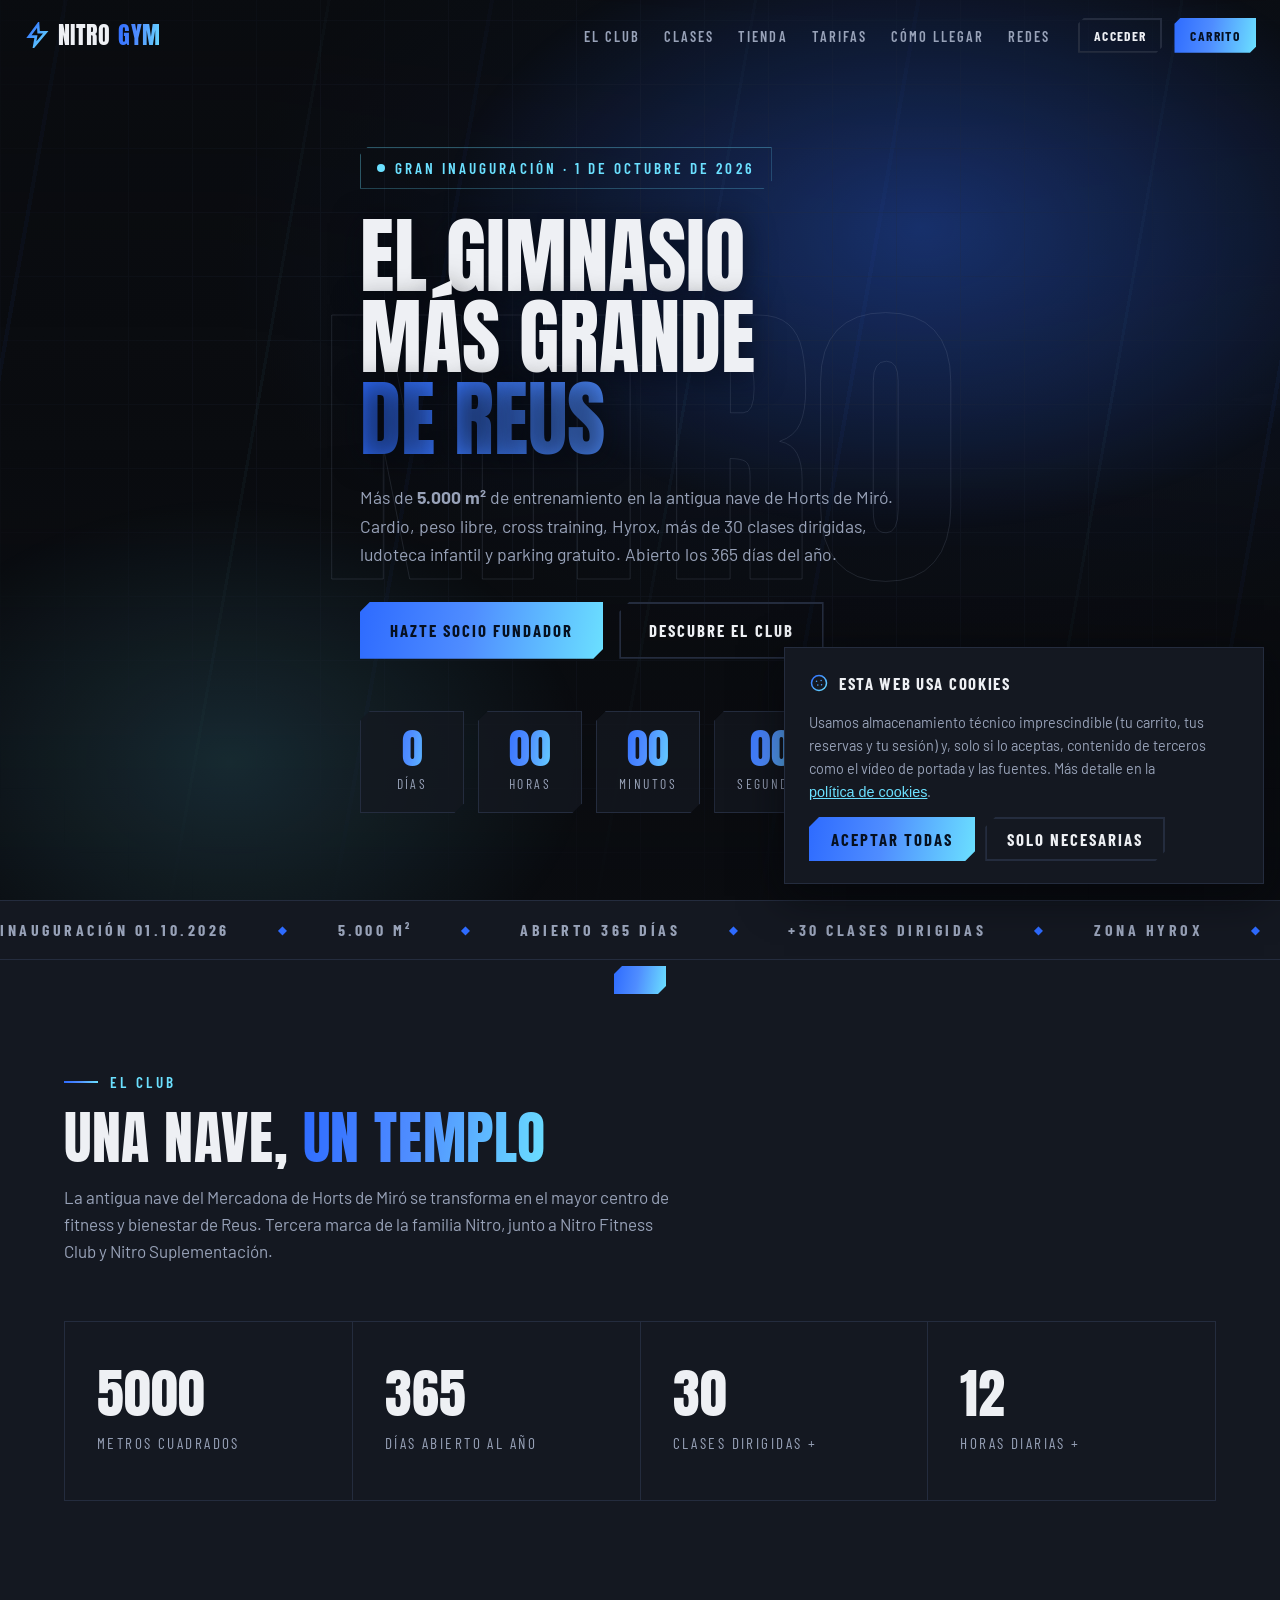
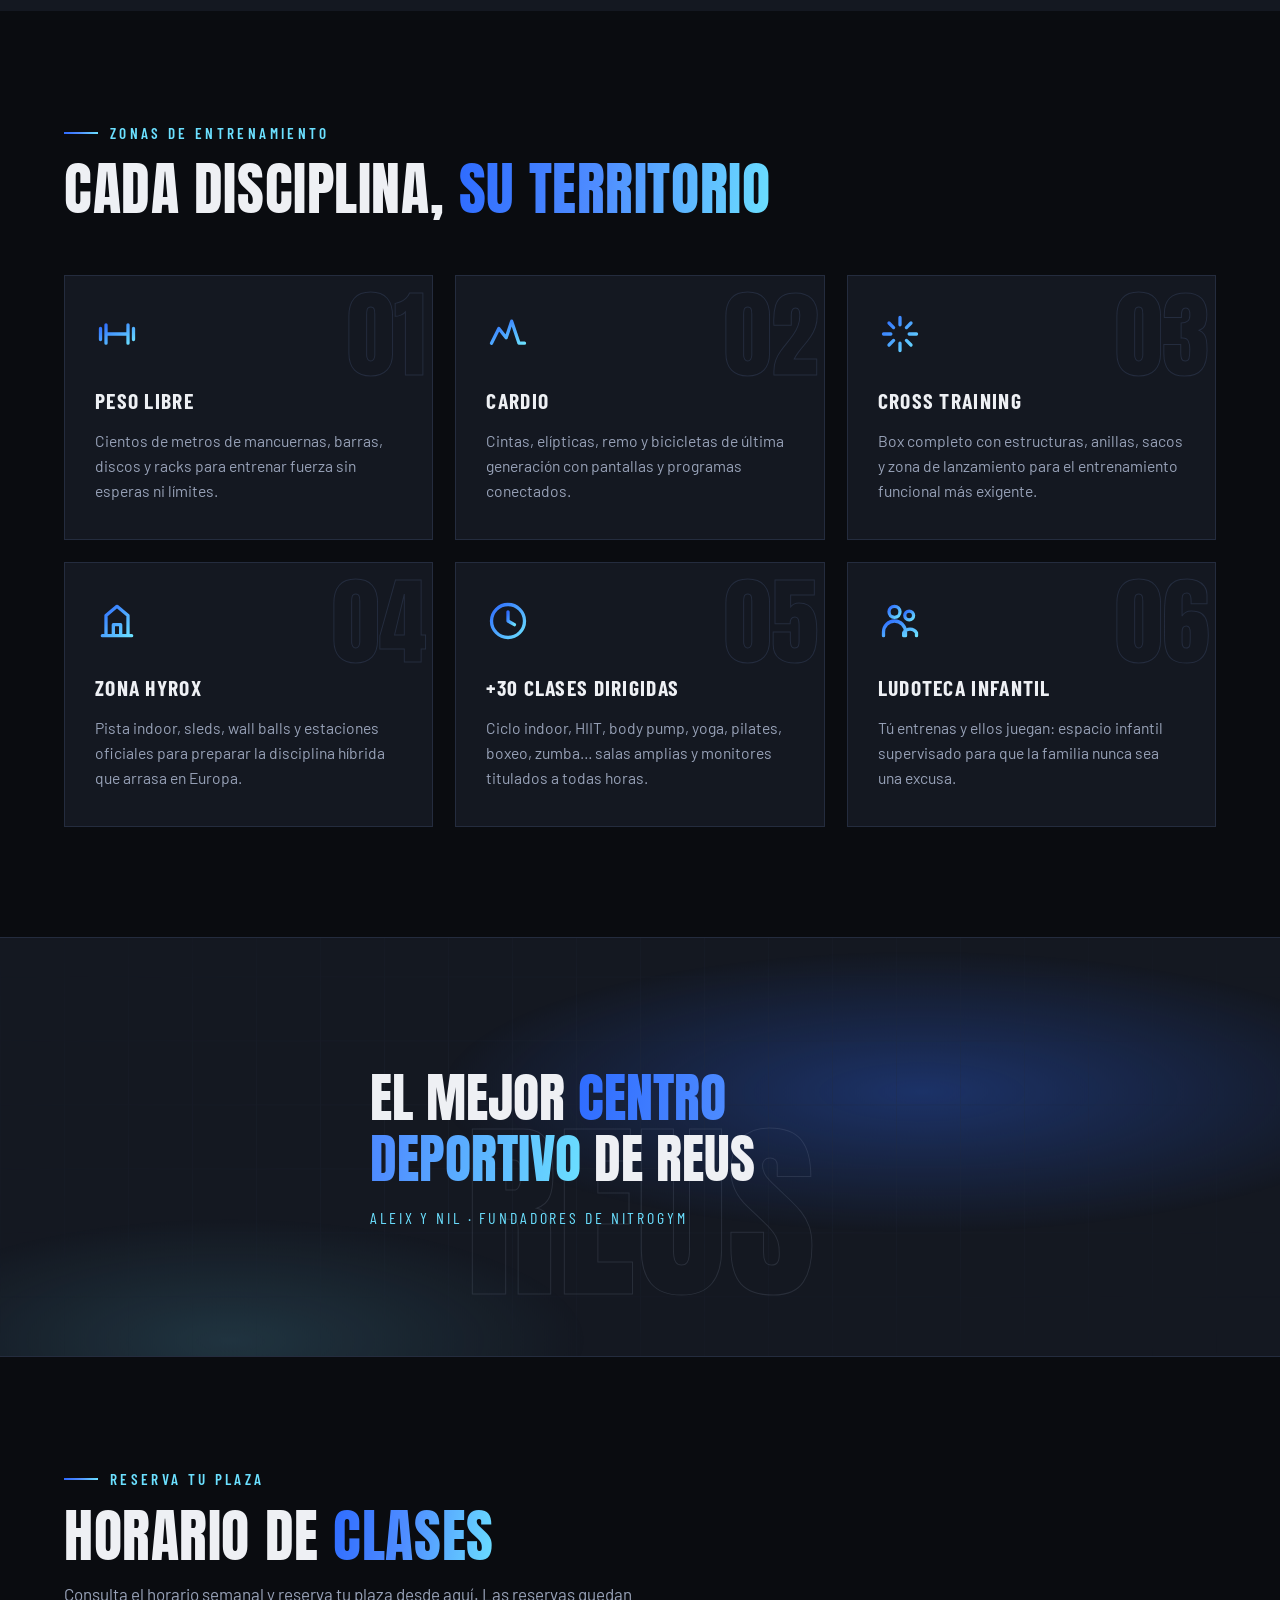
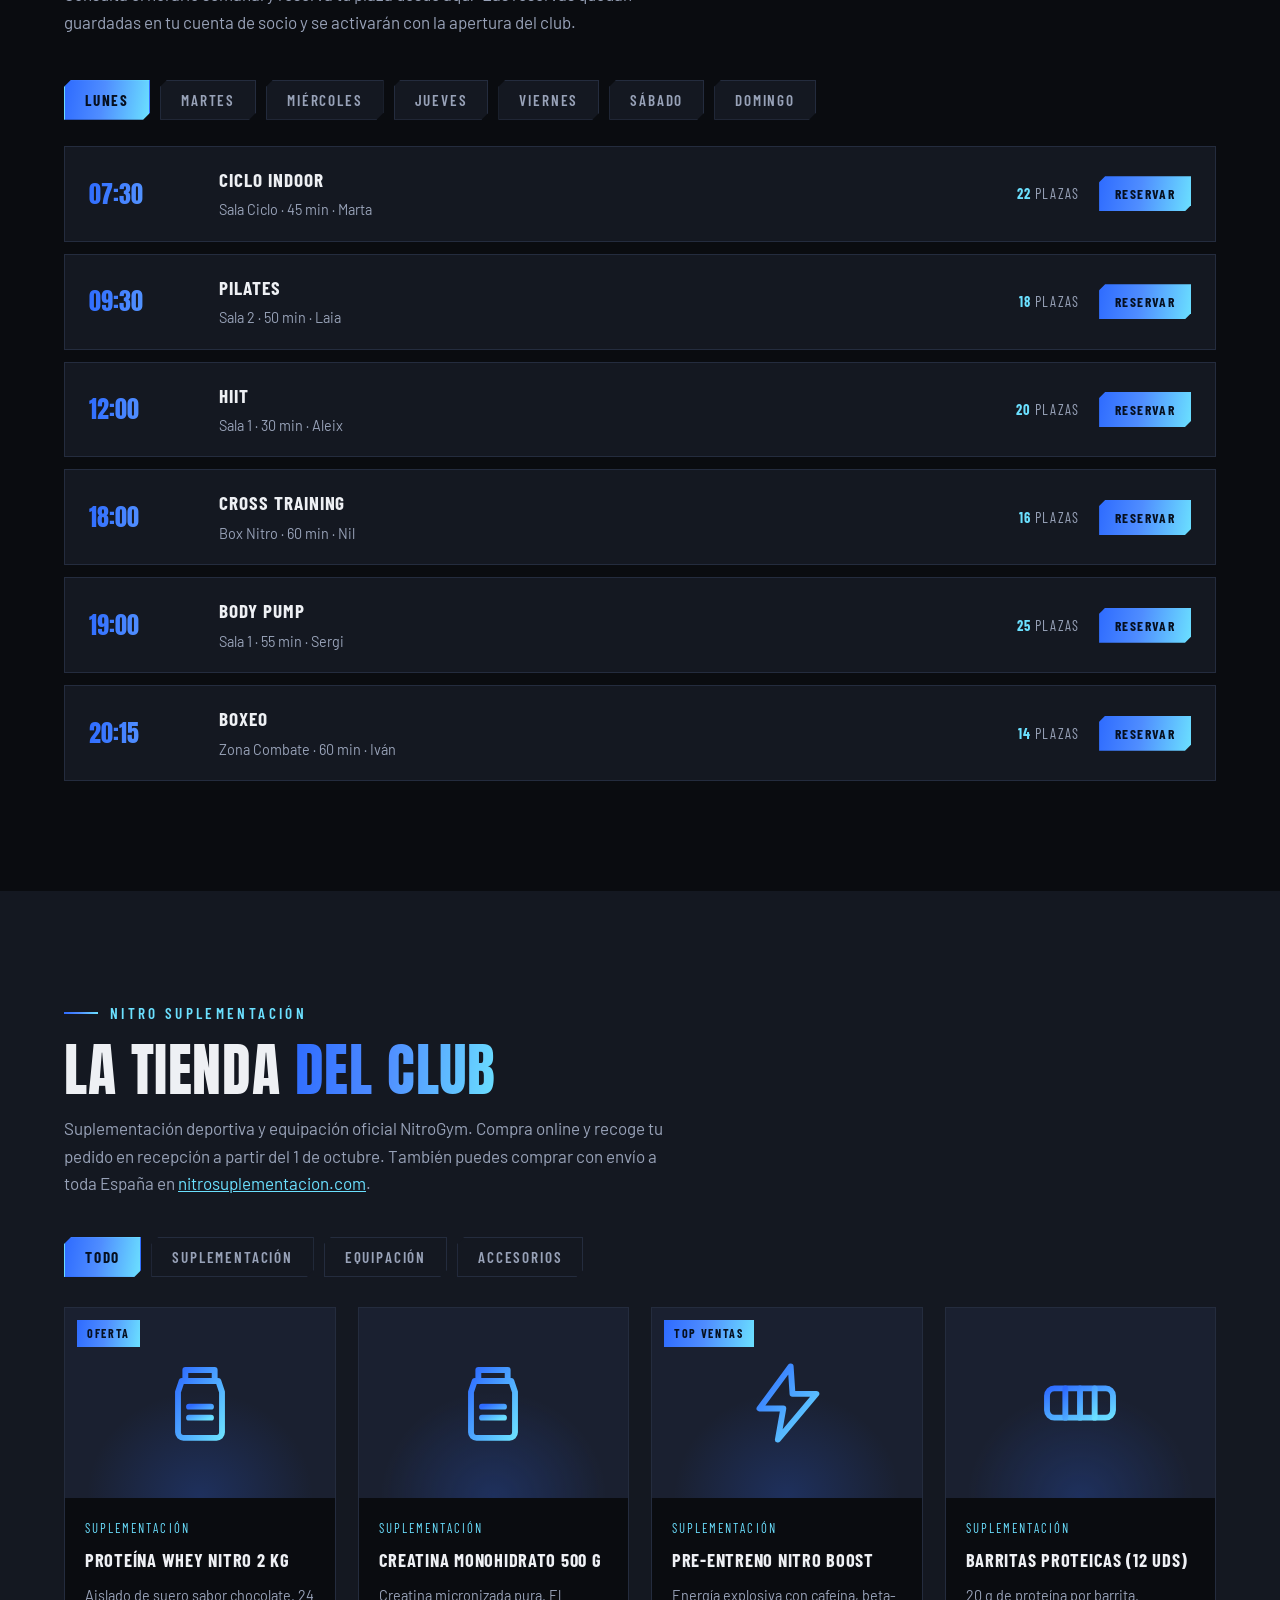
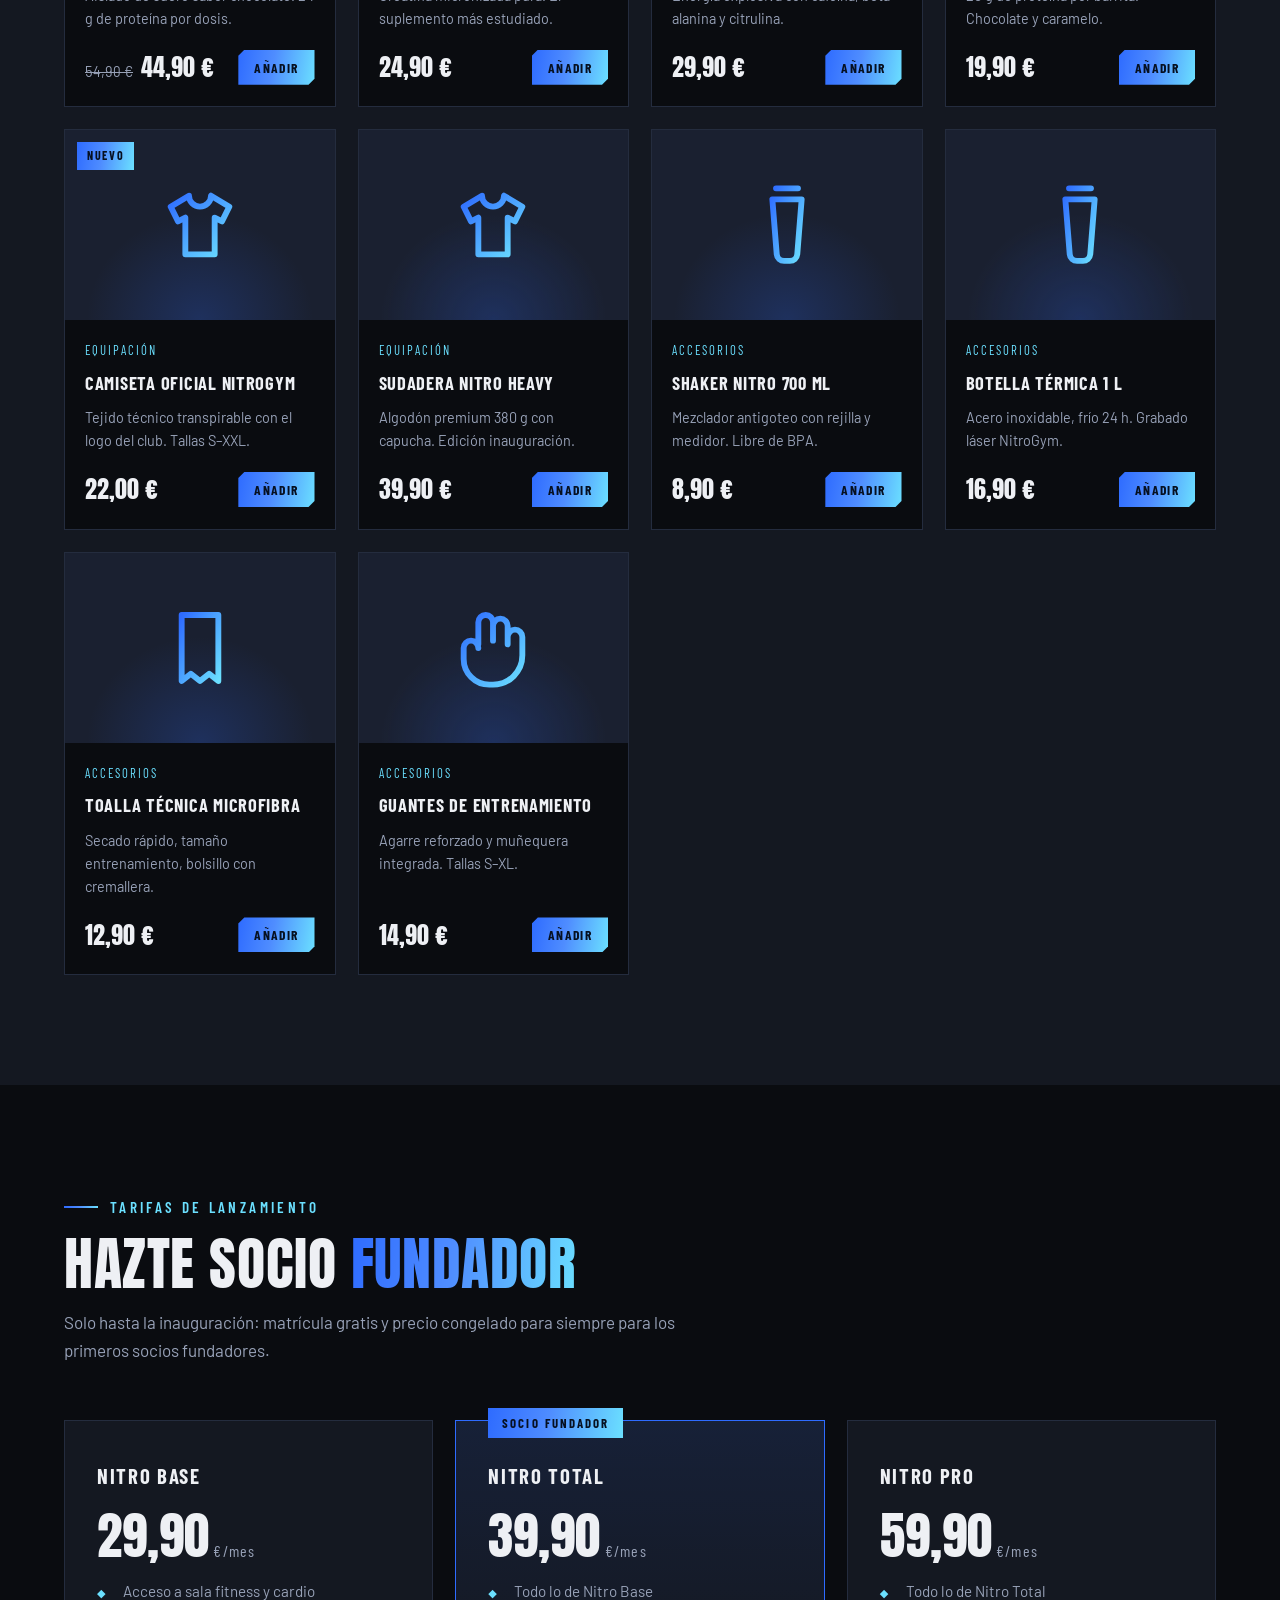
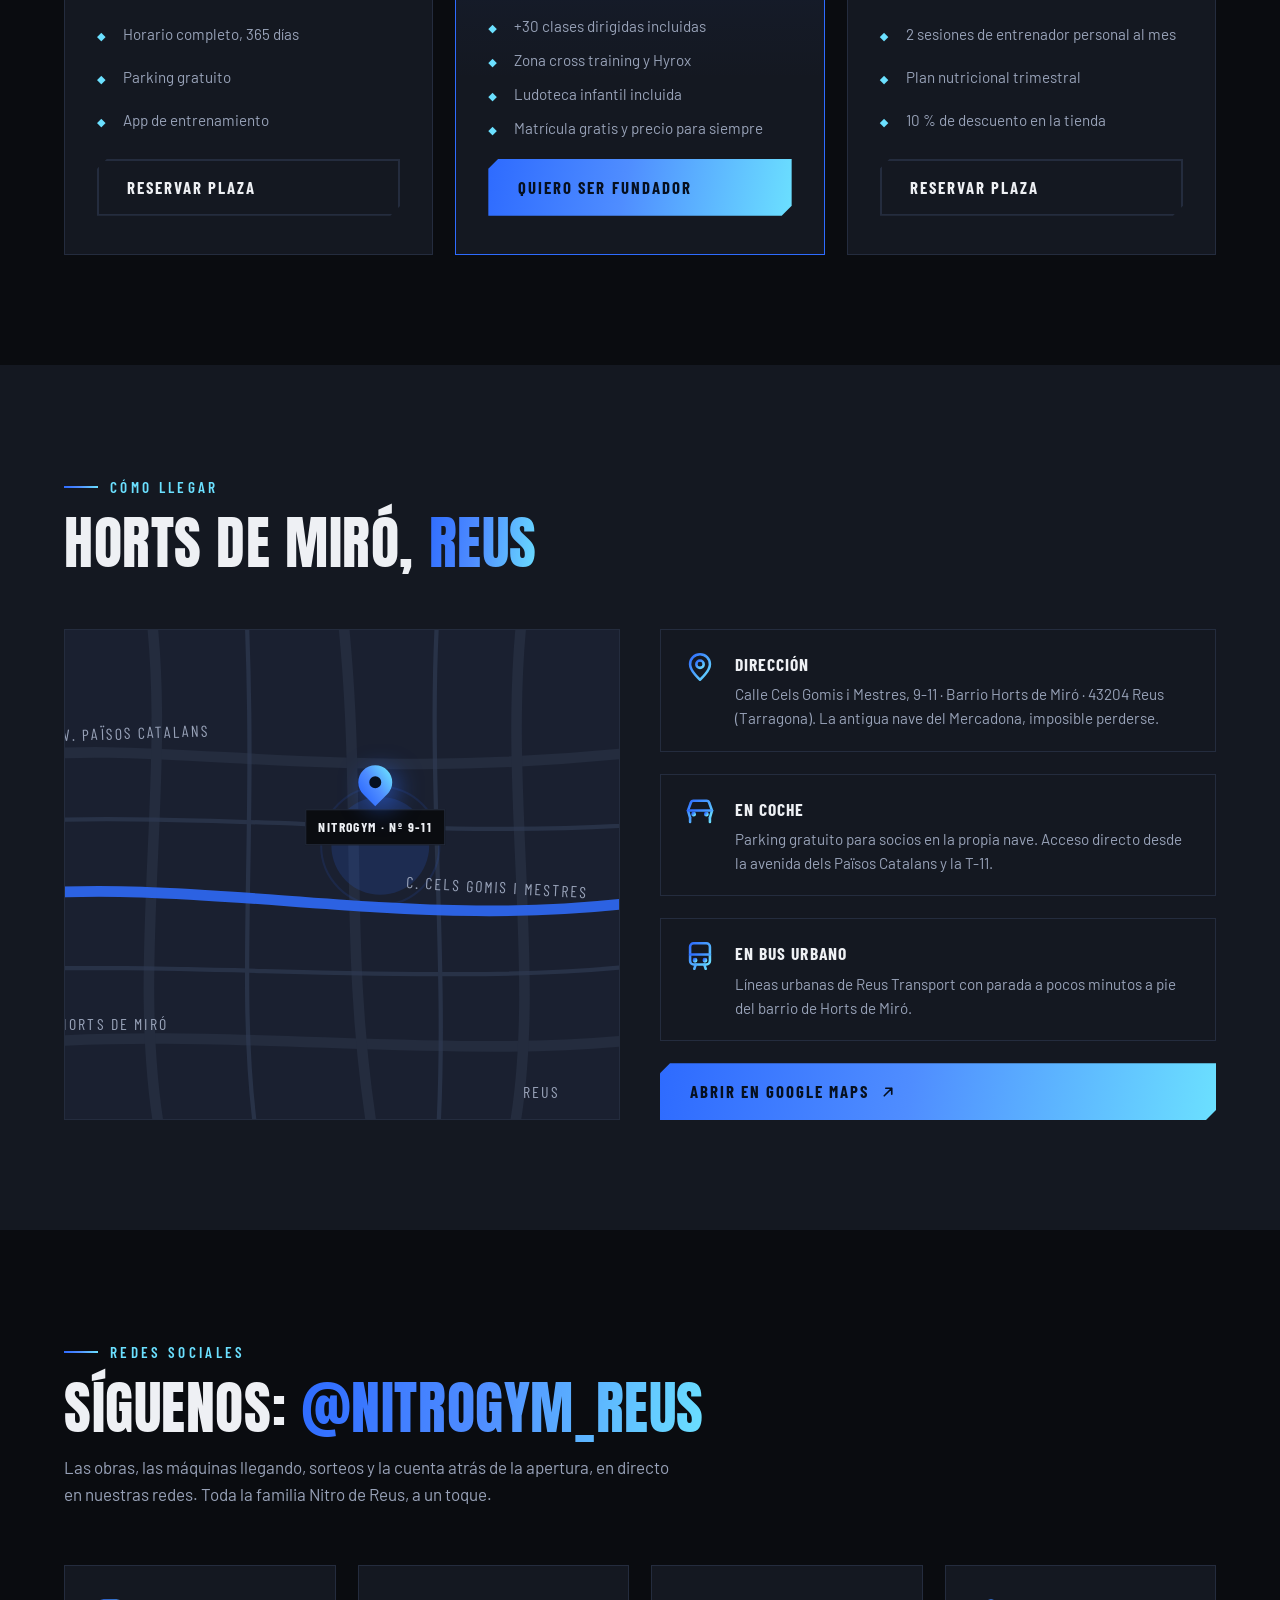
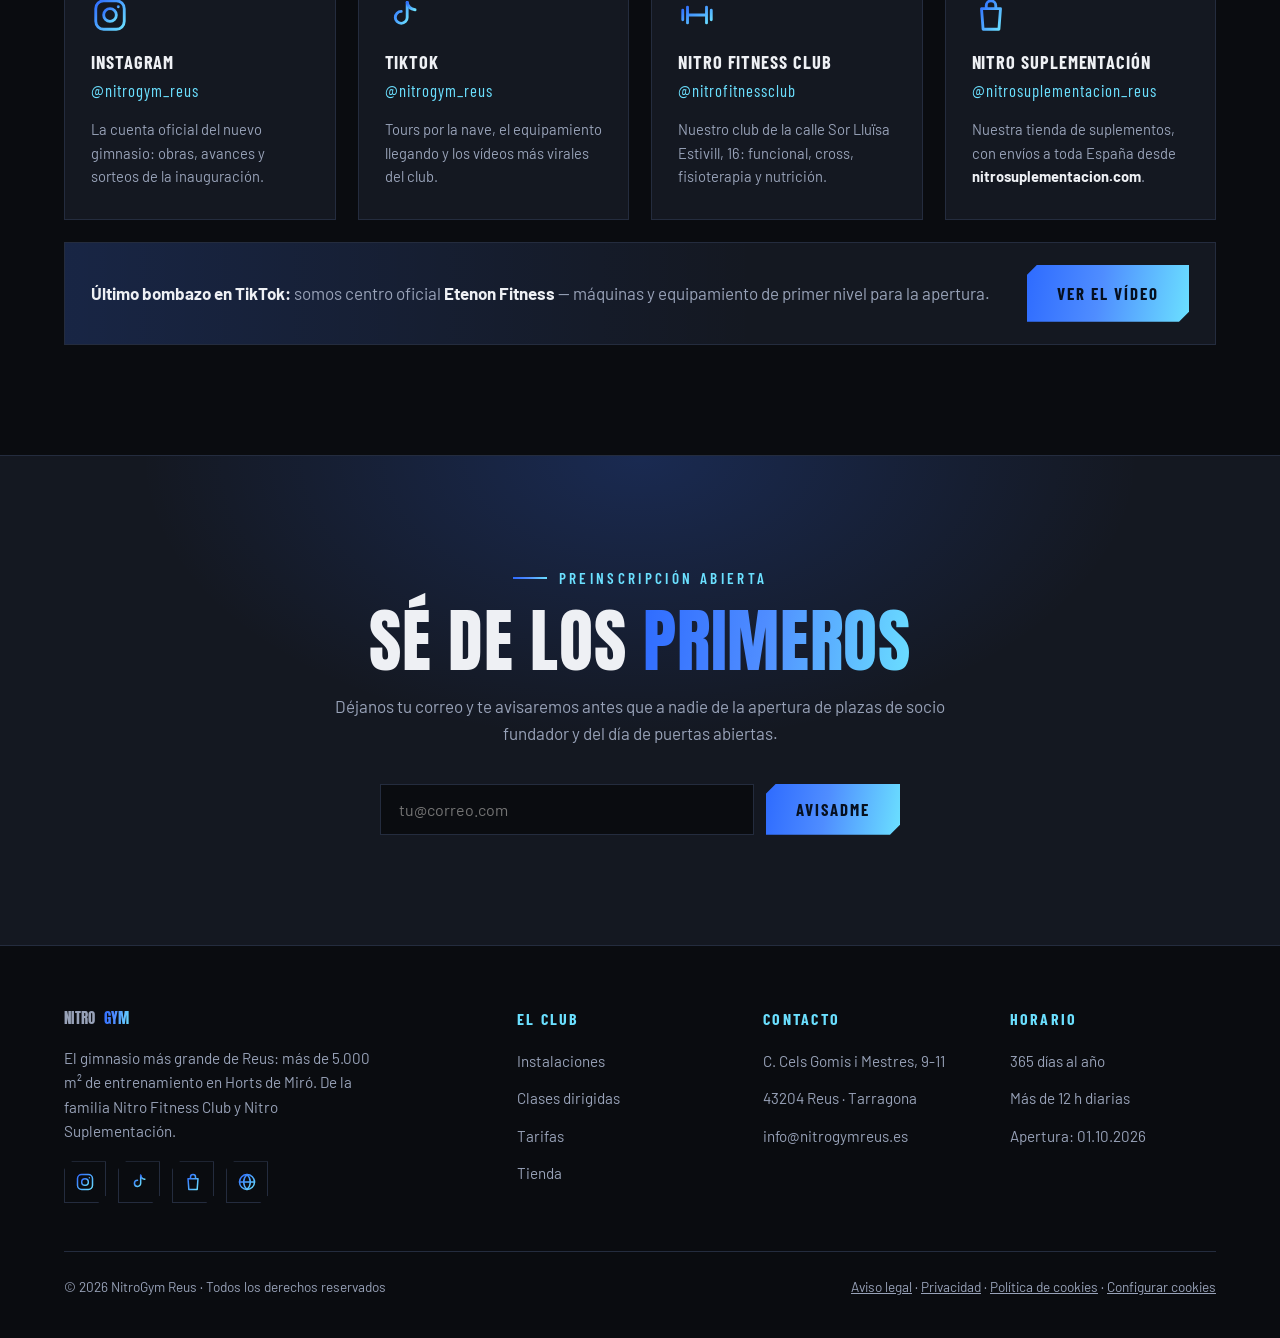
==== index.html @ b6bebe34 "Web de inauguracion de NitroGym Reus Landing con reserva de clases, tienda, tarifas, redes sociales," ====
<!DOCTYPE html>
<html lang="es">
<head>
<meta charset="UTF-8">
<meta name="viewport" content="width=device-width, initial-scale=1.0">
<title>NitroGym Reus</title>
<meta name="description" content="NitroGym Reus: el gimnasio más grande de Reus. Más de 5.000 m² en Horts de Miró con cardio, peso libre, cross training, Hyrox, +30 clases dirigidas, ludoteca y parking gratuito. Inauguración 1 de octubre de 2026. Calle Cels Gomis i Mestres, 9-11.">
<meta name="keywords" content="gimnasio Reus, NitroGym, gym Reus, cross training Reus, Hyrox Reus, clases dirigidas Reus, gimnasio Horts de Miró, fitness Tarragona">
<meta name="robots" content="index, follow">
<meta name="geo.region" content="ES-T">
<meta name="geo.placename" content="Reus, Tarragona">
<meta name="geo.position" content="41.1499;1.0958">
<meta name="ICBM" content="41.1499, 1.0958">
<meta property="og:type" content="website">
<meta property="og:title" content="NitroGym Reus — 5.000 m² de puro entrenamiento">
<meta property="og:description" content="El gimnasio más grande de Reus abre el 1 de octubre. Cross training, Hyrox, +30 clases, ludoteca y parking gratis. Calle Cels Gomis i Mestres, 9-11.">
<meta property="og:locale" content="es_ES">
<link rel="preconnect" href="https://fonts.googleapis.com">
<link rel="preconnect" href="https://fonts.gstatic.com" crossorigin>
<link rel="stylesheet" href="https://fonts.googleapis.com/css2?family=Anton&family=Barlow:ital,wght@0,400;0,500;0,600;0,700;1,400&family=Barlow+Condensed:wght@500;600;700&display=swap">
<script type="application/ld+json">
{
  "@context": "https://schema.org",
  "@type": "ExerciseGym",
  "name": "NitroGym Reus",
  "description": "Gimnasio de más de 5.000 m² en Reus: cardio, peso libre, cross training, Hyrox, más de 30 clases dirigidas, ludoteca infantil y parking gratuito. Abierto 365 días al año.",
  "address": {
    "@type": "PostalAddress",
    "streetAddress": "Carrer de Cels Gomis i Mestres, 9-11",
    "addressLocality": "Reus",
    "addressRegion": "Tarragona",
    "postalCode": "43204",
    "addressCountry": "ES"
  },
  "geo": { "@type": "GeoCoordinates", "latitude": 41.1499, "longitude": 1.0958 },
  "openingHoursSpecification": {
    "@type": "OpeningHoursSpecification",
    "dayOfWeek": ["Monday","Tuesday","Wednesday","Thursday","Friday","Saturday","Sunday"],
    "opens": "07:00", "closes": "23:00"
  },
  "amenityFeature": [
    { "@type": "LocationFeatureSpecification", "name": "Parking gratuito", "value": true },
    { "@type": "LocationFeatureSpecification", "name": "Ludoteca infantil", "value": true },
    { "@type": "LocationFeatureSpecification", "name": "Zona Hyrox", "value": true }
  ],
  "foundingDate": "2026-10-01",
  "areaServed": "Reus, Tarragona",
  "sameAs": [
    "https://www.instagram.com/nitrogym_reus/",
    "https://www.tiktok.com/@nitrogym_reus",
    "https://www.instagram.com/nitrofitnessclub/",
    "https://www.instagram.com/nitrosuplementacion_reus/",
    "https://nitrosuplementacion.com/"
  ],
  "priceRange": "€€"
}
</script>
<style>
:root{
  --carbon:#0a0c10;
  --humo:#141821;
  --panel:#1a2030;
  --linea:#242c3e;
  --texto:#eef0f4;
  --texto2:#98a2b8;
  --nitro:#2e6bff;
  --nitro2:#6be0ff;
  --flama:linear-gradient(100deg,#2e6bff 0%,#4f8dff 45%,#6be0ff 100%);
  --display:'Anton',Impact,'Arial Narrow Bold',sans-serif;
  --cuerpo:'Barlow',system-ui,Segoe UI,sans-serif;
  --cond:'Barlow Condensed','Arial Narrow',sans-serif;
}
*{margin:0;padding:0;box-sizing:border-box}
html{scroll-behavior:smooth}
body{
  background:var(--carbon);
  color:var(--texto);
  font-family:var(--cuerpo);
  font-size:17px;line-height:1.6;
  overflow-x:hidden;
}
::selection{background:var(--nitro);color:#fff}
img{max-width:100%}
a{color:inherit}
h1,h2,h3{text-wrap:balance}

/* ---------- utilidades ---------- */
.wrap{max-width:1200px;margin:0 auto;padding:0 24px}
.eyebrow{
  font-family:var(--cond);font-weight:600;font-size:.95rem;
  letter-spacing:.22em;text-transform:uppercase;color:var(--nitro2);
  display:flex;align-items:center;gap:12px;margin-bottom:14px;
}
.eyebrow::before{content:"";width:34px;height:2px;background:var(--flama)}
.titulo{
  font-family:var(--display);font-size:clamp(2.2rem,5vw,3.6rem);
  line-height:1.04;text-transform:uppercase;letter-spacing:.01em;font-weight:400;
}
.titulo em{font-style:normal;background:var(--flama);-webkit-background-clip:text;background-clip:text;color:transparent}
.sub{color:var(--texto2);max-width:62ch;margin-top:16px}
section{padding:110px 0;position:relative}
.btn{
  display:inline-flex;align-items:center;gap:10px;
  font-family:var(--cond);font-weight:700;font-size:1.05rem;
  letter-spacing:.12em;text-transform:uppercase;
  padding:15px 30px;border:none;cursor:pointer;text-decoration:none;
  clip-path:polygon(10px 0,100% 0,100% calc(100% - 10px),calc(100% - 10px) 100%,0 100%,0 10px);
  transition:transform .25s cubic-bezier(.2,.7,.2,1),filter .25s,letter-spacing .25s;
  position:relative;overflow:hidden;
}
.btn:hover{transform:translateY(-3px) scale(1.03);filter:brightness(1.15);letter-spacing:.16em}
.btn:active{transform:translateY(0) scale(.98)}
.btn::after{
  content:"";position:absolute;top:-10%;bottom:-10%;left:-80%;width:45%;
  background:linear-gradient(105deg,transparent,rgba(255,255,255,.5),transparent);
  transform:skewX(-20deg);transition:left .55s ease;pointer-events:none;
}
.btn:hover::after{left:135%}
.btn-nitro{background:var(--flama);color:#061020}
.btn-linea{background:transparent;color:var(--texto);box-shadow:inset 0 0 0 2px var(--linea)}
.btn-linea:hover{box-shadow:inset 0 0 0 2px var(--nitro);background:rgba(46,107,255,.12)}
/* pulso automático del botón principal del hero */
.btn-pulso::after{animation:barrido 3.2s ease 1.5s infinite}
@keyframes barrido{0%{left:-80%}38%{left:135%}100%{left:135%}}
/* onda al pulsar */
.onda{
  position:absolute;border-radius:50%;pointer-events:none;
  background:radial-gradient(circle,rgba(255,255,255,.55) 0%,rgba(107,224,255,.25) 60%,transparent 70%);
  transform:scale(0);animation:onda .65s ease-out forwards;
}
@keyframes onda{to{transform:scale(4);opacity:0}}
.btn-mini:not(#btn-carro){position:relative;overflow:hidden}
:focus-visible{outline:2px solid var(--nitro2);outline-offset:3px}

/* aparición al hacer scroll */
.reveal{opacity:0;transform:translateY(34px);transition:opacity .8s cubic-bezier(.2,.7,.2,1),transform .8s cubic-bezier(.2,.7,.2,1)}
.reveal.vis{opacity:1;transform:none}
.reveal.d1{transition-delay:.1s}.reveal.d2{transition-delay:.2s}.reveal.d3{transition-delay:.3s}

/* ---------- barra superior ---------- */
header{
  position:fixed;top:0;left:0;right:0;z-index:60;
  transition:background .3s,box-shadow .3s;
}
header.solida{background:rgba(10,12,16,.92);backdrop-filter:blur(12px);box-shadow:0 1px 0 var(--linea)}
.nav{display:flex;align-items:center;gap:28px;padding:16px 24px;max-width:1280px;margin:0 auto}
.logo{font-family:var(--display);font-size:1.5rem;text-transform:uppercase;text-decoration:none;letter-spacing:.02em;display:flex;align-items:center;gap:8px}
.logo b{background:var(--flama);-webkit-background-clip:text;background-clip:text;color:transparent;font-weight:400}
.logo svg{width:26px;height:26px}
.nav-links{display:flex;gap:24px;margin-left:auto;list-style:none}
.nav-links a{
  text-decoration:none;font-family:var(--cond);font-weight:600;
  letter-spacing:.14em;text-transform:uppercase;font-size:.9rem;color:var(--texto2);
  transition:color .2s;
}
.nav-links a:hover{color:var(--texto)}
.nav-acciones{display:flex;gap:12px;align-items:center}
.btn-mini{
  font-family:var(--cond);font-weight:700;letter-spacing:.1em;text-transform:uppercase;
  font-size:.85rem;padding:9px 16px;cursor:pointer;border:none;
  clip-path:polygon(6px 0,100% 0,100% calc(100% - 6px),calc(100% - 6px) 100%,0 100%,0 6px);
}
.btn-cuenta{background:transparent;color:var(--texto);box-shadow:inset 0 0 0 2px var(--linea)}
.btn-cuenta:hover{box-shadow:inset 0 0 0 2px var(--nitro)}
.btn-carro{background:var(--flama);color:#061020;position:relative}
.badge-carro{
  position:absolute;top:-8px;right:-8px;background:#fff;color:#061020;
  font-family:var(--cuerpo);font-size:.72rem;font-weight:700;
  min-width:20px;height:20px;border-radius:999px;display:none;
  align-items:center;justify-content:center;padding:0 5px;
}
.badge-carro.on{display:inline-flex}
#abrir-menu{display:none;background:none;border:none;color:var(--texto);cursor:pointer;padding:6px}
@media(max-width:920px){
  .nav-links{
    display:none;position:fixed;inset:64px 0 auto 0;background:rgba(10,12,16,.98);
    flex-direction:column;padding:24px;gap:18px;border-bottom:1px solid var(--linea);
  }
  .nav-links.abierto{display:flex}
  #abrir-menu{display:block}
}

/* ---------- hero ---------- */
.hero{
  min-height:100svh;display:flex;flex-direction:column;justify-content:center;
  position:relative;overflow:hidden;padding:140px 0 80px;
}
.capa{position:absolute;inset:-12% 0;pointer-events:none;will-change:transform}
.capa-video{inset:-6%;overflow:hidden}
.capa-video video{
  width:100%;height:100%;object-fit:cover;opacity:0;transition:opacity 1.4s ease;
  filter:saturate(.8) contrast(1.08) brightness(.62);
}
.capa-video video.listo{opacity:1}
.capa-video .velocidad{
  position:absolute;top:0;bottom:0;left:-100%;width:300%;pointer-events:none;
  background:repeating-linear-gradient(100deg,
    transparent 0 140px,rgba(107,224,255,.07) 140px 143px,
    transparent 143px 300px,rgba(46,107,255,.09) 300px 304px,transparent 304px 420px);
  mix-blend-mode:screen;animation:correr 3.2s linear infinite;
}
@keyframes correr{to{transform:translateX(420px)}}
.capa-video::after{
  content:"";position:absolute;inset:0;
  background:
    linear-gradient(180deg,rgba(10,12,16,.78) 0%,rgba(10,12,16,.45) 45%,#0a0c10 97%),
    radial-gradient(70% 60% at 70% 30%,rgba(46,107,255,.22),transparent 70%);
}
.capa-glow{
  background:
    radial-gradient(58% 42% at 72% 30%,rgba(46,107,255,.32),transparent 65%),
    radial-gradient(40% 34% at 18% 78%,rgba(107,224,255,.14),transparent 70%);
}
.capa-rejilla{
  background-image:linear-gradient(var(--linea) 1px,transparent 1px),linear-gradient(90deg,var(--linea) 1px,transparent 1px);
  background-size:64px 64px;opacity:.25;
  mask-image:radial-gradient(70% 60% at 50% 40%,#000 30%,transparent 100%);
  -webkit-mask-image:radial-gradient(70% 60% at 50% 40%,#000 30%,transparent 100%);
}
.capa-palabra{
  display:flex;align-items:center;justify-content:center;
  font-family:var(--display);font-size:clamp(7rem,24vw,22rem);
  text-transform:uppercase;color:transparent;
  -webkit-text-stroke:1px rgba(152,162,184,.16);
  white-space:nowrap;user-select:none;
}
.hero-int{position:relative;z-index:2}
.hero-tag{
  display:inline-flex;align-items:center;gap:10px;
  font-family:var(--cond);font-weight:600;font-size:.95rem;letter-spacing:.2em;text-transform:uppercase;
  color:var(--nitro2);border:1px solid rgba(107,224,255,.35);padding:8px 16px;margin-bottom:26px;
  clip-path:polygon(8px 0,100% 0,100% calc(100% - 8px),calc(100% - 8px) 100%,0 100%,0 8px);
}
.hero-tag .punto{width:8px;height:8px;border-radius:50%;background:var(--nitro2);animation:late 1.6s infinite}
@keyframes late{0%,100%{opacity:1;transform:scale(1)}50%{opacity:.35;transform:scale(.7)}}
.hero h1{
  font-family:var(--display);font-weight:400;
  font-size:clamp(2.5rem,6.5vw,5.2rem);line-height:.98;text-transform:uppercase;
  text-shadow:0 4px 30px rgba(6,10,18,.8);
}
.hero h1 .l1,.hero h1 .l2,.hero h1 .l3{display:block;opacity:0;transform:translateY(50px);animation:sube .9s cubic-bezier(.2,.7,.2,1) forwards}
.hero h1 .l2{animation-delay:.15s}
.hero h1 .l3{animation-delay:.3s;background:var(--flama);-webkit-background-clip:text;background-clip:text;color:transparent}
@keyframes sube{to{opacity:1;transform:none}}
.hero-sub{color:var(--texto2);max-width:56ch;margin:24px 0 34px;font-size:1.1rem;opacity:0;animation:sube .9s .5s cubic-bezier(.2,.7,.2,1) forwards}
.hero-cta{display:flex;gap:16px;flex-wrap:wrap;opacity:0;animation:sube .9s .65s cubic-bezier(.2,.7,.2,1) forwards}

/* cuenta atrás */
.cuenta{
  display:flex;gap:14px;margin-top:52px;flex-wrap:wrap;
  opacity:0;animation:sube .9s .8s cubic-bezier(.2,.7,.2,1) forwards;
}
.cuenta-caja{
  background:rgba(20,24,33,.75);border:1px solid var(--linea);
  padding:16px 22px;min-width:104px;text-align:center;backdrop-filter:blur(6px);
  clip-path:polygon(10px 0,100% 0,100% calc(100% - 10px),calc(100% - 10px) 100%,0 100%,0 10px);
}
.cuenta-caja b{
  display:block;font-family:var(--display);font-weight:400;
  font-size:2.6rem;line-height:1;font-variant-numeric:tabular-nums;
  background:var(--flama);-webkit-background-clip:text;background-clip:text;color:transparent;
}
.cuenta-caja span{font-family:var(--cond);font-size:.85rem;letter-spacing:.18em;text-transform:uppercase;color:var(--texto2)}
@media(max-width:600px){
  .hero{padding:120px 0 60px}
  .cuenta{gap:8px;margin-top:40px}
  .cuenta-caja{min-width:0;flex:1;padding:12px 8px}
  .cuenta-caja b{font-size:1.8rem}
  .cuenta-caja span{font-size:.72rem;letter-spacing:.12em}
  .hero-cta{width:100%}
  .hero-cta .btn{flex:1;justify-content:center;padding:14px 18px}
  section{padding:80px 0}
}

/* cinta en movimiento */
.cinta{
  border-top:1px solid var(--linea);border-bottom:1px solid var(--linea);
  background:var(--humo);overflow:hidden;padding:16px 0;position:relative;z-index:3;
}
.cinta-fila{display:flex;gap:48px;white-space:nowrap;animation:cinta 28s linear infinite;width:max-content}
.cinta-fila span{
  font-family:var(--cond);font-weight:700;letter-spacing:.22em;text-transform:uppercase;
  font-size:1rem;color:var(--texto2);display:flex;align-items:center;gap:48px;
}
.cinta-fila span::after{content:"◆";color:var(--nitro);font-size:.7rem}
@keyframes cinta{to{transform:translateX(-50%)}}

/* ---------- cifras ---------- */
.cifras{background:var(--humo)}
.cifras-grid{display:grid;grid-template-columns:repeat(auto-fit,minmax(220px,1fr));gap:1px;background:var(--linea);border:1px solid var(--linea)}
.cifra{background:var(--humo);padding:44px 32px;transition:background .3s}
.cifra:hover{background:var(--panel)}
.cifra b{
  display:block;font-family:var(--display);font-weight:400;font-size:3.4rem;line-height:1;
  font-variant-numeric:tabular-nums;margin-bottom:8px;
}
.cifra small{font-family:var(--cond);font-size:.95rem;letter-spacing:.16em;text-transform:uppercase;color:var(--texto2)}

/* ---------- zonas ---------- */
.zonas-grid{display:grid;grid-template-columns:repeat(auto-fit,minmax(280px,1fr));gap:22px;margin-top:56px}
.zona{
  position:relative;border:1px solid var(--linea);background:var(--humo);
  padding:36px 30px;overflow:hidden;transition:transform .35s,border-color .35s;
}
.zona::before{
  content:"";position:absolute;inset:0;background:var(--flama);
  opacity:0;transition:opacity .35s;mix-blend-mode:overlay;
}
.zona:hover{transform:translateY(-6px);border-color:var(--nitro)}
.zona:hover::before{opacity:.18}
.zona-num{
  position:absolute;top:-18px;right:6px;font-family:var(--display);
  font-size:6rem;color:transparent;-webkit-text-stroke:1px var(--linea);user-select:none;
}
.zona svg{width:44px;height:44px;stroke:url(#gradNitro);margin-bottom:20px}
.zona h3{font-family:var(--cond);font-weight:700;font-size:1.35rem;letter-spacing:.06em;text-transform:uppercase;margin-bottom:10px}
.zona p{color:var(--texto2);font-size:.98rem}

/* franja parallax */
.franja{
  min-height:420px;display:flex;align-items:center;overflow:hidden;position:relative;
  border-top:1px solid var(--linea);border-bottom:1px solid var(--linea);
}
.franja{background:var(--humo)}
.franja-palabra{font-size:clamp(4.5rem,17vw,12rem)}
.franja blockquote{
  position:relative;z-index:2;font-family:var(--display);font-weight:400;
  font-size:clamp(1.9rem,4.6vw,3.4rem);line-height:1.12;text-transform:uppercase;max-width:20ch;
}
.franja cite{
  display:block;margin-top:20px;font-family:var(--cond);font-style:normal;
  font-size:1rem;letter-spacing:.18em;text-transform:uppercase;color:var(--nitro2);
}

/* ---------- clases ---------- */
.dias{display:flex;gap:10px;flex-wrap:wrap;margin:44px 0 26px}
.dia-btn{
  font-family:var(--cond);font-weight:600;letter-spacing:.12em;text-transform:uppercase;
  font-size:.95rem;padding:10px 20px;background:var(--humo);color:var(--texto2);
  border:1px solid var(--linea);cursor:pointer;transition:all .2s;
  clip-path:polygon(7px 0,100% 0,100% calc(100% - 7px),calc(100% - 7px) 100%,0 100%,0 7px);
}
.dia-btn:hover{color:var(--texto)}
.dia-btn.activo{background:var(--flama);color:#061020;border-color:transparent;font-weight:700}
.clases-lista{display:grid;gap:12px}
.clase{
  display:grid;grid-template-columns:110px 1fr auto auto;gap:20px;align-items:center;
  background:var(--humo);border:1px solid var(--linea);padding:18px 24px;
  transition:border-color .25s,transform .25s;
}
.clase:hover{border-color:var(--nitro);transform:translateX(6px)}
.clase-hora{font-family:var(--display);font-size:1.5rem;font-variant-numeric:tabular-nums;background:var(--flama);-webkit-background-clip:text;background-clip:text;color:transparent}
.clase-nombre{font-family:var(--cond);font-weight:700;font-size:1.2rem;letter-spacing:.05em;text-transform:uppercase}
.clase-info{color:var(--texto2);font-size:.9rem}
.clase-plazas{font-family:var(--cond);font-size:.9rem;letter-spacing:.08em;color:var(--texto2);text-transform:uppercase}
.clase-plazas b{color:var(--nitro2)}
@media(max-width:700px){
  .clase{grid-template-columns:1fr auto}
  .clase-hora{grid-column:1}.clase-plazas{display:none}
}

/* ---------- tienda ---------- */
.tienda{background:var(--humo)}
.filtros{display:flex;gap:10px;flex-wrap:wrap;margin:40px 0 30px}
.prod-grid{display:grid;grid-template-columns:repeat(auto-fill,minmax(250px,1fr));gap:22px}
.prod{
  background:var(--carbon);border:1px solid var(--linea);display:flex;flex-direction:column;
  transition:transform .3s,border-color .3s;overflow:hidden;
}
.prod:hover{transform:translateY(-6px);border-color:var(--nitro)}
.prod-img{
  height:190px;display:flex;align-items:center;justify-content:center;position:relative;overflow:hidden;
  background:radial-gradient(60% 80% at 50% 100%,rgba(46,107,255,.22),transparent 70%),var(--panel);
}
.prod-img svg{width:88px;height:88px;stroke:url(#gradNitro);transition:transform .35s}
.prod:hover .prod-img svg{transform:scale(1.12) rotate(-3deg)}
.prod-etq{
  position:absolute;top:12px;left:12px;font-family:var(--cond);font-weight:700;
  font-size:.75rem;letter-spacing:.14em;text-transform:uppercase;
  background:var(--flama);color:#061020;padding:4px 10px;
}
.prod-cuerpo{padding:20px;display:flex;flex-direction:column;gap:8px;flex:1}
.prod-cat{font-family:var(--cond);font-size:.8rem;letter-spacing:.16em;text-transform:uppercase;color:var(--nitro2)}
.prod h3{font-family:var(--cond);font-weight:700;font-size:1.15rem;letter-spacing:.04em;text-transform:uppercase}
.prod p{color:var(--texto2);font-size:.9rem;flex:1}
.prod-pie{display:flex;align-items:center;justify-content:space-between;margin-top:10px}
.prod-precio{font-family:var(--display);font-size:1.5rem;font-variant-numeric:tabular-nums}
.prod-precio small{font-size:.9rem;color:var(--texto2);font-family:var(--cuerpo);text-decoration:line-through;margin-right:8px}

/* carrito lateral */
.panel-lateral{
  position:fixed;top:0;right:0;bottom:0;width:min(420px,100vw);z-index:80;
  background:var(--humo);border-left:1px solid var(--linea);
  transform:translateX(102%);transition:transform .4s cubic-bezier(.2,.7,.2,1);
  display:flex;flex-direction:column;
}
.panel-lateral.abierto{transform:none}
.panel-cab{display:flex;align-items:center;justify-content:space-between;padding:22px 24px;border-bottom:1px solid var(--linea)}
.panel-cab h3{font-family:var(--cond);font-weight:700;font-size:1.3rem;letter-spacing:.08em;text-transform:uppercase}
.cerrar-x{background:none;border:none;color:var(--texto2);cursor:pointer;font-size:1.5rem;line-height:1;padding:4px}
.cerrar-x:hover{color:var(--texto)}
.panel-cuerpo{flex:1;overflow-y:auto;padding:20px 24px;display:flex;flex-direction:column;gap:14px}
.carro-item{display:grid;grid-template-columns:auto 1fr auto;gap:14px;align-items:center;border:1px solid var(--linea);padding:12px 14px;background:var(--carbon)}
.carro-item svg{width:38px;height:38px;stroke:url(#gradNitro)}
.carro-item h4{font-family:var(--cond);font-size:1rem;letter-spacing:.04em;text-transform:uppercase}
.carro-item .cant{display:flex;align-items:center;gap:10px;margin-top:6px}
.cant button{width:24px;height:24px;background:var(--panel);border:1px solid var(--linea);color:var(--texto);cursor:pointer;font-weight:700}
.cant button:hover{border-color:var(--nitro)}
.carro-precio{font-family:var(--display);font-size:1.1rem;font-variant-numeric:tabular-nums}
.carro-vacio{color:var(--texto2);text-align:center;margin-top:40px}
.panel-pie{border-top:1px solid var(--linea);padding:20px 24px;display:grid;gap:14px}
.carro-total{display:flex;justify-content:space-between;font-family:var(--cond);font-weight:700;font-size:1.2rem;letter-spacing:.06em;text-transform:uppercase}
.carro-total b{font-family:var(--display);font-variant-numeric:tabular-nums;background:var(--flama);-webkit-background-clip:text;background-clip:text;color:transparent}
.velo{position:fixed;inset:0;background:rgba(6,8,12,.6);backdrop-filter:blur(3px);z-index:70;opacity:0;pointer-events:none;transition:opacity .3s}
.velo.on{opacity:1;pointer-events:auto}

/* ---------- tarifas ---------- */
.tarifas-grid{display:grid;grid-template-columns:repeat(auto-fit,minmax(270px,1fr));gap:22px;margin-top:56px}
.tarifa{
  border:1px solid var(--linea);background:var(--humo);padding:38px 32px;position:relative;
  display:flex;flex-direction:column;gap:18px;transition:transform .3s,border-color .3s;
}
.tarifa:hover{transform:translateY(-6px);border-color:var(--nitro)}
.tarifa.destacada{border-color:var(--nitro);background:linear-gradient(180deg,rgba(46,107,255,.1),transparent 60%),var(--humo)}
.tarifa-etq{
  position:absolute;top:-13px;left:32px;background:var(--flama);color:#061020;
  font-family:var(--cond);font-weight:700;font-size:.8rem;letter-spacing:.16em;text-transform:uppercase;padding:5px 14px;
}
.tarifa h3{font-family:var(--cond);font-weight:700;font-size:1.3rem;letter-spacing:.08em;text-transform:uppercase}
.tarifa-precio{font-family:var(--display);font-size:3.2rem;line-height:1;font-variant-numeric:tabular-nums}
.tarifa-precio small{font-family:var(--cond);font-size:1rem;color:var(--texto2);letter-spacing:.08em}
.tarifa ul{list-style:none;display:grid;gap:10px;flex:1}
.tarifa li{padding-left:26px;position:relative;color:var(--texto2);font-size:.95rem}
.tarifa li::before{content:"◆";position:absolute;left:0;color:var(--nitro2);font-size:.7rem;top:5px}

/* ---------- cómo llegar ---------- */
.llegar-grid{display:grid;grid-template-columns:1fr 1fr;gap:40px;margin-top:56px;align-items:stretch}
@media(max-width:880px){.llegar-grid{grid-template-columns:1fr}}
.mapa{
  border:1px solid var(--linea);background:var(--panel);position:relative;overflow:hidden;min-height:420px;
}
.mapa svg{position:absolute;inset:0;width:100%;height:100%}
.mapa-pin{
  position:absolute;left:56%;top:44%;transform:translate(-50%,-100%);text-align:center;z-index:2;
}
.mapa-pin .gota{
  width:34px;height:34px;margin:0 auto;background:var(--flama);
  border-radius:50% 50% 50% 0;transform:rotate(-45deg);
  display:flex;align-items:center;justify-content:center;
  animation:bote 1.8s ease-in-out infinite;box-shadow:0 8px 24px rgba(46,107,255,.55);
}
.mapa-pin .gota::after{content:"";width:12px;height:12px;background:#061020;border-radius:50%}
@keyframes bote{0%,100%{transform:rotate(-45deg) translate(0,0)}50%{transform:rotate(-45deg) translate(-5px,5px)}}
.mapa-pin span{
  display:inline-block;margin-top:10px;background:var(--carbon);border:1px solid var(--linea);
  font-family:var(--cond);font-weight:700;font-size:.85rem;letter-spacing:.1em;text-transform:uppercase;padding:6px 12px;
}
.llegar-info{display:flex;flex-direction:column;gap:22px}
.llegar-item{display:grid;grid-template-columns:auto 1fr;gap:18px;border:1px solid var(--linea);background:var(--humo);padding:20px 22px}
.llegar-item svg{width:34px;height:34px;stroke:url(#gradNitro)}
.llegar-item h3{font-family:var(--cond);font-weight:700;font-size:1.1rem;letter-spacing:.06em;text-transform:uppercase;margin-bottom:4px}
.llegar-item p{color:var(--texto2);font-size:.95rem}

/* ---------- registro / newsletter ---------- */
.registro{
  background:
    radial-gradient(60% 90% at 50% 0%,rgba(46,107,255,.22),transparent 65%),var(--humo);
  border-top:1px solid var(--linea);text-align:center;
}
.registro .titulo{font-size:clamp(2.4rem,6vw,4.4rem)}
.form-linea{display:flex;gap:12px;max-width:520px;margin:36px auto 0;flex-wrap:wrap;justify-content:center}
.form-linea input{
  flex:1;min-width:240px;background:var(--carbon);border:1px solid var(--linea);color:var(--texto);
  font-family:var(--cuerpo);font-size:1rem;padding:15px 18px;
}
.form-linea input:focus{outline:none;border-color:var(--nitro)}

/* ---------- pie ---------- */
footer{border-top:1px solid var(--linea);padding:60px 0 40px;background:var(--carbon)}
.pie-grid{display:grid;grid-template-columns:2fr 1fr 1fr 1fr;gap:40px}
@media(max-width:880px){.pie-grid{grid-template-columns:1fr 1fr}}
@media(max-width:560px){.pie-grid{grid-template-columns:1fr}}
.pie-grid h4{font-family:var(--cond);font-weight:700;font-size:1rem;letter-spacing:.14em;text-transform:uppercase;margin-bottom:16px;color:var(--nitro2)}
.pie-grid ul{list-style:none;display:grid;gap:10px}
.pie-grid a{color:var(--texto2);text-decoration:none;font-size:.95rem}
.pie-grid a:hover{color:var(--texto)}
.pie-grid p{color:var(--texto2);font-size:.95rem;max-width:34ch}
.pie-legal{
  margin-top:48px;padding-top:24px;border-top:1px solid var(--linea);
  display:flex;justify-content:space-between;gap:16px;flex-wrap:wrap;
  color:var(--texto2);font-size:.85rem;
}

/* ---------- modales ---------- */
.modal{
  position:fixed;inset:0;z-index:90;display:none;align-items:center;justify-content:center;padding:20px;
}
.modal.on{display:flex}
.modal-caja{
  position:relative;z-index:2;background:var(--humo);border:1px solid var(--linea);
  width:min(440px,100%);padding:36px;animation:modalIn .35s cubic-bezier(.2,.7,.2,1);
  max-height:90vh;overflow-y:auto;
}
@keyframes modalIn{from{opacity:0;transform:translateY(26px) scale(.97)}to{opacity:1;transform:none}}
.modal-caja h3{font-family:var(--cond);font-weight:700;font-size:1.5rem;letter-spacing:.06em;text-transform:uppercase;margin-bottom:6px}
.modal-caja .nota{color:var(--texto2);font-size:.95rem;margin-bottom:22px}
.modal-caja form{display:grid;gap:14px}
.modal-caja input{
  background:var(--carbon);border:1px solid var(--linea);color:var(--texto);
  font-family:var(--cuerpo);font-size:1rem;padding:13px 16px;width:100%;
}
.modal-caja input:focus{outline:none;border-color:var(--nitro)}
.modal-cerrar{position:absolute;top:14px;right:16px}
.modal-alt{text-align:center;color:var(--texto2);font-size:.9rem;margin-top:16px}
.modal-alt button{background:none;border:none;color:var(--nitro2);cursor:pointer;font-size:.9rem;text-decoration:underline}
.mis-reservas{display:grid;gap:10px;margin-top:10px}
.mis-reservas .clase{grid-template-columns:90px 1fr auto;padding:12px 16px}

/* aviso flotante */
.toast{
  position:fixed;bottom:26px;left:50%;transform:translate(-50%,120px);z-index:100;
  background:var(--flama);color:#061020;font-family:var(--cond);font-weight:700;
  letter-spacing:.08em;text-transform:uppercase;font-size:.95rem;
  padding:14px 26px;transition:transform .4s cubic-bezier(.2,.7,.2,1);
  clip-path:polygon(8px 0,100% 0,100% calc(100% - 8px),calc(100% - 8px) 100%,0 100%,0 8px);
}
.toast.on{transform:translate(-50%,0)}

/* ---------- redes sociales ---------- */
.redes-grid{display:grid;grid-template-columns:repeat(auto-fit,minmax(240px,1fr));gap:22px;margin-top:56px}
.red-card{
  display:flex;flex-direction:column;gap:14px;background:var(--humo);border:1px solid var(--linea);
  padding:30px 26px;text-decoration:none;position:relative;overflow:hidden;
  transition:transform .3s,border-color .3s;
}
.red-card::before{content:"";position:absolute;inset:0;background:var(--flama);opacity:0;transition:opacity .3s;mix-blend-mode:overlay}
.red-card:hover{transform:translateY(-6px);border-color:var(--nitro)}
.red-card:hover::before{opacity:.2}
.red-card svg{width:38px;height:38px;stroke:url(#gradNitro)}
.red-card h3{font-family:var(--cond);font-weight:700;font-size:1.15rem;letter-spacing:.05em;text-transform:uppercase}
.red-card .arroba{color:var(--nitro2);font-family:var(--cond);letter-spacing:.06em;font-size:1.05rem}
.red-card p{color:var(--texto2);font-size:.92rem}
.red-video{
  margin-top:22px;display:flex;align-items:center;gap:18px;justify-content:space-between;flex-wrap:wrap;
  border:1px solid var(--linea);padding:22px 26px;
  background:linear-gradient(90deg,rgba(46,107,255,.16),transparent 60%),var(--humo);
}
.red-video p{color:var(--texto2)}
.red-video b{color:var(--texto)}
.pie-redes{display:flex;gap:12px;margin-top:18px}
.pie-redes a{
  display:inline-flex;width:42px;height:42px;align-items:center;justify-content:center;
  border:1px solid var(--linea);transition:border-color .25s,transform .25s;
  clip-path:polygon(8px 0,100% 0,100% calc(100% - 8px),calc(100% - 8px) 100%,0 100%,0 8px);
}
.pie-redes a:hover{border-color:var(--nitro);transform:translateY(-3px)}
.pie-redes svg{width:20px;height:20px;stroke:url(#gradNitro)}

/* ---------- aviso de cookies ---------- */
.cookies{
  position:fixed;left:16px;right:16px;bottom:16px;z-index:110;
  background:var(--humo);border:1px solid var(--linea);padding:22px 24px;
  display:flex;flex-direction:column;gap:14px;align-items:flex-start;
  box-shadow:0 12px 40px rgba(4,6,10,.65);
  transform:translateY(130%);visibility:hidden;
  transition:transform .55s cubic-bezier(.2,.7,.2,1),visibility .55s;
}
.cookies.on{transform:none;visibility:visible}
.cookies h4{font-family:var(--cond);font-weight:700;font-size:1.05rem;letter-spacing:.1em;text-transform:uppercase;display:flex;align-items:center;gap:10px}
.cookies h4 svg{width:20px;height:20px;stroke:url(#gradNitro)}
.cookies p{color:var(--texto2);font-size:.9rem;max-width:60ch}
.cookies p button{background:none;border:none;color:var(--nitro2);cursor:pointer;font-size:.9rem;text-decoration:underline;padding:0}
.cookies-botones{display:flex;gap:10px;flex-wrap:wrap}
@media(min-width:900px){.cookies{left:auto;max-width:480px}}

/* ---------- páginas legales ---------- */
.legal{position:fixed;inset:0;z-index:95;background:var(--carbon);display:none;overflow-y:auto}
.legal.on{display:block}
.legal-int{max-width:820px;margin:0 auto;padding:110px 24px 80px;animation:modalIn .35s cubic-bezier(.2,.7,.2,1)}
.legal-int .eyebrow{margin-bottom:10px}
.legal-int h2{font-family:var(--display);font-size:clamp(1.9rem,4vw,2.8rem);text-transform:uppercase;font-weight:400;margin-bottom:14px}
.legal-int h3{font-family:var(--cond);font-weight:700;font-size:1.15rem;letter-spacing:.06em;text-transform:uppercase;margin:30px 0 10px;color:var(--nitro2)}
.legal-int p,.legal-int li{color:var(--texto2);font-size:.97rem;margin-bottom:10px}
.legal-int ul{padding-left:22px;margin-bottom:10px}
.legal-int a{color:var(--nitro2)}
.tabla-scroll{overflow-x:auto;margin:14px 0}
.legal-int table{width:100%;border-collapse:collapse;font-size:.88rem;min-width:520px}
.legal-int th,.legal-int td{border:1px solid var(--linea);padding:10px 12px;text-align:left;color:var(--texto2)}
.legal-int th{color:var(--texto);font-family:var(--cond);letter-spacing:.08em;text-transform:uppercase;font-size:.85rem}
.legal-cerrar{position:sticky;top:20px;float:right;margin-right:-40px;z-index:2}
@media(max-width:920px){.legal-cerrar{margin-right:0}}

@media(prefers-reduced-motion:reduce){
  *,*::before,*::after{animation-duration:.01ms!important;animation-iteration-count:1!important;transition-duration:.01ms!important}
  html{scroll-behavior:auto}
  .reveal{opacity:1;transform:none}
}
</style>
</head>
<body>

<!-- degradado reutilizable para iconos SVG -->
<svg width="0" height="0" style="position:absolute" aria-hidden="true">
  <defs>
    <linearGradient id="gradNitro" x1="0" y1="0" x2="1" y2="1">
      <stop offset="0" stop-color="#2e6bff"/><stop offset="1" stop-color="#6be0ff"/>
    </linearGradient>
  </defs>
</svg>

<header id="cabecera">
  <nav class="nav" aria-label="principal">
    <a class="logo" href="#inicio" aria-label="NitroGym, inicio">
      <svg viewBox="0 0 24 24" fill="none" stroke="url(#gradNitro)" stroke-width="2.4" stroke-linecap="round"><path d="M13 2 4.5 13.5H11L9.5 22 20 9.5h-6.5L13 2z"/></svg>
      NITRO<b>GYM</b>
    </a>
    <ul class="nav-links" id="menu">
      <li><a href="#club">El club</a></li>
      <li><a href="#clases">Clases</a></li>
      <li><a href="#tienda">Tienda</a></li>
      <li><a href="#tarifas">Tarifas</a></li>
      <li><a href="#llegar">Cómo llegar</a></li>
      <li><a href="#redes">Redes</a></li>
    </ul>
    <div class="nav-acciones">
      <button class="btn-mini btn-cuenta" id="btn-cuenta">Acceder</button>
      <button class="btn-mini btn-carro" id="btn-carro" aria-label="Abrir carrito">
        Carrito <span class="badge-carro" id="badge-carro">0</span>
      </button>
      <button id="abrir-menu" aria-label="Abrir menú" aria-expanded="false">
        <svg width="26" height="26" viewBox="0 0 24 24" fill="none" stroke="currentColor" stroke-width="2" stroke-linecap="round"><path d="M3 6h18M3 12h18M3 18h18"/></svg>
      </button>
    </div>
  </nav>
</header>

<!-- ============ HERO ============ -->
<section class="hero" id="inicio">
  <div class="capa capa-video" data-parallax="0.15" data-raton="10">
    <video id="video-hero" autoplay muted loop playsinline preload="metadata" aria-hidden="true">
      <source src="video/hero.mp4" type="video/mp4">
      <source data-src="https://assets.mixkit.co/videos/50967/50967-720.mp4" type="video/mp4">
      <source data-src="https://assets.mixkit.co/videos/50965/50965-720.mp4" type="video/mp4">
    </video>
    <div class="velocidad" aria-hidden="true"></div>
  </div>
  <div class="capa capa-glow" data-parallax="0.25" data-raton="26"></div>
  <div class="capa capa-rejilla" data-parallax="0.12" data-raton="14"></div>
  <div class="capa capa-palabra" data-parallax="0.45" data-raton="42" aria-hidden="true">NITRO</div>
  <div class="wrap hero-int" data-parallax="0" data-raton="-9">
    <span class="hero-tag"><span class="punto"></span> Gran inauguración · 1 de octubre de 2026</span>
    <h1>
      <span class="l1">El gimnasio</span>
      <span class="l2">más grande</span>
      <span class="l3">de Reus</span>
    </h1>
    <p class="hero-sub">
      Más de <strong>5.000 m²</strong> de entrenamiento en la antigua nave de Horts de Miró.
      Cardio, peso libre, cross training, Hyrox, más de 30 clases dirigidas, ludoteca
      infantil y parking gratuito. Abierto los 365 días del año.
    </p>
    <div class="hero-cta">
      <a class="btn btn-nitro btn-pulso" href="#registro">Hazte socio fundador</a>
      <a class="btn btn-linea" href="#club">Descubre el club</a>
    </div>
    <div class="cuenta" id="cuenta" aria-label="Cuenta atrás para la inauguración">
      <div class="cuenta-caja"><b id="c-dias">--</b><span>días</span></div>
      <div class="cuenta-caja"><b id="c-horas">--</b><span>horas</span></div>
      <div class="cuenta-caja"><b id="c-min">--</b><span>minutos</span></div>
      <div class="cuenta-caja"><b id="c-seg">--</b><span>segundos</span></div>
    </div>
  </div>
</section>

<div class="cinta" aria-hidden="true">
  <div class="cinta-fila">
    <span>Inauguración 01.10.2026</span><span>5.000 m²</span><span>Abierto 365 días</span>
    <span>+30 clases dirigidas</span><span>Zona Hyrox</span><span>Ludoteca infantil</span>
    <span>Parking gratuito</span><span>@nitrogym_reus</span><span>Calle Cels Gomis i Mestres, 9-11 · Reus</span>
    <span>Inauguración 01.10.2026</span><span>5.000 m²</span><span>Abierto 365 días</span>
    <span>+30 clases dirigidas</span><span>Zona Hyrox</span><span>Ludoteca infantil</span>
    <span>Parking gratuito</span><span>@nitrogym_reus</span><span>Calle Cels Gomis i Mestres, 9-11 · Reus</span>
  </div>
</div>

<!-- ============ CIFRAS ============ -->
<section class="cifras" id="club">
  <div class="wrap">
    <p class="eyebrow reveal">El club</p>
    <h2 class="titulo reveal">Una nave, <em>un templo</em></h2>
    <p class="sub reveal">
      La antigua nave del Mercadona de Horts de Miró se transforma en el mayor centro
      de fitness y bienestar de Reus. Tercera marca de la familia Nitro, junto a
      Nitro Fitness Club y Nitro Suplementación.
    </p>
    <div class="cifras-grid" style="margin-top:56px">
      <div class="cifra reveal"><b data-contar="5000">0</b><small>metros cuadrados</small></div>
      <div class="cifra reveal d1"><b data-contar="365">0</b><small>días abierto al año</small></div>
      <div class="cifra reveal d2"><b data-contar="30">0</b><small>clases dirigidas +</small></div>
      <div class="cifra reveal d3"><b data-contar="12">0</b><small>horas diarias +</small></div>
    </div>
  </div>
</section>

<!-- ============ ZONAS ============ -->
<section>
  <div class="wrap">
    <p class="eyebrow reveal">Zonas de entrenamiento</p>
    <h2 class="titulo reveal">Cada disciplina, <em>su territorio</em></h2>
    <div class="zonas-grid">
      <article class="zona reveal">
        <span class="zona-num" aria-hidden="true">01</span>
        <svg viewBox="0 0 24 24" fill="none" stroke-width="1.8" stroke-linecap="round"><path d="M6 7v10M18 7v10M3 9v6M21 9v6M6 12h12"/></svg>
        <h3>Peso libre</h3>
        <p>Cientos de metros de mancuernas, barras, discos y racks para entrenar fuerza sin esperas ni límites.</p>
      </article>
      <article class="zona reveal d1">
        <span class="zona-num" aria-hidden="true">02</span>
        <svg viewBox="0 0 24 24" fill="none" stroke-width="1.8" stroke-linecap="round" stroke-linejoin="round"><path d="M3 17l4-8 4 5 3-9 4 12h3"/></svg>
        <h3>Cardio</h3>
        <p>Cintas, elípticas, remo y bicicletas de última generación con pantallas y programas conectados.</p>
      </article>
      <article class="zona reveal d2">
        <span class="zona-num" aria-hidden="true">03</span>
        <svg viewBox="0 0 24 24" fill="none" stroke-width="1.8" stroke-linecap="round" stroke-linejoin="round"><path d="M12 3v4m0 10v4M3 12h4m10 0h4M6 6l2.5 2.5m7 7L18 18M18 6l-2.5 2.5m-7 7L6 18"/></svg>
        <h3>Cross training</h3>
        <p>Box completo con estructuras, anillas, sacos y zona de lanzamiento para el entrenamiento funcional más exigente.</p>
      </article>
      <article class="zona reveal">
        <span class="zona-num" aria-hidden="true">04</span>
        <svg viewBox="0 0 24 24" fill="none" stroke-width="1.8" stroke-linecap="round" stroke-linejoin="round"><path d="M4 20h16M6 20V9l6-5 6 5v11M10 20v-6h4v6"/></svg>
        <h3>Zona Hyrox</h3>
        <p>Pista indoor, sleds, wall balls y estaciones oficiales para preparar la disciplina híbrida que arrasa en Europa.</p>
      </article>
      <article class="zona reveal d1">
        <span class="zona-num" aria-hidden="true">05</span>
        <svg viewBox="0 0 24 24" fill="none" stroke-width="1.8" stroke-linecap="round" stroke-linejoin="round"><circle cx="12" cy="12" r="9"/><path d="M12 7v5l3.5 2"/></svg>
        <h3>+30 clases dirigidas</h3>
        <p>Ciclo indoor, HIIT, body pump, yoga, pilates, boxeo, zumba… salas amplias y monitores titulados a todas horas.</p>
      </article>
      <article class="zona reveal d2">
        <span class="zona-num" aria-hidden="true">06</span>
        <svg viewBox="0 0 24 24" fill="none" stroke-width="1.8" stroke-linecap="round" stroke-linejoin="round"><circle cx="9" cy="7" r="3"/><circle cx="17" cy="9" r="2.4"/><path d="M3 20v-2a6 6 0 0 1 12 0v2M14 20v-1.5a4 4 0 0 1 7 0V20"/></svg>
        <h3>Ludoteca infantil</h3>
        <p>Tú entrenas y ellos juegan: espacio infantil supervisado para que la familia nunca sea una excusa.</p>
      </article>
    </div>
  </div>
</section>

<!-- franja parallax -->
<div class="franja">
  <div class="capa capa-glow" data-parallax="0.3" data-raton="24"></div>
  <div class="capa capa-rejilla" data-parallax="0.15" data-raton="14"></div>
  <div class="capa capa-palabra franja-palabra" data-parallax="0.4" data-raton="36" aria-hidden="true">REUS</div>
  <div class="wrap">
    <blockquote class="reveal">
      El mejor <span style="background:var(--flama);-webkit-background-clip:text;background-clip:text;color:transparent">centro deportivo</span> de Reus
      <cite>Aleix y Nil · Fundadores de NitroGym</cite>
    </blockquote>
  </div>
</div>

<!-- ============ CLASES ============ -->
<section id="clases">
  <div class="wrap">
    <p class="eyebrow reveal">Reserva tu plaza</p>
    <h2 class="titulo reveal">Horario de <em>clases</em></h2>
    <p class="sub reveal">
      Consulta el horario semanal y reserva tu plaza desde aquí. Las reservas
      quedan guardadas en tu cuenta de socio y se activarán con la apertura del club.
    </p>
    <div class="dias reveal" id="dias" role="tablist" aria-label="Día de la semana"></div>
    <div class="clases-lista" id="clases-lista"></div>
  </div>
</section>

<!-- ============ TIENDA ============ -->
<section class="tienda" id="tienda">
  <div class="wrap">
    <p class="eyebrow reveal">Nitro Suplementación</p>
    <h2 class="titulo reveal">La tienda <em>del club</em></h2>
    <p class="sub reveal">
      Suplementación deportiva y equipación oficial NitroGym. Compra online y
      recoge tu pedido en recepción a partir del 1 de octubre. También puedes comprar
      con envío a toda España en
      <a href="https://nitrosuplementacion.com/" target="_blank" rel="noopener" style="color:var(--nitro2)">nitrosuplementacion.com</a>.
    </p>
    <div class="filtros reveal" id="filtros"></div>
    <div class="prod-grid" id="prod-grid"></div>
  </div>
</section>

<!-- ============ TARIFAS ============ -->
<section id="tarifas">
  <div class="wrap">
    <p class="eyebrow reveal">Tarifas de lanzamiento</p>
    <h2 class="titulo reveal">Hazte socio <em>fundador</em></h2>
    <p class="sub reveal">
      Solo hasta la inauguración: matrícula gratis y precio congelado para siempre
      para los primeros socios fundadores.
    </p>
    <div class="tarifas-grid">
      <article class="tarifa reveal">
        <h3>Nitro Base</h3>
        <div class="tarifa-precio">29,90<small> €/mes</small></div>
        <ul>
          <li>Acceso a sala fitness y cardio</li>
          <li>Horario completo, 365 días</li>
          <li>Parking gratuito</li>
          <li>App de entrenamiento</li>
        </ul>
        <a class="btn btn-linea" href="#registro">Reservar plaza</a>
      </article>
      <article class="tarifa destacada reveal d1">
        <span class="tarifa-etq">Socio fundador</span>
        <h3>Nitro Total</h3>
        <div class="tarifa-precio">39,90<small> €/mes</small></div>
        <ul>
          <li>Todo lo de Nitro Base</li>
          <li>+30 clases dirigidas incluidas</li>
          <li>Zona cross training y Hyrox</li>
          <li>Ludoteca infantil incluida</li>
          <li>Matrícula gratis y precio para siempre</li>
        </ul>
        <a class="btn btn-nitro" href="#registro">Quiero ser fundador</a>
      </article>
      <article class="tarifa reveal d2">
        <h3>Nitro Pro</h3>
        <div class="tarifa-precio">59,90<small> €/mes</small></div>
        <ul>
          <li>Todo lo de Nitro Total</li>
          <li>2 sesiones de entrenador personal al mes</li>
          <li>Plan nutricional trimestral</li>
          <li>10 % de descuento en la tienda</li>
        </ul>
        <a class="btn btn-linea" href="#registro">Reservar plaza</a>
      </article>
    </div>
  </div>
</section>

<!-- ============ CÓMO LLEGAR ============ -->
<section class="tienda" id="llegar">
  <div class="wrap">
    <p class="eyebrow reveal">Cómo llegar</p>
    <h2 class="titulo reveal">Horts de Miró, <em>Reus</em></h2>
    <div class="llegar-grid">
      <div class="mapa reveal" role="img" aria-label="Mapa de situación de NitroGym en la calle Cels Gomis i Mestre 11 de Reus">
        <svg viewBox="0 0 600 460" preserveAspectRatio="xMidYMid slice" aria-hidden="true">
          <rect width="600" height="460" fill="#1a2030"/>
          <g stroke="#242c3e" stroke-width="10" fill="none">
            <path d="M-20 120 C 140 100, 300 150, 620 110"/>
            <path d="M-20 250 C 180 230, 380 290, 620 250"/>
            <path d="M-20 390 C 200 370, 420 410, 620 380"/>
            <path d="M120 -20 C 140 140, 100 320, 130 480"/>
            <path d="M300 -20 C 320 160, 300 300, 330 480"/>
            <path d="M470 -20 C 450 150, 490 330, 460 480"/>
          </g>
          <g stroke="#2e3a52" stroke-width="4" fill="none" opacity=".7">
            <path d="M-20 180 C 200 170, 400 200, 620 180"/>
            <path d="M-20 320 C 160 310, 440 340, 620 310"/>
            <path d="M210 -20 C 220 200, 200 340, 220 480"/>
            <path d="M390 -20 C 380 140, 400 320, 390 480"/>
          </g>
          <path d="M-20 250 C 180 230, 380 290, 620 250" stroke="#2e6bff" stroke-width="10" fill="none" opacity=".85"/>
          <circle cx="336" cy="203" r="46" fill="rgba(46,107,255,.16)"/>
          <circle cx="336" cy="203" r="46" fill="none" stroke="#2e6bff" stroke-width="2" opacity=".6">
            <animate attributeName="r" values="34;58;34" dur="3s" repeatCount="indefinite"/>
            <animate attributeName="opacity" values=".7;.05;.7" dur="3s" repeatCount="indefinite"/>
          </circle>
          <g font-family="'Barlow Condensed',sans-serif" font-size="15" fill="#98a2b8" letter-spacing="2">
            <text x="30" y="105" transform="rotate(-2 30 105)">AV. PAÏSOS CATALANS</text>
            <text x="360" y="243" transform="rotate(3 360 243)">C. CELS GOMIS I MESTRES</text>
            <text x="34" y="376">HORTS DE MIRÓ</text>
            <text x="470" y="440">REUS</text>
          </g>
        </svg>
        <div class="mapa-pin">
          <div class="gota"></div>
          <span>NitroGym · Nº 9-11</span>
        </div>
      </div>
      <div class="llegar-info">
        <div class="llegar-item reveal">
          <svg viewBox="0 0 24 24" fill="none" stroke-width="1.8" stroke-linecap="round" stroke-linejoin="round"><path d="M12 21s7-6.1 7-11a7 7 0 1 0-14 0c0 4.9 7 11 7 11z"/><circle cx="12" cy="10" r="2.6"/></svg>
          <div>
            <h3>Dirección</h3>
            <p>Calle Cels Gomis i Mestres, 9-11 · Barrio Horts de Miró · 43204 Reus (Tarragona). La antigua nave del Mercadona, imposible perderse.</p>
          </div>
        </div>
        <div class="llegar-item reveal d1">
          <svg viewBox="0 0 24 24" fill="none" stroke-width="1.8" stroke-linecap="round" stroke-linejoin="round"><path d="M5 16 3.5 11l2-5.5A2 2 0 0 1 7.4 4h9.2a2 2 0 0 1 1.9 1.5L20.5 11 19 16"/><path d="M3.5 11h17M5 16v3m14-3v3"/><circle cx="7.5" cy="13.5" r=".8"/><circle cx="16.5" cy="13.5" r=".8"/></svg>
          <div>
            <h3>En coche</h3>
            <p>Parking gratuito para socios en la propia nave. Acceso directo desde la avenida dels Països Catalans y la T-11.</p>
          </div>
        </div>
        <div class="llegar-item reveal d2">
          <svg viewBox="0 0 24 24" fill="none" stroke-width="1.8" stroke-linecap="round" stroke-linejoin="round"><rect x="5" y="3" width="14" height="15" rx="2.5"/><path d="M5 11h14M8 21l1-3m7 3-1-3"/><circle cx="8.5" cy="15" r=".8"/><circle cx="15.5" cy="15" r=".8"/></svg>
          <div>
            <h3>En bus urbano</h3>
            <p>Líneas urbanas de Reus Transport con parada a pocos minutos a pie del barrio de Horts de Miró.</p>
          </div>
        </div>
        <a class="btn btn-nitro reveal d3" target="_blank" rel="noopener" href="https://www.google.com/maps/search/?api=1&query=Carrer+de+Cels+Gomis+i+Mestres+9-11%2C+Reus">
          Abrir en Google Maps
          <svg width="18" height="18" viewBox="0 0 24 24" fill="none" stroke="currentColor" stroke-width="2.2" stroke-linecap="round" stroke-linejoin="round"><path d="M7 17 17 7M9 7h8v8"/></svg>
        </a>
      </div>
    </div>
  </div>
</section>

<!-- ============ REDES SOCIALES ============ -->
<section id="redes">
  <div class="wrap">
    <p class="eyebrow reveal">Redes sociales</p>
    <h2 class="titulo reveal">Síguenos: <em>@nitrogym_reus</em></h2>
    <p class="sub reveal">
      Las obras, las máquinas llegando, sorteos y la cuenta atrás de la apertura,
      en directo en nuestras redes. Toda la familia Nitro de Reus, a un toque.
    </p>
    <div class="redes-grid">
      <a class="red-card reveal" href="https://www.instagram.com/nitrogym_reus/" target="_blank" rel="noopener">
        <svg viewBox="0 0 24 24" fill="none" stroke-width="1.8" stroke-linecap="round" stroke-linejoin="round"><rect x="3" y="3" width="18" height="18" rx="5"/><circle cx="12" cy="12" r="4"/><circle cx="17.2" cy="6.8" r=".9" fill="url(#gradNitro)" stroke="none"/></svg>
        <div><h3>Instagram</h3><span class="arroba">@nitrogym_reus</span></div>
        <p>La cuenta oficial del nuevo gimnasio: obras, avances y sorteos de la inauguración.</p>
      </a>
      <a class="red-card reveal d1" href="https://www.tiktok.com/@nitrogym_reus" target="_blank" rel="noopener">
        <svg viewBox="0 0 24 24" fill="none" stroke-width="1.8" stroke-linecap="round" stroke-linejoin="round"><path d="M14 4v9.5a3.75 3.75 0 1 1-3.75-3.75"/><path d="M14 4c.4 2.6 2.4 4.4 5 4.7"/></svg>
        <div><h3>TikTok</h3><span class="arroba">@nitrogym_reus</span></div>
        <p>Tours por la nave, el equipamiento llegando y los vídeos más virales del club.</p>
      </a>
      <a class="red-card reveal d2" href="https://www.instagram.com/nitrofitnessclub/" target="_blank" rel="noopener">
        <svg viewBox="0 0 24 24" fill="none" stroke-width="1.8" stroke-linecap="round"><path d="M6 7v10M18 7v10M3 9v6M21 9v6M6 12h12"/></svg>
        <div><h3>Nitro Fitness Club</h3><span class="arroba">@nitrofitnessclub</span></div>
        <p>Nuestro club de la calle Sor Lluïsa Estivill, 16: funcional, cross, fisioterapia y nutrición.</p>
      </a>
      <a class="red-card reveal d3" href="https://www.instagram.com/nitrosuplementacion_reus/" target="_blank" rel="noopener">
        <svg viewBox="0 0 24 24" fill="none" stroke-width="1.8" stroke-linecap="round" stroke-linejoin="round"><path d="M6 8h12l-1 13H7zM9 8V6a3 3 0 0 1 6 0v2"/></svg>
        <div><h3>Nitro Suplementación</h3><span class="arroba">@nitrosuplementacion_reus</span></div>
        <p>Nuestra tienda de suplementos, con envíos a toda España desde <b style="color:var(--texto)">nitrosuplementacion.com</b>.</p>
      </a>
    </div>
    <div class="red-video reveal">
      <p><b>Último bombazo en TikTok:</b> somos centro oficial <b>Etenon Fitness</b> — máquinas y equipamiento de primer nivel para la apertura.</p>
      <a class="btn btn-nitro" href="https://www.tiktok.com/@nitrogym_reus/video/7640136541259435286" target="_blank" rel="noopener">Ver el vídeo</a>
    </div>
  </div>
</section>

<!-- ============ REGISTRO ============ -->
<section class="registro" id="registro">
  <div class="wrap">
    <p class="eyebrow reveal" style="justify-content:center">Preinscripción abierta</p>
    <h2 class="titulo reveal">Sé de los <em>primeros</em></h2>
    <p class="sub reveal" style="margin-left:auto;margin-right:auto">
      Déjanos tu correo y te avisaremos antes que a nadie de la apertura de plazas
      de socio fundador y del día de puertas abiertas.
    </p>
    <form class="form-linea reveal" id="form-news">
      <input type="email" placeholder="tu@correo.com" required aria-label="Tu correo electrónico">
      <button class="btn btn-nitro" type="submit">Avisadme</button>
    </form>
  </div>
</section>

<footer>
  <div class="wrap">
    <div class="pie-grid">
      <div>
        <a class="logo" href="#inicio" style="margin-bottom:16px">NITRO<b>GYM</b></a>
        <p>El gimnasio más grande de Reus: más de 5.000 m² de entrenamiento en Horts de Miró. De la familia Nitro Fitness Club y Nitro Suplementación.</p>
        <div class="pie-redes">
          <a href="https://www.instagram.com/nitrogym_reus/" target="_blank" rel="noopener" aria-label="Instagram de NitroGym Reus">
            <svg viewBox="0 0 24 24" fill="none" stroke-width="1.8" stroke-linecap="round" stroke-linejoin="round"><rect x="3" y="3" width="18" height="18" rx="5"/><circle cx="12" cy="12" r="4"/><circle cx="17.2" cy="6.8" r=".9" fill="url(#gradNitro)" stroke="none"/></svg>
          </a>
          <a href="https://www.tiktok.com/@nitrogym_reus" target="_blank" rel="noopener" aria-label="TikTok de NitroGym Reus">
            <svg viewBox="0 0 24 24" fill="none" stroke-width="1.8" stroke-linecap="round" stroke-linejoin="round"><path d="M14 4v9.5a3.75 3.75 0 1 1-3.75-3.75"/><path d="M14 4c.4 2.6 2.4 4.4 5 4.7"/></svg>
          </a>
          <a href="https://www.instagram.com/nitrosuplementacion_reus/" target="_blank" rel="noopener" aria-label="Instagram de Nitro Suplementación">
            <svg viewBox="0 0 24 24" fill="none" stroke-width="1.8" stroke-linecap="round" stroke-linejoin="round"><path d="M6 8h12l-1 13H7zM9 8V6a3 3 0 0 1 6 0v2"/></svg>
          </a>
          <a href="https://nitrosuplementacion.com/" target="_blank" rel="noopener" aria-label="Tienda online Nitro Suplementación">
            <svg viewBox="0 0 24 24" fill="none" stroke-width="1.8" stroke-linecap="round" stroke-linejoin="round"><circle cx="12" cy="12" r="9"/><path d="M3 12h18M12 3c2.5 2.4 4 5.6 4 9s-1.5 6.6-4 9c-2.5-2.4-4-5.6-4-9s1.5-6.6 4-9z"/></svg>
          </a>
        </div>
      </div>
      <div>
        <h4>El club</h4>
        <ul>
          <li><a href="#club">Instalaciones</a></li>
          <li><a href="#clases">Clases dirigidas</a></li>
          <li><a href="#tarifas">Tarifas</a></li>
          <li><a href="#tienda">Tienda</a></li>
        </ul>
      </div>
      <div>
        <h4>Contacto</h4>
        <ul>
          <li><a href="https://www.google.com/maps/search/?api=1&query=Carrer+de+Cels+Gomis+i+Mestres+9-11%2C+Reus" target="_blank" rel="noopener">C. Cels Gomis i Mestres, 9-11</a></li>
          <li><a href="#llegar">43204 Reus · Tarragona</a></li>
          <li><a href="#registro">info@nitrogymreus.es</a></li>
        </ul>
      </div>
      <div>
        <h4>Horario</h4>
        <ul>
          <li><a href="#club">365 días al año</a></li>
          <li><a href="#club">Más de 12 h diarias</a></li>
          <li><a href="#registro">Apertura: 01.10.2026</a></li>
        </ul>
      </div>
    </div>
    <div class="pie-legal">
      <span>© 2026 NitroGym Reus · Todos los derechos reservados</span>
      <span>
        <a href="#" data-legal="aviso" style="color:var(--texto2)">Aviso legal</a> ·
        <a href="#" data-legal="privacidad" style="color:var(--texto2)">Privacidad</a> ·
        <a href="#" data-legal="cookies" style="color:var(--texto2)">Política de cookies</a> ·
        <a href="#" data-abrir-cookies style="color:var(--texto2)">Configurar cookies</a>
      </span>
    </div>
  </div>
</footer>

<!-- ============ CARRITO LATERAL ============ -->
<div class="velo" id="velo"></div>
<aside class="panel-lateral" id="panel-carro" aria-label="Carrito de compra">
  <div class="panel-cab">
    <h3>Tu carrito</h3>
    <button class="cerrar-x" data-cerrar aria-label="Cerrar carrito">×</button>
  </div>
  <div class="panel-cuerpo" id="carro-cuerpo"></div>
  <div class="panel-pie">
    <div class="carro-total"><span>Total</span><b id="carro-total">0,00 €</b></div>
    <button class="btn btn-nitro" id="btn-pagar" style="width:100%;justify-content:center">Tramitar pedido</button>
    <p style="color:var(--texto2);font-size:.82rem;text-align:center">Recogida en recepción a partir del 1 de octubre. El pago online se activará con la apertura.</p>
  </div>
</aside>

<!-- ============ MODAL CUENTA ============ -->
<div class="modal" id="modal-cuenta">
  <div class="velo on" style="position:absolute" data-cerrar></div>
  <div class="modal-caja">
    <button class="cerrar-x modal-cerrar" data-cerrar aria-label="Cerrar">×</button>
    <div id="vista-login">
      <h3>Área de socios</h3>
      <p class="nota">Accede para reservar clases y guardar tus pedidos.</p>
      <form id="form-login">
        <input type="text" id="log-nombre" placeholder="Tu nombre" required>
        <input type="email" id="log-email" placeholder="tu@correo.com" required>
        <button class="btn btn-nitro" type="submit" style="width:100%;justify-content:center">Entrar</button>
      </form>
      <p class="modal-alt">¿Aún no eres socio? El registro se completa el mismo día con tu primer acceso.</p>
    </div>
    <div id="vista-perfil" style="display:none">
      <h3 id="perfil-hola">Hola</h3>
      <p class="nota">Socio fundador en espera de apertura · Nº <b id="perfil-num">—</b></p>
      <h3 style="font-size:1.05rem;margin-top:8px">Mis reservas</h3>
      <div class="mis-reservas" id="mis-reservas"></div>
      <button class="btn btn-linea" id="btn-salir" style="width:100%;justify-content:center;margin-top:20px">Cerrar sesión</button>
    </div>
  </div>
</div>

<!-- ============ MODAL RESERVA ============ -->
<div class="modal" id="modal-reserva">
  <div class="velo on" style="position:absolute" data-cerrar></div>
  <div class="modal-caja">
    <button class="cerrar-x modal-cerrar" data-cerrar aria-label="Cerrar">×</button>
    <h3>Reservar clase</h3>
    <p class="nota" id="reserva-detalle"></p>
    <button class="btn btn-nitro" id="btn-confirmar-reserva" style="width:100%;justify-content:center">Confirmar reserva</button>
  </div>
</div>

<!-- ============ AVISO DE COOKIES ============ -->
<div class="cookies" id="cookies" role="dialog" aria-label="Aviso de cookies">
  <h4>
    <svg viewBox="0 0 24 24" fill="none" stroke-width="1.8" stroke-linecap="round"><circle cx="12" cy="12" r="9"/><circle cx="9" cy="10" r=".9" fill="url(#gradNitro)" stroke="none"/><circle cx="14.5" cy="9" r=".9" fill="url(#gradNitro)" stroke="none"/><circle cx="10.5" cy="14.5" r=".9" fill="url(#gradNitro)" stroke="none"/><circle cx="15" cy="14" r=".9" fill="url(#gradNitro)" stroke="none"/></svg>
    Esta web usa cookies
  </h4>
  <p>
    Usamos almacenamiento técnico imprescindible (tu carrito, tus reservas y tu sesión)
    y, solo si lo aceptas, contenido de terceros como el vídeo de portada y las fuentes.
    Más detalle en la <button type="button" data-legal="cookies">política de cookies</button>.
  </p>
  <div class="cookies-botones">
    <button class="btn btn-nitro" id="ck-aceptar" style="padding:12px 22px">Aceptar todas</button>
    <button class="btn btn-linea" id="ck-necesarias" style="padding:12px 22px">Solo necesarias</button>
  </div>
</div>

<!-- ============ PÁGINAS LEGALES ============ -->
<div class="legal" id="legal-aviso" role="dialog" aria-label="Aviso legal">
  <div class="legal-int">
    <button class="btn btn-linea legal-cerrar" data-cerrar-legal>← Volver</button>
    <p class="eyebrow">Legal</p>
    <h2>Aviso legal</h2>
    <h3>1. Titular del sitio web</h3>
    <p>En cumplimiento de la Ley 34/2002, de 11 de julio, de Servicios de la Sociedad de la Información y de Comercio Electrónico (LSSI-CE), se informa de que el titular de este sitio web es:</p>
    <ul>
      <li><b style="color:var(--texto)">Denominación:</b> NitroGym Reus — [razón social pendiente de completar]</li>
      <li><b style="color:var(--texto)">NIF/CIF:</b> [pendiente de completar]</li>
      <li><b style="color:var(--texto)">Domicilio:</b> Calle Cels Gomis i Mestres, 9-11 · 43204 Reus (Tarragona)</li>
      <li><b style="color:var(--texto)">Correo electrónico:</b> info@nitrogymreus.es</li>
    </ul>
    <h3>2. Objeto</h3>
    <p>Este sitio web tiene por objeto dar a conocer las instalaciones, servicios, clases y productos de NitroGym Reus, así como permitir la preinscripción de socios, la reserva de clases y la compra de productos para su recogida en el centro.</p>
    <h3>3. Propiedad intelectual e industrial</h3>
    <p>Todos los contenidos de este sitio (textos, diseño, logotipos, iconos e imágenes propias) son titularidad de NitroGym Reus o de sus legítimos propietarios, y están protegidos por la normativa de propiedad intelectual e industrial. Queda prohibida su reproducción sin autorización expresa. El vídeo de portada procede de bancos de recursos con licencia de uso libre.</p>
    <h3>4. Responsabilidad</h3>
    <p>NitroGym Reus no se hace responsable del mal uso que se realice de los contenidos de este sitio web ni de los contenidos de sitios de terceros enlazados (redes sociales, mapas, tienda de suplementación). Los precios y horarios mostrados antes de la inauguración tienen carácter informativo y pueden sufrir cambios.</p>
    <h3>5. Legislación aplicable</h3>
    <p>La relación entre NitroGym Reus y los usuarios se rige por la normativa española. Cualquier controversia se someterá a los Juzgados y Tribunales de Reus, salvo que la normativa de consumidores disponga otro fuero.</p>
  </div>
</div>

<div class="legal" id="legal-privacidad" role="dialog" aria-label="Política de privacidad">
  <div class="legal-int">
    <button class="btn btn-linea legal-cerrar" data-cerrar-legal>← Volver</button>
    <p class="eyebrow">Legal</p>
    <h2>Política de privacidad</h2>
    <h3>1. Responsable del tratamiento</h3>
    <p>NitroGym Reus — [razón social y NIF/CIF pendientes de completar] · Calle Cels Gomis i Mestres, 9-11 · 43204 Reus (Tarragona) · info@nitrogymreus.es</p>
    <h3>2. Qué datos tratamos y para qué</h3>
    <ul>
      <li><b style="color:var(--texto)">Preinscripción y avisos:</b> el correo que nos dejas en el formulario se usa únicamente para avisarte de la apertura de plazas y del día de puertas abiertas.</li>
      <li><b style="color:var(--texto)">Reservas, carrito y sesión:</b> en la versión actual de esta web, estos datos se guardan <b style="color:var(--texto)">solo en tu propio navegador</b> (almacenamiento local) y no se envían a ningún servidor de NitroGym.</li>
      <li><b style="color:var(--texto)">Alta de socio:</b> los datos necesarios para el contrato de socio se recogerán presencialmente o mediante la plataforma de gestión del club a partir de la apertura, con su propia información de privacidad.</li>
    </ul>
    <h3>3. Legitimación</h3>
    <p>La base legal es tu consentimiento (art. 6.1.a RGPD), que puedes retirar en cualquier momento, y, en su caso, la ejecución del contrato de socio (art. 6.1.b RGPD).</p>
    <h3>4. Conservación y destinatarios</h3>
    <p>Los datos se conservarán mientras no solicites su supresión y no se cederán a terceros salvo obligación legal. No se realizan transferencias internacionales de datos.</p>
    <h3>5. Tus derechos</h3>
    <p>Puedes ejercer tus derechos de acceso, rectificación, supresión, oposición, limitación y portabilidad escribiendo a info@nitrogymreus.es. Si consideras que el tratamiento no se ajusta a la normativa, puedes reclamar ante la Agencia Española de Protección de Datos (<a href="https://www.aepd.es" target="_blank" rel="noopener">www.aepd.es</a>).</p>
  </div>
</div>

<div class="legal" id="legal-cookies" role="dialog" aria-label="Política de cookies">
  <div class="legal-int">
    <button class="btn btn-linea legal-cerrar" data-cerrar-legal>← Volver</button>
    <p class="eyebrow">Legal</p>
    <h2>Política de cookies</h2>
    <h3>1. Qué son las cookies</h3>
    <p>Las cookies y tecnologías similares (como el almacenamiento local del navegador) son pequeños ficheros de datos que se guardan en tu dispositivo cuando visitas una web, y que permiten recordar tus preferencias o el estado de tu visita.</p>
    <h3>2. Qué usamos en esta web</h3>
    <div class="tabla-scroll">
      <table>
        <tr><th>Nombre</th><th>Tipo</th><th>Finalidad</th><th>Duración</th></tr>
        <tr><td>ng_carro</td><td>Técnica (propia)</td><td>Recordar los productos de tu carrito</td><td>Hasta que la borres</td></tr>
        <tr><td>ng_reservas</td><td>Técnica (propia)</td><td>Guardar tus reservas de clases</td><td>Hasta que la borres</td></tr>
        <tr><td>ng_usuario</td><td>Técnica (propia)</td><td>Mantener tu sesión de socio iniciada</td><td>Hasta cerrar sesión</td></tr>
        <tr><td>ng_cookies</td><td>Técnica (propia)</td><td>Recordar tu elección sobre cookies</td><td>Hasta que la borres</td></tr>
        <tr><td>Vídeo y fuentes</td><td>Terceros</td><td>El vídeo de portada (Mixkit) y las fuentes (Google Fonts) se cargan de servidores externos que pueden registrar tu IP</td><td>Según el tercero</td></tr>
      </table>
    </div>
    <p>Esta web <b style="color:var(--texto)">no utiliza cookies publicitarias ni de análisis</b>. El almacenamiento técnico propio no sale de tu navegador.</p>
    <h3>3. Cómo cambiar tu elección</h3>
    <p>Puedes reabrir el panel de configuración desde el enlace «Configurar cookies» del pie de página, o borrar los datos guardados desde la configuración de tu navegador (Historial → Borrar datos de navegación → Cookies y datos de sitios).</p>
    <h3>4. Cookies en tu navegador</h3>
    <p>Todos los navegadores permiten bloquear o eliminar cookies: consulta la ayuda de Chrome, Firefox, Safari o Edge para hacerlo. Ten en cuenta que si borras el almacenamiento de esta web perderás tu carrito y tus reservas guardadas.</p>
  </div>
</div>

<div class="toast" id="toast" role="status"></div>

<script>
/* ================= datos ================= */
const CLASES = {
  "Lunes":[
    {h:"07:30",n:"Ciclo Indoor",m:"Sala Ciclo · 45 min · Marta",p:22},
    {h:"09:30",n:"Pilates",m:"Sala 2 · 50 min · Laia",p:18},
    {h:"12:00",n:"HIIT",m:"Sala 1 · 30 min · Aleix",p:20},
    {h:"18:00",n:"Cross Training",m:"Box Nitro · 60 min · Nil",p:16},
    {h:"19:00",n:"Body Pump",m:"Sala 1 · 55 min · Sergi",p:25},
    {h:"20:15",n:"Boxeo",m:"Zona Combate · 60 min · Iván",p:14}
  ],
  "Martes":[
    {h:"07:30",n:"HIIT",m:"Sala 1 · 30 min · Aleix",p:20},
    {h:"10:00",n:"Yoga",m:"Sala Zen · 60 min · Carla",p:20},
    {h:"17:30",n:"Hyrox Prep",m:"Pista Hyrox · 60 min · Nil",p:12},
    {h:"19:00",n:"Zumba",m:"Sala 1 · 50 min · Noelia",p:30},
    {h:"20:30",n:"Ciclo Indoor",m:"Sala Ciclo · 45 min · Marta",p:22}
  ],
  "Miércoles":[
    {h:"07:30",n:"Cross Training",m:"Box Nitro · 60 min · Nil",p:16},
    {h:"09:30",n:"Pilates",m:"Sala 2 · 50 min · Laia",p:18},
    {h:"12:00",n:"Body Pump",m:"Sala 1 · 55 min · Sergi",p:25},
    {h:"18:00",n:"HIIT",m:"Sala 1 · 30 min · Aleix",p:20},
    {h:"19:30",n:"Boxeo",m:"Zona Combate · 60 min · Iván",p:14},
    {h:"20:30",n:"Yoga",m:"Sala Zen · 60 min · Carla",p:20}
  ],
  "Jueves":[
    {h:"07:30",n:"Ciclo Indoor",m:"Sala Ciclo · 45 min · Marta",p:22},
    {h:"10:00",n:"Zumba",m:"Sala 1 · 50 min · Noelia",p:30},
    {h:"17:30",n:"Hyrox Prep",m:"Pista Hyrox · 60 min · Nil",p:12},
    {h:"19:00",n:"Cross Training",m:"Box Nitro · 60 min · Nil",p:16},
    {h:"20:15",n:"Pilates",m:"Sala 2 · 50 min · Laia",p:18}
  ],
  "Viernes":[
    {h:"07:30",n:"HIIT",m:"Sala 1 · 30 min · Aleix",p:20},
    {h:"09:30",n:"Yoga",m:"Sala Zen · 60 min · Carla",p:20},
    {h:"18:00",n:"Body Pump",m:"Sala 1 · 55 min · Sergi",p:25},
    {h:"19:00",n:"Boxeo",m:"Zona Combate · 60 min · Iván",p:14},
    {h:"20:00",n:"Ciclo Indoor",m:"Sala Ciclo · 45 min · Marta",p:22}
  ],
  "Sábado":[
    {h:"09:00",n:"Hyrox Prep",m:"Pista Hyrox · 75 min · Nil",p:12},
    {h:"10:30",n:"Cross Training",m:"Box Nitro · 60 min · Aleix",p:16},
    {h:"11:30",n:"Zumba",m:"Sala 1 · 50 min · Noelia",p:30},
    {h:"12:30",n:"Yoga",m:"Sala Zen · 60 min · Carla",p:20}
  ],
  "Domingo":[
    {h:"09:30",n:"Ciclo Indoor",m:"Sala Ciclo · 45 min · Marta",p:22},
    {h:"10:30",n:"Body Pump",m:"Sala 1 · 55 min · Sergi",p:25},
    {h:"11:30",n:"Pilates",m:"Sala 2 · 50 min · Laia",p:18}
  ]
};

const PRODUCTOS = [
  {id:"prot",cat:"Suplementación",n:"Proteína Whey Nitro 2 kg",d:"Aislado de suero sabor chocolate. 24 g de proteína por dosis.",pr:44.90,ant:54.90,etq:"Oferta",ico:"bote"},
  {id:"crea",cat:"Suplementación",n:"Creatina Monohidrato 500 g",d:"Creatina micronizada pura. El suplemento más estudiado.",pr:24.90,ico:"bote"},
  {id:"pre",cat:"Suplementación",n:"Pre-entreno Nitro Boost",d:"Energía explosiva con cafeína, beta-alanina y citrulina.",pr:29.90,etq:"Top ventas",ico:"rayo"},
  {id:"barr",cat:"Suplementación",n:"Barritas proteicas (12 uds)",d:"20 g de proteína por barrita. Chocolate y caramelo.",pr:19.90,ico:"barra"},
  {id:"cami",cat:"Equipación",n:"Camiseta oficial NitroGym",d:"Tejido técnico transpirable con el logo del club. Tallas S–XXL.",pr:22.00,etq:"Nuevo",ico:"camiseta"},
  {id:"sud",cat:"Equipación",n:"Sudadera Nitro Heavy",d:"Algodón premium 380 g con capucha. Edición inauguración.",pr:39.90,ico:"camiseta"},
  {id:"shak",cat:"Accesorios",n:"Shaker Nitro 700 ml",d:"Mezclador antigoteo con rejilla y medidor. Libre de BPA.",pr:8.90,ico:"shaker"},
  {id:"bot",cat:"Accesorios",n:"Botella térmica 1 L",d:"Acero inoxidable, frío 24 h. Grabado láser NitroGym.",pr:16.90,ico:"shaker"},
  {id:"toa",cat:"Accesorios",n:"Toalla técnica microfibra",d:"Secado rápido, tamaño entrenamiento, bolsillo con cremallera.",pr:12.90,ico:"toalla"},
  {id:"guan",cat:"Accesorios",n:"Guantes de entrenamiento",d:"Agarre reforzado y muñequera integrada. Tallas S–XL.",pr:14.90,ico:"guante"}
];

const ICONOS = {
  bote:'<svg viewBox="0 0 24 24" fill="none" stroke-width="1.6" stroke-linecap="round" stroke-linejoin="round"><path d="M8 3h8v3H8zM7 6h10l1 3v11a1.5 1.5 0 0 1-1.5 1.5h-9A1.5 1.5 0 0 1 6 20V9z"/><path d="M9 13h6M9 16h6"/></svg>',
  rayo:'<svg viewBox="0 0 24 24" fill="none" stroke-width="1.6" stroke-linecap="round" stroke-linejoin="round"><path d="M13 2 4.5 13.5H11L9.5 22 20 9.5h-6.5L13 2z"/></svg>',
  barra:'<svg viewBox="0 0 24 24" fill="none" stroke-width="1.6" stroke-linecap="round" stroke-linejoin="round"><rect x="3" y="8" width="18" height="8" rx="2"/><path d="M8 8v8m4-8v8m4-8v8"/></svg>',
  camiseta:'<svg viewBox="0 0 24 24" fill="none" stroke-width="1.6" stroke-linecap="round" stroke-linejoin="round"><path d="M9 4 4 7l2 4 2-1v10h8V10l2 1 2-4-5-3a3 3 0 0 1-6 0z"/></svg>',
  shaker:'<svg viewBox="0 0 24 24" fill="none" stroke-width="1.6" stroke-linecap="round" stroke-linejoin="round"><path d="M9 2h6M8 5h8l-1.2 15a2 2 0 0 1-2 1.8h-1.6a2 2 0 0 1-2-1.8z"/><path d="M8.5 10h7"/></svg>',
  toalla:'<svg viewBox="0 0 24 24" fill="none" stroke-width="1.6" stroke-linecap="round" stroke-linejoin="round"><path d="M7 3h10v18l-2.5-2-2.5 2-2.5-2L7 21z"/><path d="M7 8h10"/></svg>',
  guante:'<svg viewBox="0 0 24 24" fill="none" stroke-width="1.6" stroke-linecap="round" stroke-linejoin="round"><path d="M8 11V5a2 2 0 0 1 4 0v5m0-4a2 2 0 0 1 4 0v5m0-2a2 2 0 0 1 4 0v5a8 8 0 0 1-8 8h-1a7 7 0 0 1-7-7v-3a2 2 0 0 1 4 0"/></svg>'
};

/* ================= estado ================= */
const leer=(k,v)=>{try{return JSON.parse(localStorage.getItem(k))??v}catch{return v}};
const guardar=(k,v)=>localStorage.setItem(k,JSON.stringify(v));
let carro=leer("ng_carro",{});
let usuario=leer("ng_usuario",null);
let reservas=leer("ng_reservas",[]);

const $=s=>document.querySelector(s);
const fmt=n=>n.toFixed(2).replace(".",",")+" €";
function toast(msg){
  const t=$("#toast");t.textContent=msg;t.classList.add("on");
  clearTimeout(t._tm);t._tm=setTimeout(()=>t.classList.remove("on"),2600);
}

/* ================= cabecera ================= */
const cab=$("#cabecera");
addEventListener("scroll",()=>cab.classList.toggle("solida",scrollY>40),{passive:true});
$("#abrir-menu").addEventListener("click",e=>{
  const m=$("#menu");m.classList.toggle("abierto");
  e.currentTarget.setAttribute("aria-expanded",m.classList.contains("abierto"));
});
document.querySelectorAll("#menu a").forEach(a=>a.addEventListener("click",()=>$("#menu").classList.remove("abierto")));

/* ================= parallax (scroll + ratón) ================= */
const capas=[...document.querySelectorAll("[data-parallax]")];
const movOk=!matchMedia("(prefers-reduced-motion: reduce)").matches;
const ratonFino=matchMedia("(pointer: fine)").matches;
let rx=0,ry=0;
function pintarParallax(){
  capas.forEach(c=>{
    const r=c.parentElement.getBoundingClientRect();
    if(r.bottom<0||r.top>innerHeight)return;
    const v=parseFloat(c.dataset.parallax);
    const f=parseFloat(c.dataset.raton||0);
    c.style.transform=`translate3d(${(rx*f).toFixed(1)}px,${(r.top*-v+ry*f).toFixed(1)}px,0)`;
  });
}
if(movOk){
  let tick=false;
  const pedir=()=>{if(tick)return;tick=true;requestAnimationFrame(()=>{pintarParallax();tick=false})};
  addEventListener("scroll",pedir,{passive:true});
  if(ratonFino){
    addEventListener("mousemove",e=>{
      rx=e.clientX/innerWidth-.5;
      ry=e.clientY/innerHeight-.5;
      pedir();
    },{passive:true});
  }
}

/* ================= vídeo del hero ================= */
const vid=document.getElementById("video-hero");
if(vid){
  if(movOk){
    vid.addEventListener("canplay",()=>vid.classList.add("listo"));
    new IntersectionObserver(es=>es.forEach(e=>{
      if(e.isIntersecting){vid.play().catch(()=>{})}else{vid.pause()}
    }),{threshold:.05}).observe(vid.parentElement);
  }else{
    vid.removeAttribute("autoplay");vid.pause();
  }
}

/* ================= efectos de botones ================= */
document.addEventListener("click",e=>{
  const b=e.target.closest(".btn,.btn-mini");
  if(!b||b.id==="btn-carro")return;
  const r=b.getBoundingClientRect(),d=Math.max(r.width,r.height);
  const o=document.createElement("span");o.className="onda";
  o.style.cssText=`width:${d}px;height:${d}px;left:${e.clientX-r.left-d/2}px;top:${e.clientY-r.top-d/2}px`;
  b.appendChild(o);
  setTimeout(()=>o.remove(),700);
});
if(movOk&&ratonFino){
  document.querySelectorAll(".hero-cta .btn").forEach(b=>{
    b.addEventListener("mousemove",e=>{
      const r=b.getBoundingClientRect();
      b.style.transform=`translate(${(((e.clientX-r.left)/r.width)-.5)*14}px,${(((e.clientY-r.top)/r.height)-.5)*10}px) scale(1.04)`;
    });
    b.addEventListener("mouseleave",()=>b.style.transform="");
  });
  document.querySelectorAll(".zona").forEach(z=>{
    z.addEventListener("mousemove",e=>{
      const r=z.getBoundingClientRect();
      const gx=((e.clientX-r.left)/r.width)-.5,gy=((e.clientY-r.top)/r.height)-.5;
      z.style.transform=`translateY(-6px) perspective(700px) rotateX(${(-gy*7).toFixed(2)}deg) rotateY(${(gx*7).toFixed(2)}deg)`;
    });
    z.addEventListener("mouseleave",()=>z.style.transform="");
  });
}

/* ================= revelado + contadores ================= */
const io=new IntersectionObserver(es=>es.forEach(e=>{
  if(!e.isIntersecting)return;
  e.target.classList.add("vis");
  e.target.querySelectorAll("[data-contar]").forEach(el=>{
    if(el._hecho)return;el._hecho=true;
    const fin=+el.dataset.contar,t0=performance.now(),dur=movOk?1400:1;
    const paso=t=>{
      const p=Math.min((t-t0)/dur,1);
      el.textContent=Math.round(fin*(1-Math.pow(1-p,3))).toLocaleString("es-ES");
      if(p<1)requestAnimationFrame(paso);
    };
    requestAnimationFrame(paso);
  });
  io.unobserve(e.target);
}),{threshold:.18});
document.querySelectorAll(".reveal,.cifras-grid").forEach(el=>io.observe(el));

/* ================= cuenta atrás ================= */
const APERTURA=new Date("2026-10-01T09:00:00+02:00").getTime();
function cuenta(){
  const d=Math.max(0,APERTURA-Date.now());
  $("#c-dias").textContent=Math.floor(d/864e5);
  $("#c-horas").textContent=String(Math.floor(d/36e5)%24).padStart(2,"0");
  $("#c-min").textContent=String(Math.floor(d/6e4)%60).padStart(2,"0");
  $("#c-seg").textContent=String(Math.floor(d/1e3)%60).padStart(2,"0");
}
cuenta();setInterval(cuenta,1000);

/* ================= clases ================= */
const dias=Object.keys(CLASES);
const hoyIdx=Math.min(Math.max(new Date().getDay()-1,0),6);
let diaActivo=dias[hoyIdx]||"Lunes";
let claseSel=null;

function pintarDias(){
  $("#dias").innerHTML=dias.map(d=>
    `<button class="dia-btn ${d===diaActivo?"activo":""}" role="tab" aria-selected="${d===diaActivo}" data-dia="${d}">${d}</button>`
  ).join("");
}
function claveReserva(dia,c){return `${dia}|${c.h}|${c.n}`}
function pintarClases(){
  $("#clases-lista").innerHTML=CLASES[diaActivo].map((c,i)=>{
    const ya=reservas.some(r=>r.k===claveReserva(diaActivo,c));
    return `<div class="clase">
      <span class="clase-hora">${c.h}</span>
      <span><span class="clase-nombre">${c.n}</span><br><span class="clase-info">${c.m}</span></span>
      <span class="clase-plazas"><b>${c.p}</b> plazas</span>
      <button class="btn-mini ${ya?"btn-cuenta":"btn-carro"}" data-reservar="${i}" ${ya?"disabled":""}>${ya?"Reservada":"Reservar"}</button>
    </div>`;
  }).join("");
}
pintarDias();pintarClases();
$("#dias").addEventListener("click",e=>{
  const b=e.target.closest("[data-dia]");if(!b)return;
  diaActivo=b.dataset.dia;pintarDias();pintarClases();
});
$("#clases-lista").addEventListener("click",e=>{
  const b=e.target.closest("[data-reservar]");if(!b||b.disabled)return;
  if(!usuario){abrirModal("modal-cuenta");toast("Accede para reservar tu clase");return}
  claseSel=CLASES[diaActivo][+b.dataset.reservar];
  $("#reserva-detalle").innerHTML=`<b>${claseSel.n}</b> · ${diaActivo} a las ${claseSel.h}<br>${claseSel.m}`;
  abrirModal("modal-reserva");
});
$("#btn-confirmar-reserva").addEventListener("click",()=>{
  if(!claseSel)return;
  reservas.push({k:claveReserva(diaActivo,claseSel),dia:diaActivo,h:claseSel.h,n:claseSel.n});
  guardar("ng_reservas",reservas);
  cerrarModales();pintarClases();
  toast("Reserva confirmada. ¡Nos vemos el día 1!");
});

/* ================= tienda ================= */
const cats=["Todo",...new Set(PRODUCTOS.map(p=>p.cat))];
let catActiva="Todo";
function pintarFiltros(){
  $("#filtros").innerHTML=cats.map(c=>
    `<button class="dia-btn ${c===catActiva?"activo":""}" data-cat="${c}">${c}</button>`
  ).join("");
}
function pintarProductos(){
  const lista=PRODUCTOS.filter(p=>catActiva==="Todo"||p.cat===catActiva);
  $("#prod-grid").innerHTML=lista.map(p=>`
    <article class="prod">
      <div class="prod-img">${p.etq?`<span class="prod-etq">${p.etq}</span>`:""}${ICONOS[p.ico]}</div>
      <div class="prod-cuerpo">
        <span class="prod-cat">${p.cat}</span>
        <h3>${p.n}</h3>
        <p>${p.d}</p>
        <div class="prod-pie">
          <span class="prod-precio">${p.ant?`<small>${fmt(p.ant)}</small>`:""}${fmt(p.pr)}</span>
          <button class="btn-mini btn-carro" data-add="${p.id}">Añadir</button>
        </div>
      </div>
    </article>`).join("");
}
pintarFiltros();pintarProductos();
$("#filtros").addEventListener("click",e=>{
  const b=e.target.closest("[data-cat]");if(!b)return;
  catActiva=b.dataset.cat;pintarFiltros();pintarProductos();
});
$("#prod-grid").addEventListener("click",e=>{
  const b=e.target.closest("[data-add]");if(!b)return;
  carro[b.dataset.add]=(carro[b.dataset.add]||0)+1;
  guardar("ng_carro",carro);pintarCarro();
  toast("Añadido al carrito");
});

/* ================= carrito ================= */
function pintarCarro(){
  const ids=Object.keys(carro).filter(id=>carro[id]>0);
  const cuerpo=$("#carro-cuerpo");
  let total=0,unidades=0;
  if(!ids.length){
    cuerpo.innerHTML=`<p class="carro-vacio">Tu carrito está vacío.<br>La tienda te espera más arriba.</p>`;
  }else{
    cuerpo.innerHTML=ids.map(id=>{
      const p=PRODUCTOS.find(x=>x.id===id),q=carro[id];
      total+=p.pr*q;unidades+=q;
      return `<div class="carro-item">
        ${ICONOS[p.ico]}
        <div><h4>${p.n}</h4>
          <div class="cant">
            <button data-q="${id}|-1" aria-label="Quitar una unidad">−</button>
            <span>${q}</span>
            <button data-q="${id}|1" aria-label="Añadir una unidad">+</button>
          </div>
        </div>
        <span class="carro-precio">${fmt(p.pr*q)}</span>
      </div>`;
    }).join("");
  }
  $("#carro-total").textContent=fmt(total);
  const bd=$("#badge-carro");
  bd.textContent=unidades;bd.classList.toggle("on",unidades>0);
}
pintarCarro();
$("#carro-cuerpo").addEventListener("click",e=>{
  const b=e.target.closest("[data-q]");if(!b)return;
  const[id,d]=b.dataset.q.split("|");
  carro[id]=Math.max(0,(carro[id]||0)+ +d);
  if(!carro[id])delete carro[id];
  guardar("ng_carro",carro);pintarCarro();
});
$("#btn-carro").addEventListener("click",()=>{
  $("#panel-carro").classList.add("abierto");$("#velo").classList.add("on");
});
$("#btn-pagar").addEventListener("click",()=>{
  if(!Object.keys(carro).length){toast("El carrito está vacío");return}
  if(!usuario){cerrarPanel();abrirModal("modal-cuenta");toast("Accede para completar tu pedido");return}
  carro={};guardar("ng_carro",carro);pintarCarro();cerrarPanel();
  toast("Pedido registrado. Te avisaremos para la recogida.");
});
function cerrarPanel(){$("#panel-carro").classList.remove("abierto");$("#velo").classList.remove("on")}
$("#velo").addEventListener("click",cerrarPanel);

/* ================= cuenta de socio ================= */
function pintarPerfil(){
  if(usuario){
    $("#vista-login").style.display="none";$("#vista-perfil").style.display="block";
    $("#perfil-hola").textContent=`Hola, ${usuario.nombre}`;
    $("#perfil-num").textContent=usuario.num;
    $("#btn-cuenta").textContent=usuario.nombre.split(" ")[0];
    $("#mis-reservas").innerHTML=reservas.length
      ? reservas.map(r=>`<div class="clase"><span class="clase-hora">${r.h}</span><span><span class="clase-nombre">${r.n}</span><br><span class="clase-info">${r.dia}</span></span><span></span></div>`).join("")
      : `<p style="color:var(--texto2);font-size:.9rem">Aún no tienes reservas. Elige tu clase en el horario.</p>`;
  }else{
    $("#vista-login").style.display="block";$("#vista-perfil").style.display="none";
    $("#btn-cuenta").textContent="Acceder";
  }
}
pintarPerfil();
$("#btn-cuenta").addEventListener("click",()=>{pintarPerfil();abrirModal("modal-cuenta")});
$("#form-login").addEventListener("submit",e=>{
  e.preventDefault();
  usuario={nombre:$("#log-nombre").value.trim(),email:$("#log-email").value.trim(),
           num:"F-"+String(Math.floor(Math.random()*900)+100)};
  guardar("ng_usuario",usuario);
  pintarPerfil();pintarClases();cerrarModales();
  toast(`Bienvenido, ${usuario.nombre.split(" ")[0]}`);
});
$("#btn-salir").addEventListener("click",()=>{
  usuario=null;localStorage.removeItem("ng_usuario");
  pintarPerfil();cerrarModales();toast("Sesión cerrada");
});

/* ================= modales ================= */
function abrirModal(id){$("#"+id).classList.add("on");document.body.style.overflow="hidden"}
function cerrarModales(){
  document.querySelectorAll(".modal").forEach(m=>m.classList.remove("on"));
  document.body.style.overflow="";
}
document.querySelectorAll("[data-cerrar]").forEach(b=>b.addEventListener("click",()=>{cerrarModales();cerrarPanel()}));
addEventListener("keydown",e=>{if(e.key==="Escape"){cerrarModales();cerrarPanel();cerrarLegales()}});

/* ================= cookies y páginas legales ================= */
const cajaCk=$("#cookies");
function activarVideoRemoto(){
  if(!vid||vid.dataset.remotoOk)return;
  let hay=false;
  vid.querySelectorAll("source[data-src]").forEach(s=>{s.src=s.dataset.src;hay=true});
  if(hay){vid.dataset.remotoOk="1";vid.load();if(movOk)vid.play().catch(()=>{})}
}
const eleccionCk=leer("ng_cookies",null);
if(eleccionCk==="todas")activarVideoRemoto();
if(!eleccionCk)setTimeout(()=>cajaCk.classList.add("on"),900);
$("#ck-aceptar").addEventListener("click",()=>{
  guardar("ng_cookies","todas");cajaCk.classList.remove("on");
  activarVideoRemoto();toast("Cookies aceptadas");
});
$("#ck-necesarias").addEventListener("click",()=>{
  guardar("ng_cookies","necesarias");cajaCk.classList.remove("on");
  toast("Solo cookies necesarias");
});
document.querySelectorAll("[data-abrir-cookies]").forEach(b=>b.addEventListener("click",e=>{
  e.preventDefault();cajaCk.classList.add("on");
}));
function cerrarLegales(){
  document.querySelectorAll(".legal").forEach(l=>l.classList.remove("on"));
  document.body.style.overflow="";
  if(!leer("ng_cookies",null))cajaCk.classList.add("on");
}
document.querySelectorAll("[data-legal]").forEach(b=>b.addEventListener("click",e=>{
  e.preventDefault();
  document.querySelectorAll(".legal").forEach(l=>l.classList.remove("on"));
  cajaCk.classList.remove("on");
  const p=document.getElementById("legal-"+b.getAttribute("data-legal"));
  if(p){p.classList.add("on");p.scrollTop=0;document.body.style.overflow="hidden"}
}));
document.querySelectorAll("[data-cerrar-legal]").forEach(b=>b.addEventListener("click",cerrarLegales));

/* ================= newsletter ================= */
$("#form-news").addEventListener("submit",e=>{
  e.preventDefault();
  e.target.reset();
  toast("¡Apuntado! Te avisaremos de la apertura.");
});
</script>
</body>
</html>
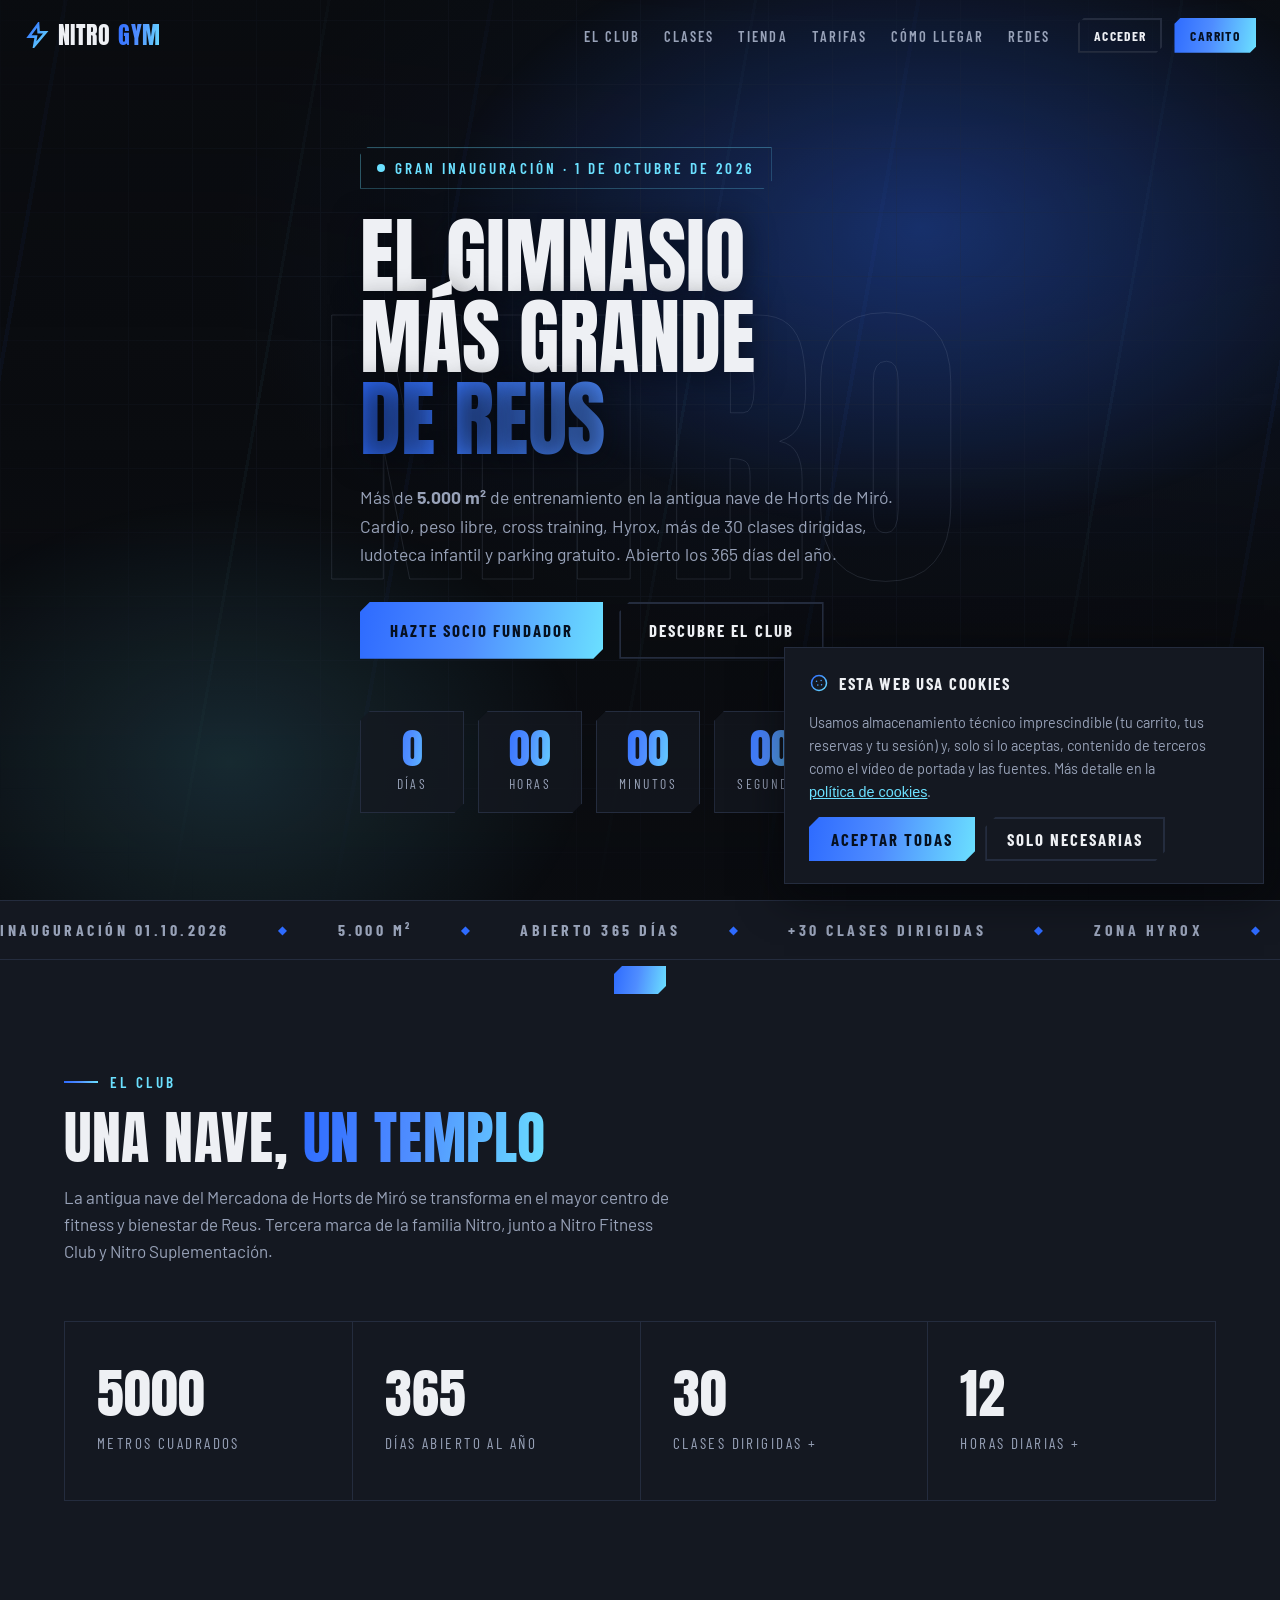
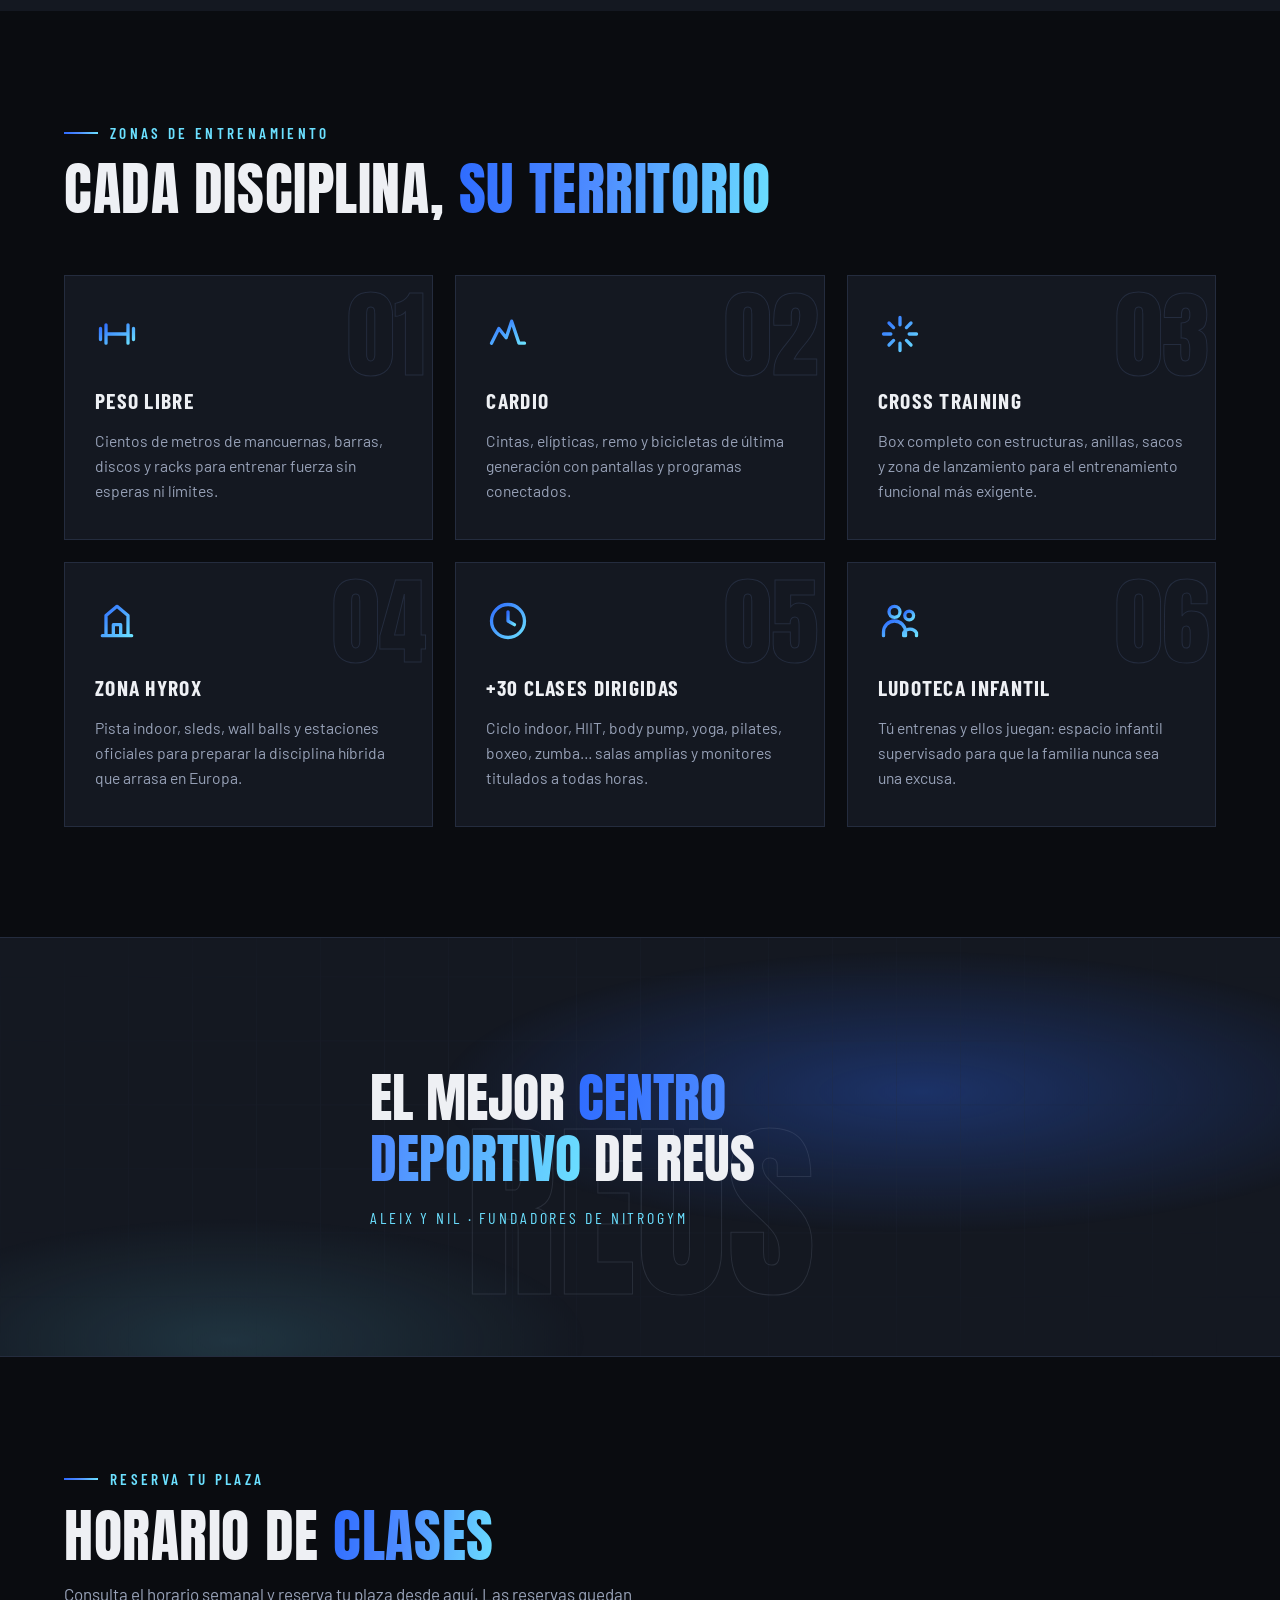
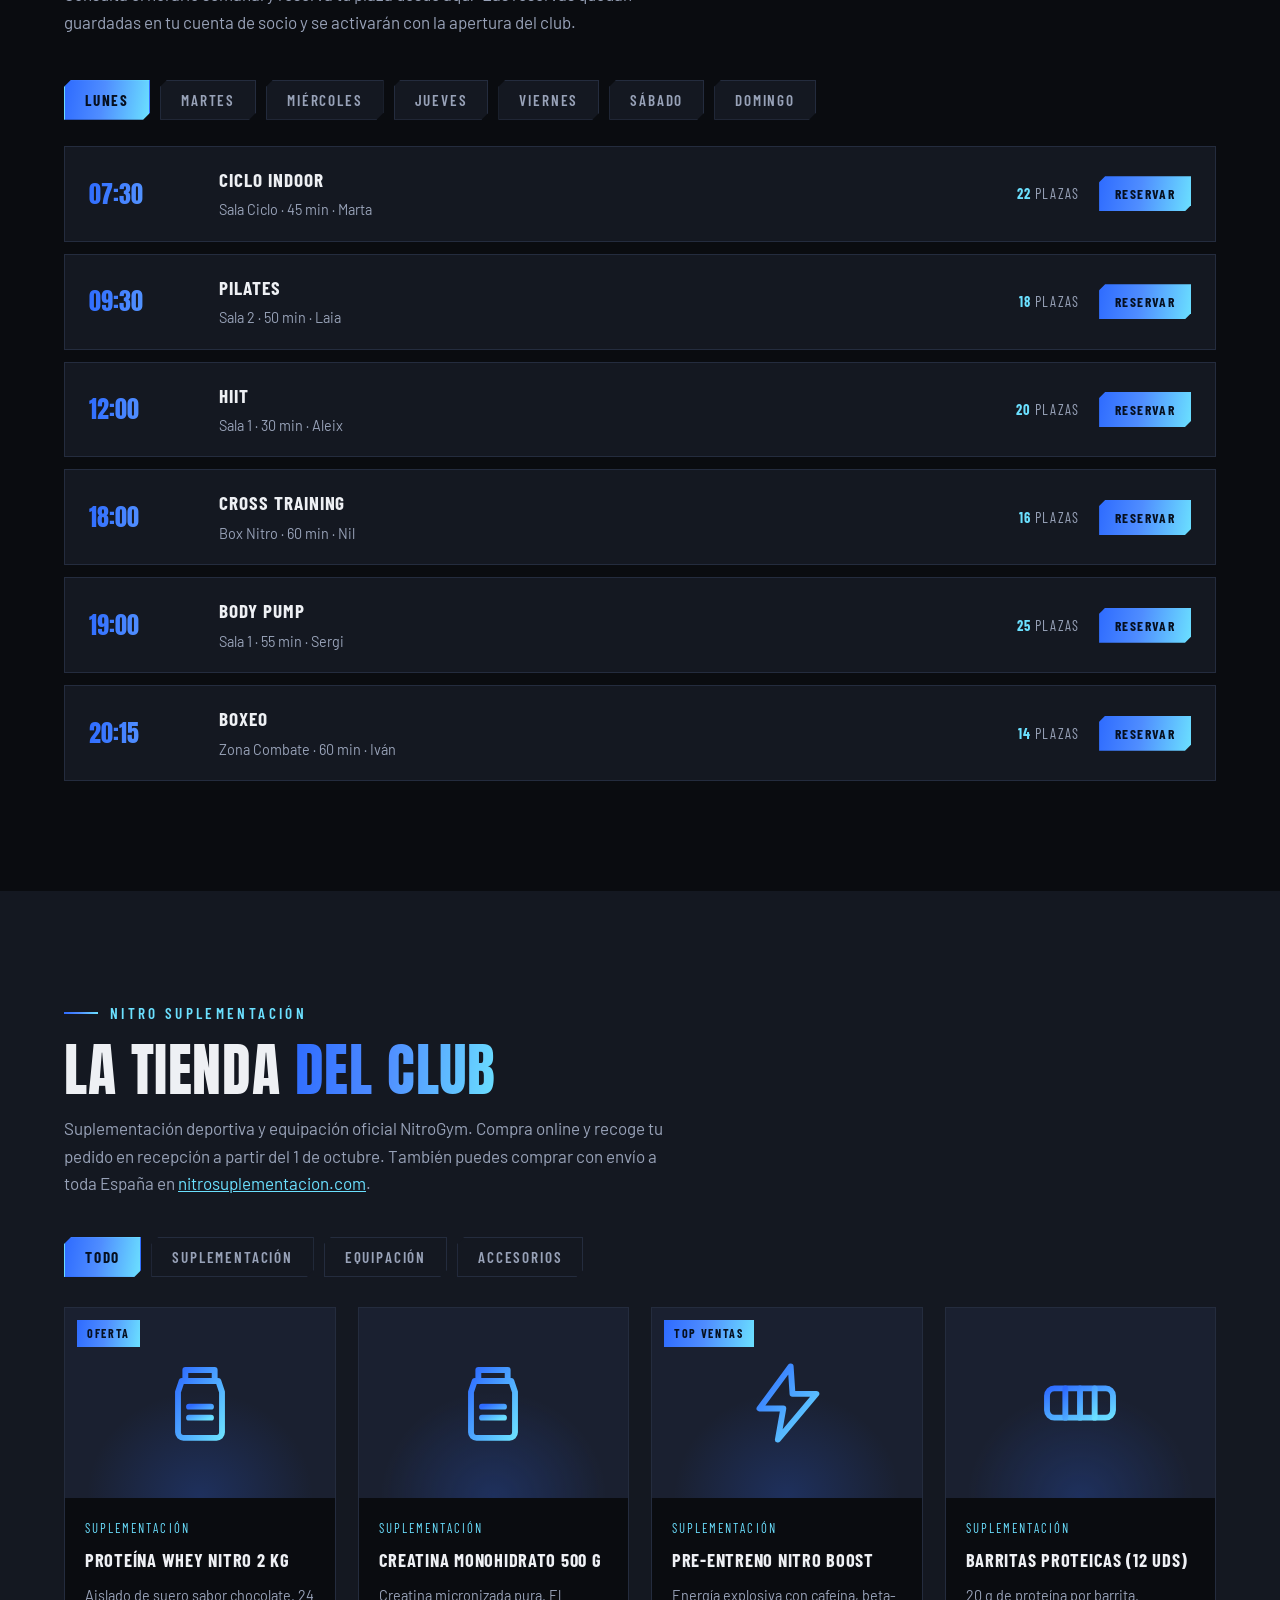
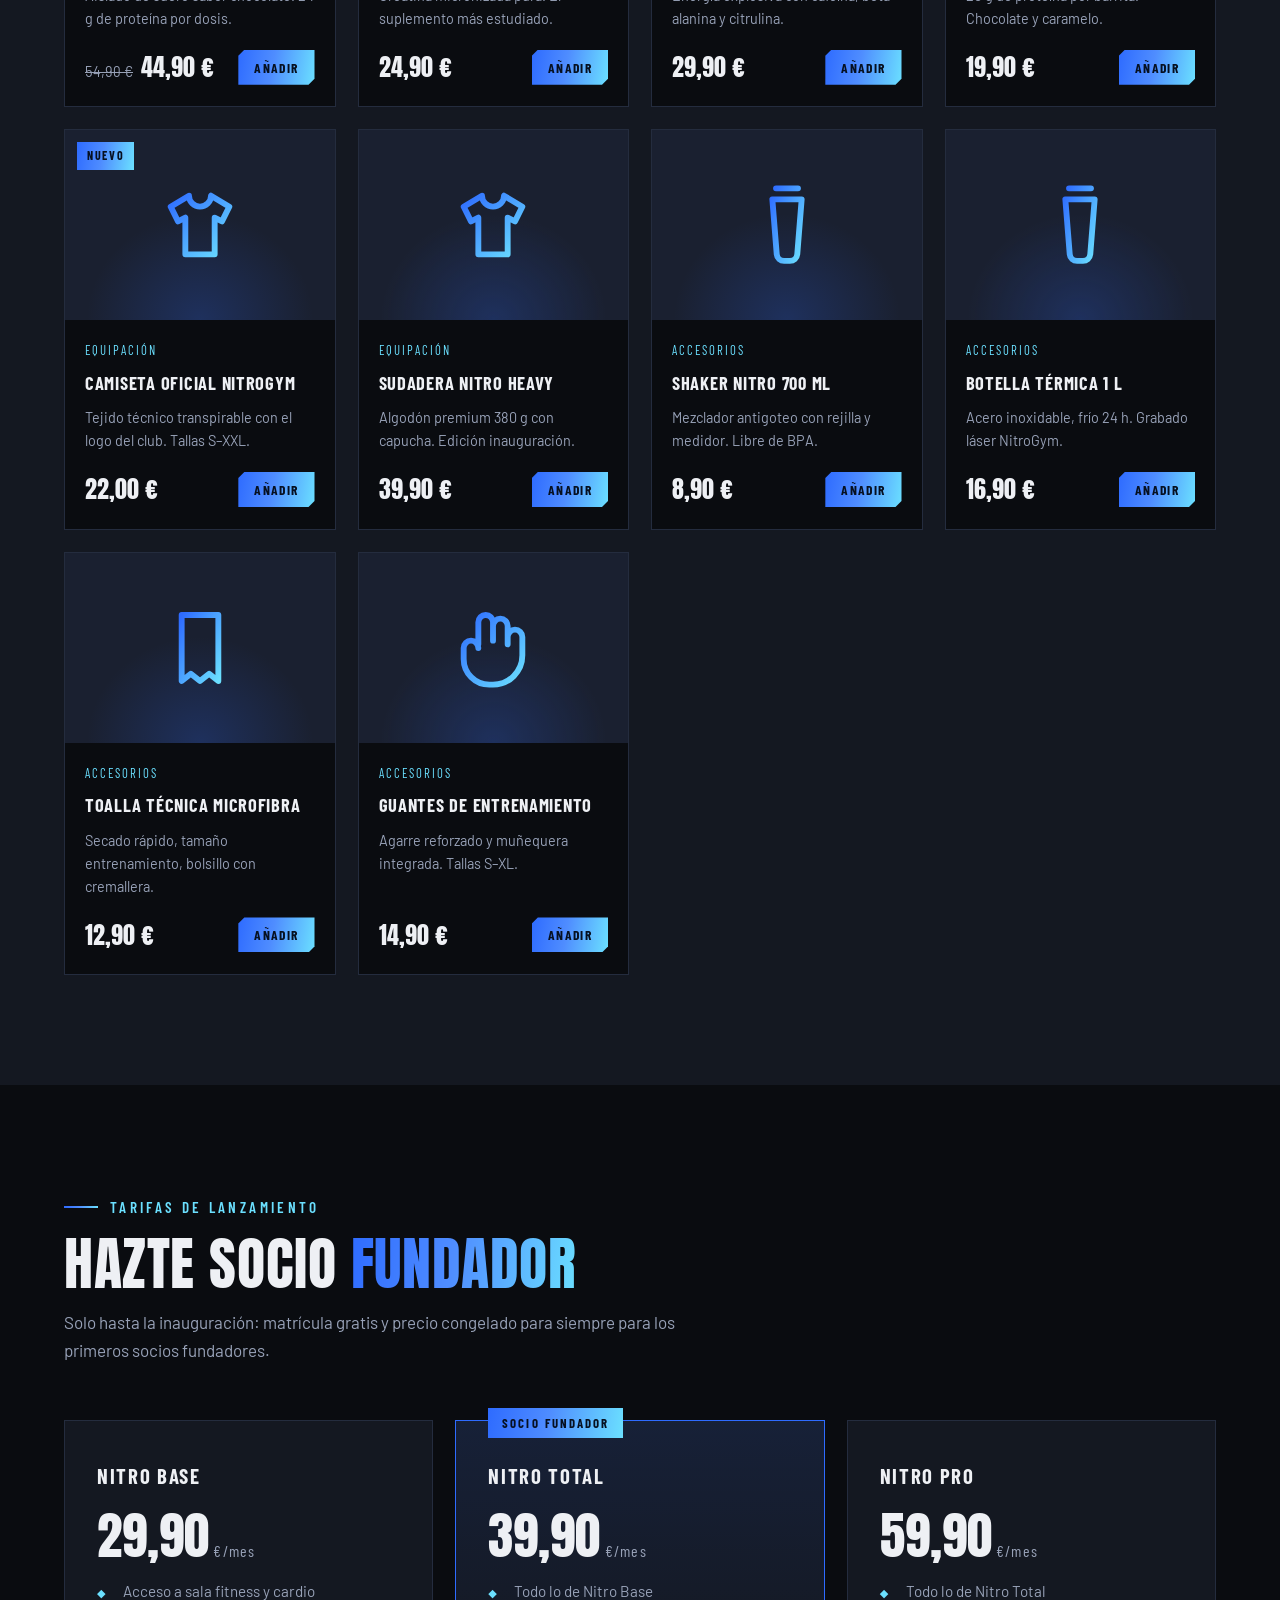
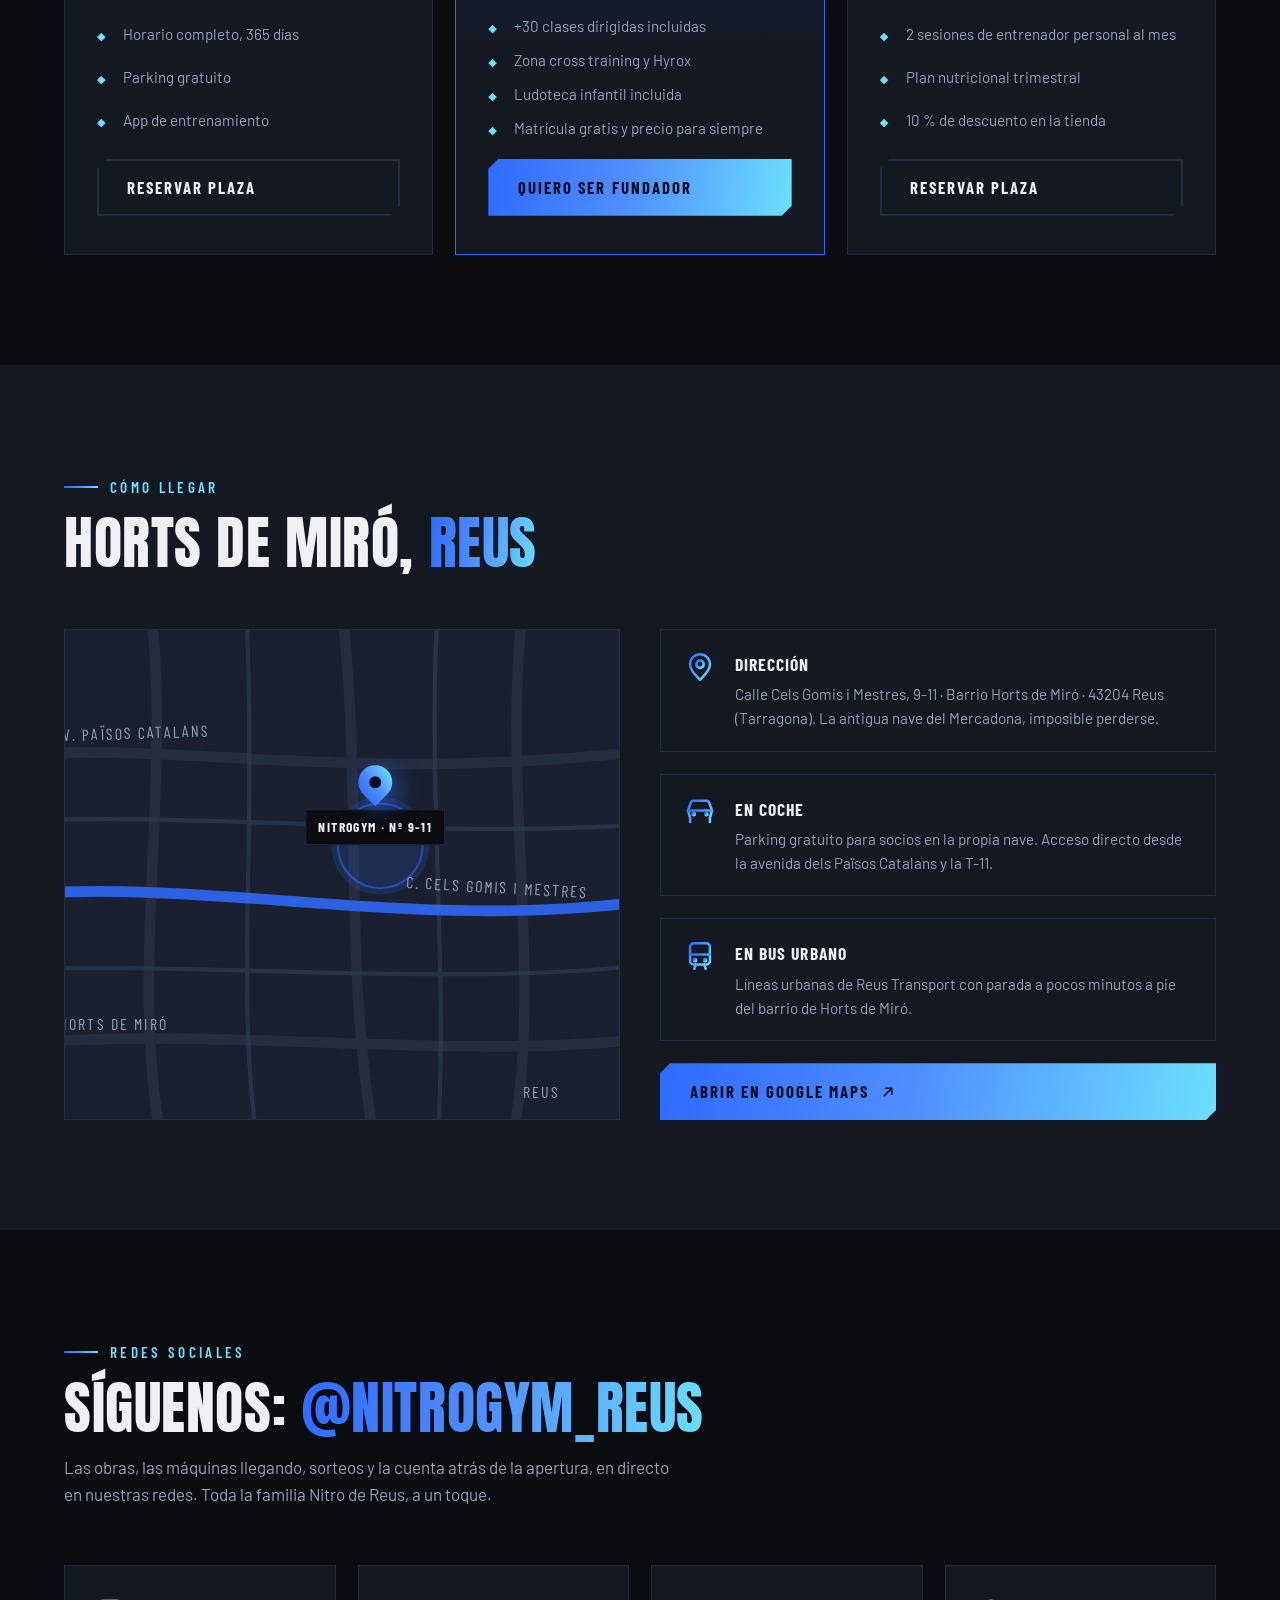
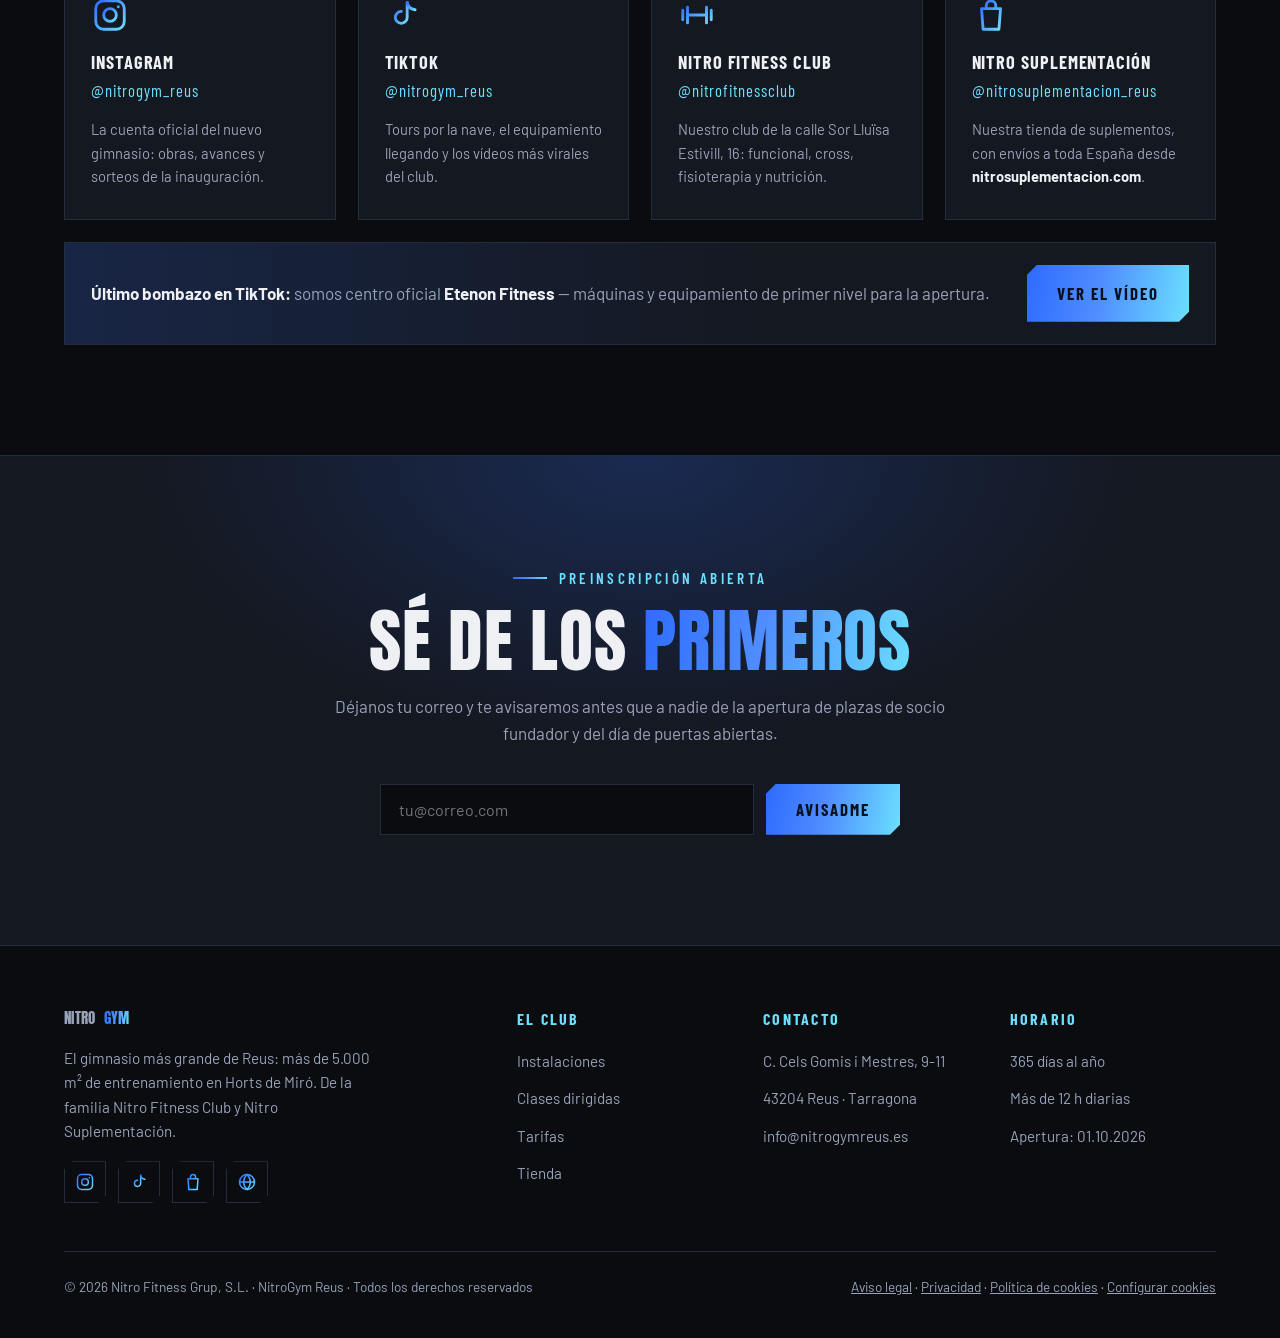
==== commit 15414424: "Datos fiscales en aviso legal y privacidad: Nitro Fitness Grup S.L., CIF B27546514 Co-Authored-By: C" ====
--- a/index.html
+++ b/index.html
@@ -23,6 +23,8 @@
   "@context": "https://schema.org",
   "@type": "ExerciseGym",
   "name": "NitroGym Reus",
+  "legalName": "Nitro Fitness Grup, S.L.",
+  "taxID": "B27546514",
   "description": "Gimnasio de más de 5.000 m² en Reus: cardio, peso libre, cross training, Hyrox, más de 30 clases dirigidas, ludoteca infantil y parking gratuito. Abierto 365 días al año.",
   "address": {
     "@type": "PostalAddress",
@@ -1014,7 +1016,7 @@
       </div>
     </div>
     <div class="pie-legal">
-      <span>© 2026 NitroGym Reus · Todos los derechos reservados</span>
+      <span>© 2026 Nitro Fitness Grup, S.L. · NitroGym Reus · Todos los derechos reservados</span>
       <span>
         <a href="#" data-legal="aviso" style="color:var(--texto2)">Aviso legal</a> ·
         <a href="#" data-legal="privacidad" style="color:var(--texto2)">Privacidad</a> ·
@@ -1102,9 +1104,10 @@
     <h3>1. Titular del sitio web</h3>
     <p>En cumplimiento de la Ley 34/2002, de 11 de julio, de Servicios de la Sociedad de la Información y de Comercio Electrónico (LSSI-CE), se informa de que el titular de este sitio web es:</p>
     <ul>
-      <li><b style="color:var(--texto)">Denominación:</b> NitroGym Reus — [razón social pendiente de completar]</li>
-      <li><b style="color:var(--texto)">NIF/CIF:</b> [pendiente de completar]</li>
-      <li><b style="color:var(--texto)">Domicilio:</b> Calle Cels Gomis i Mestres, 9-11 · 43204 Reus (Tarragona)</li>
+      <li><b style="color:var(--texto)">Razón social:</b> Nitro Fitness Grup, S.L. (nombre comercial: NitroGym Reus)</li>
+      <li><b style="color:var(--texto)">NIF/CIF:</b> B27546514</li>
+      <li><b style="color:var(--texto)">Actividad (CNAE):</b> Gestión de instalaciones deportivas</li>
+      <li><b style="color:var(--texto)">Domicilio:</b> Carrer de Cels Gomis i Mestres, 9 · 43204 Reus (Tarragona)</li>
       <li><b style="color:var(--texto)">Correo electrónico:</b> info@nitrogymreus.es</li>
     </ul>
     <h3>2. Objeto</h3>
@@ -1124,7 +1127,7 @@
     <p class="eyebrow">Legal</p>
     <h2>Política de privacidad</h2>
     <h3>1. Responsable del tratamiento</h3>
-    <p>NitroGym Reus — [razón social y NIF/CIF pendientes de completar] · Calle Cels Gomis i Mestres, 9-11 · 43204 Reus (Tarragona) · info@nitrogymreus.es</p>
+    <p>Nitro Fitness Grup, S.L. (NitroGym Reus) · CIF B27546514 · Carrer de Cels Gomis i Mestres, 9 · 43204 Reus (Tarragona) · info@nitrogymreus.es</p>
     <h3>2. Qué datos tratamos y para qué</h3>
     <ul>
       <li><b style="color:var(--texto)">Preinscripción y avisos:</b> el correo que nos dejas en el formulario se usa únicamente para avisarte de la apertura de plazas y del día de puertas abiertas.</li>
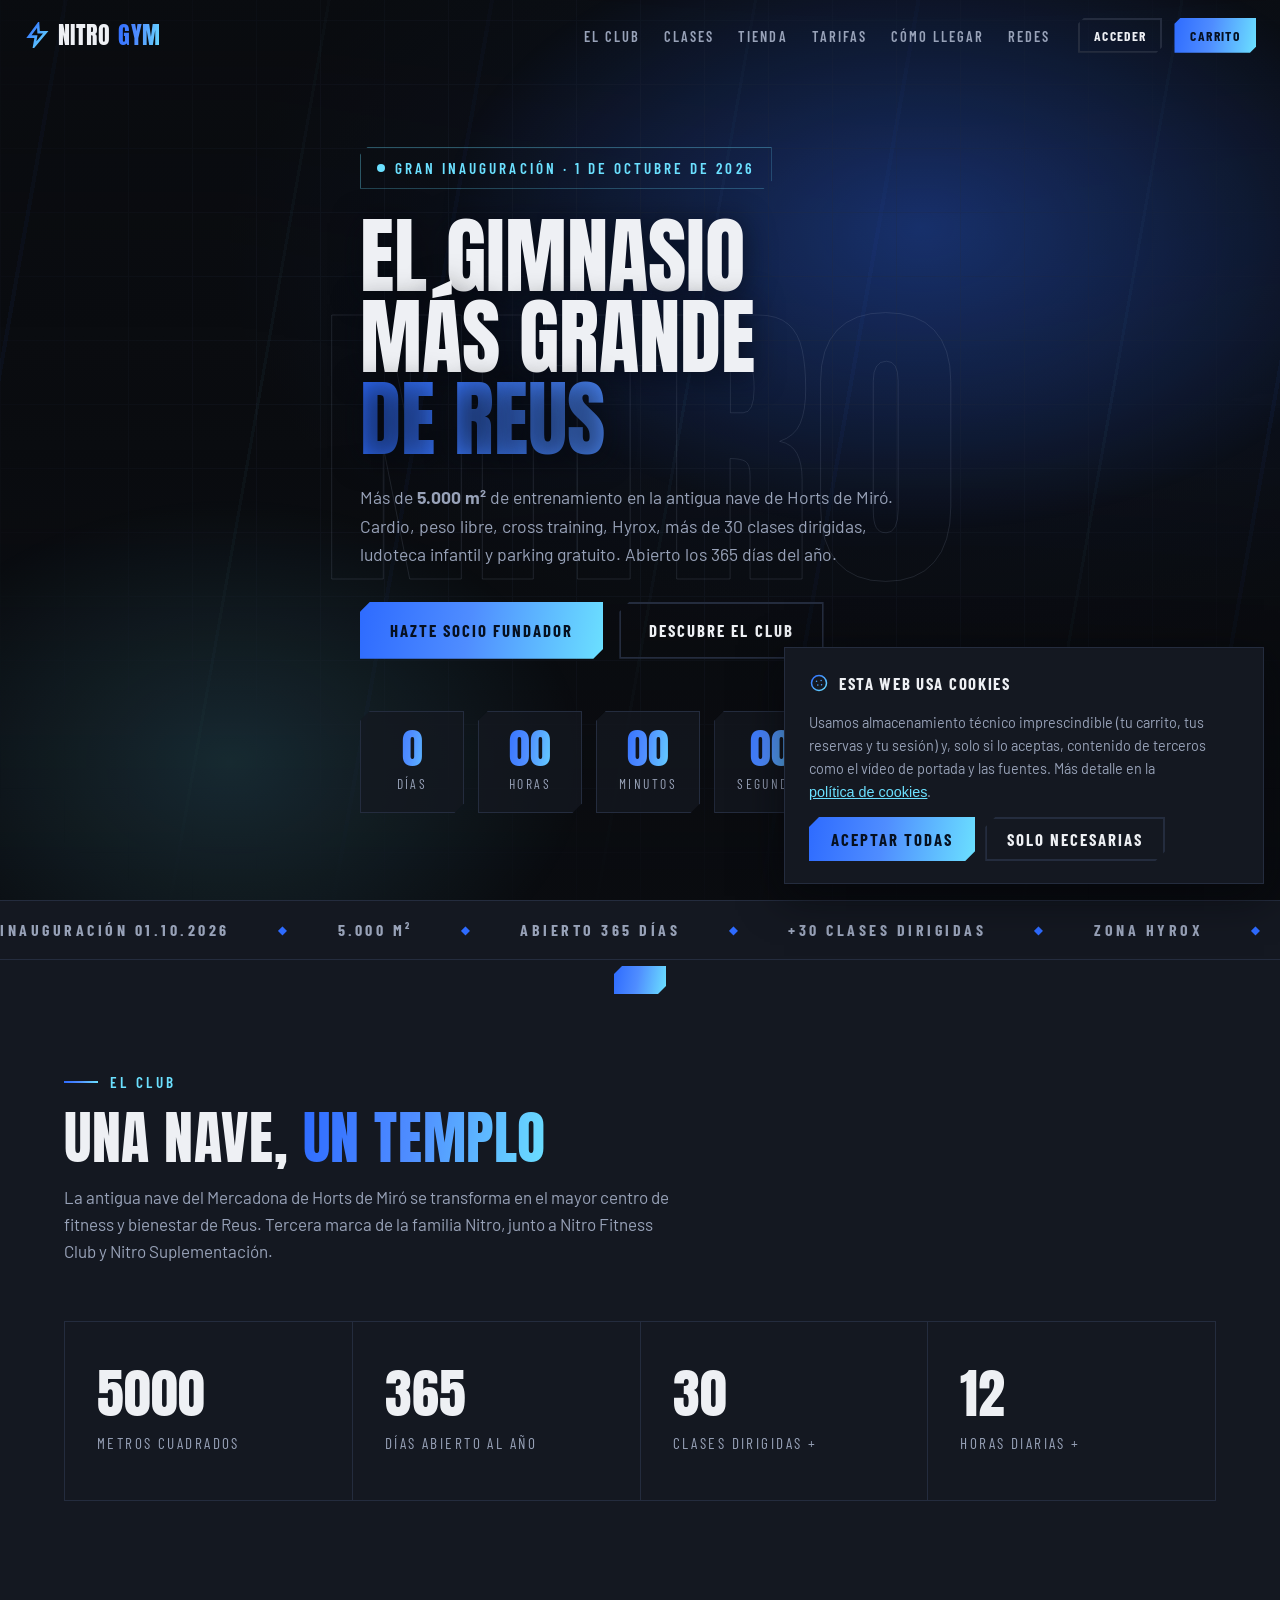
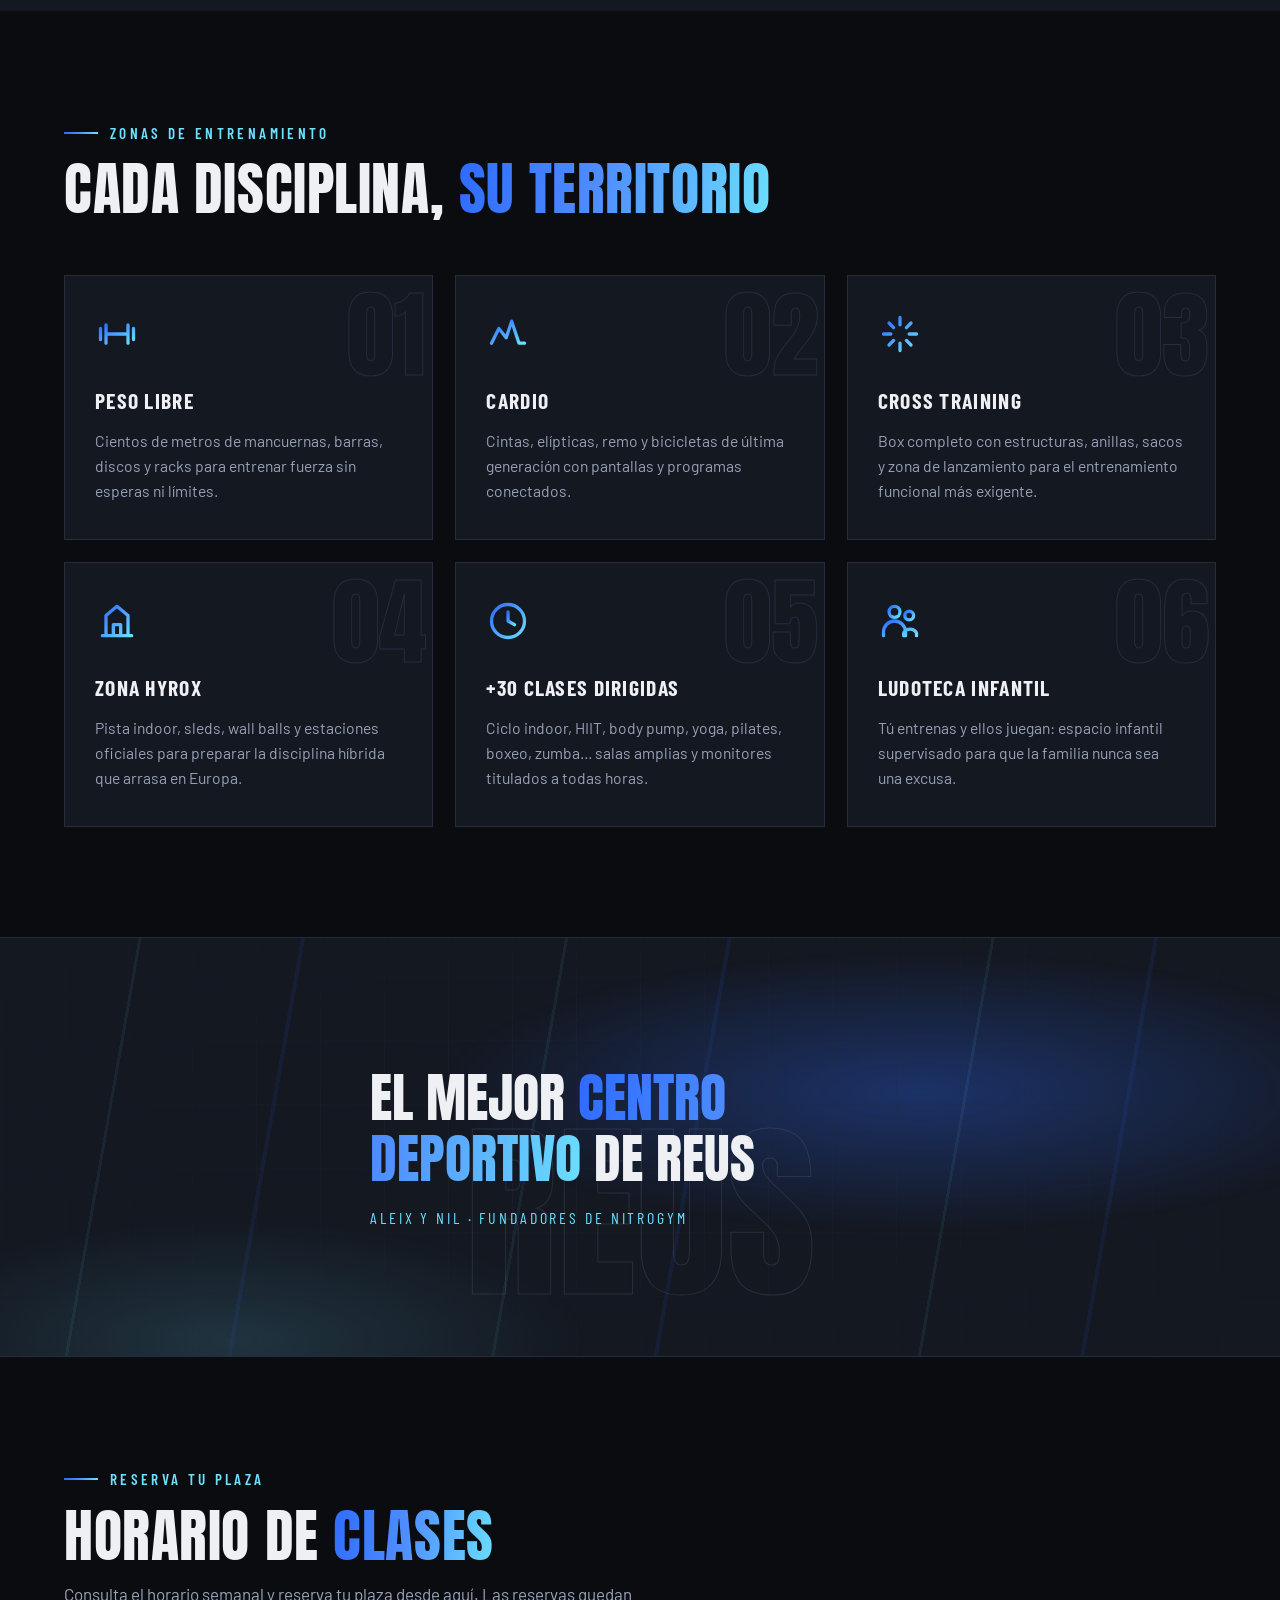
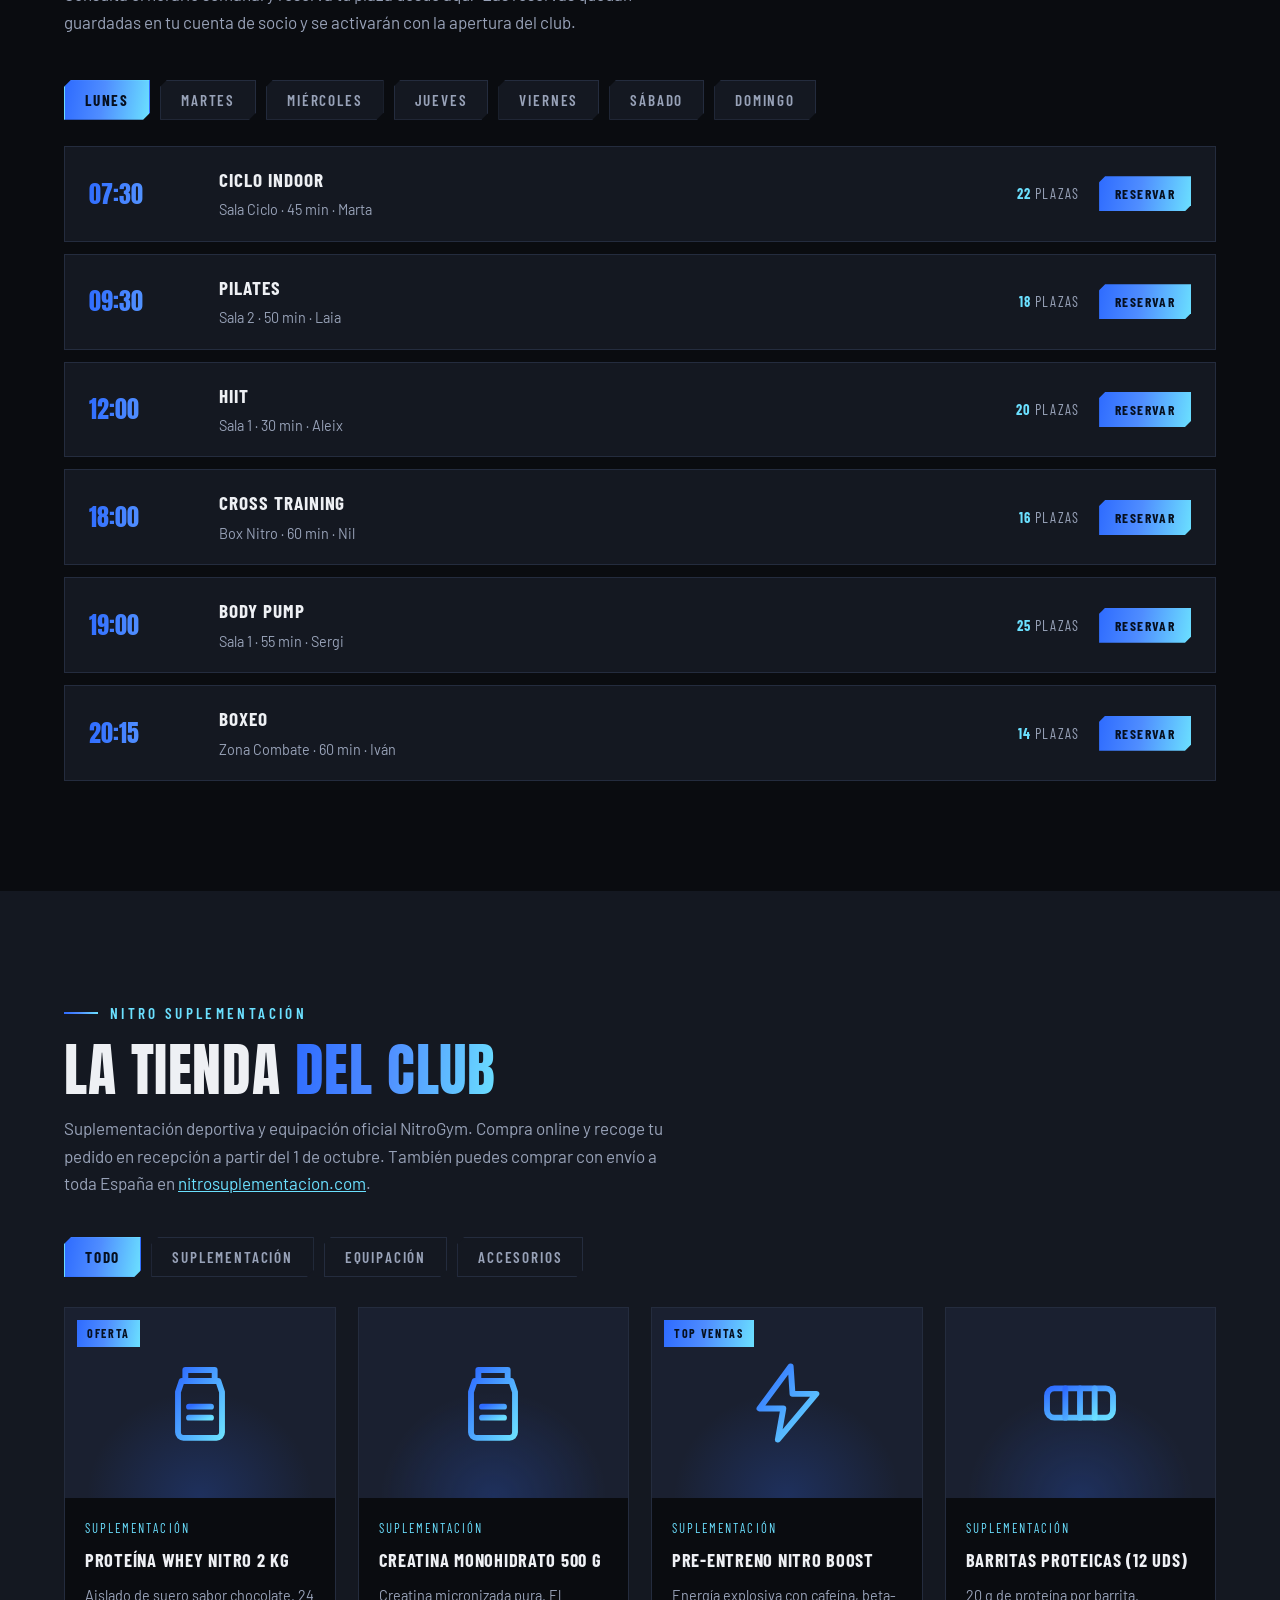
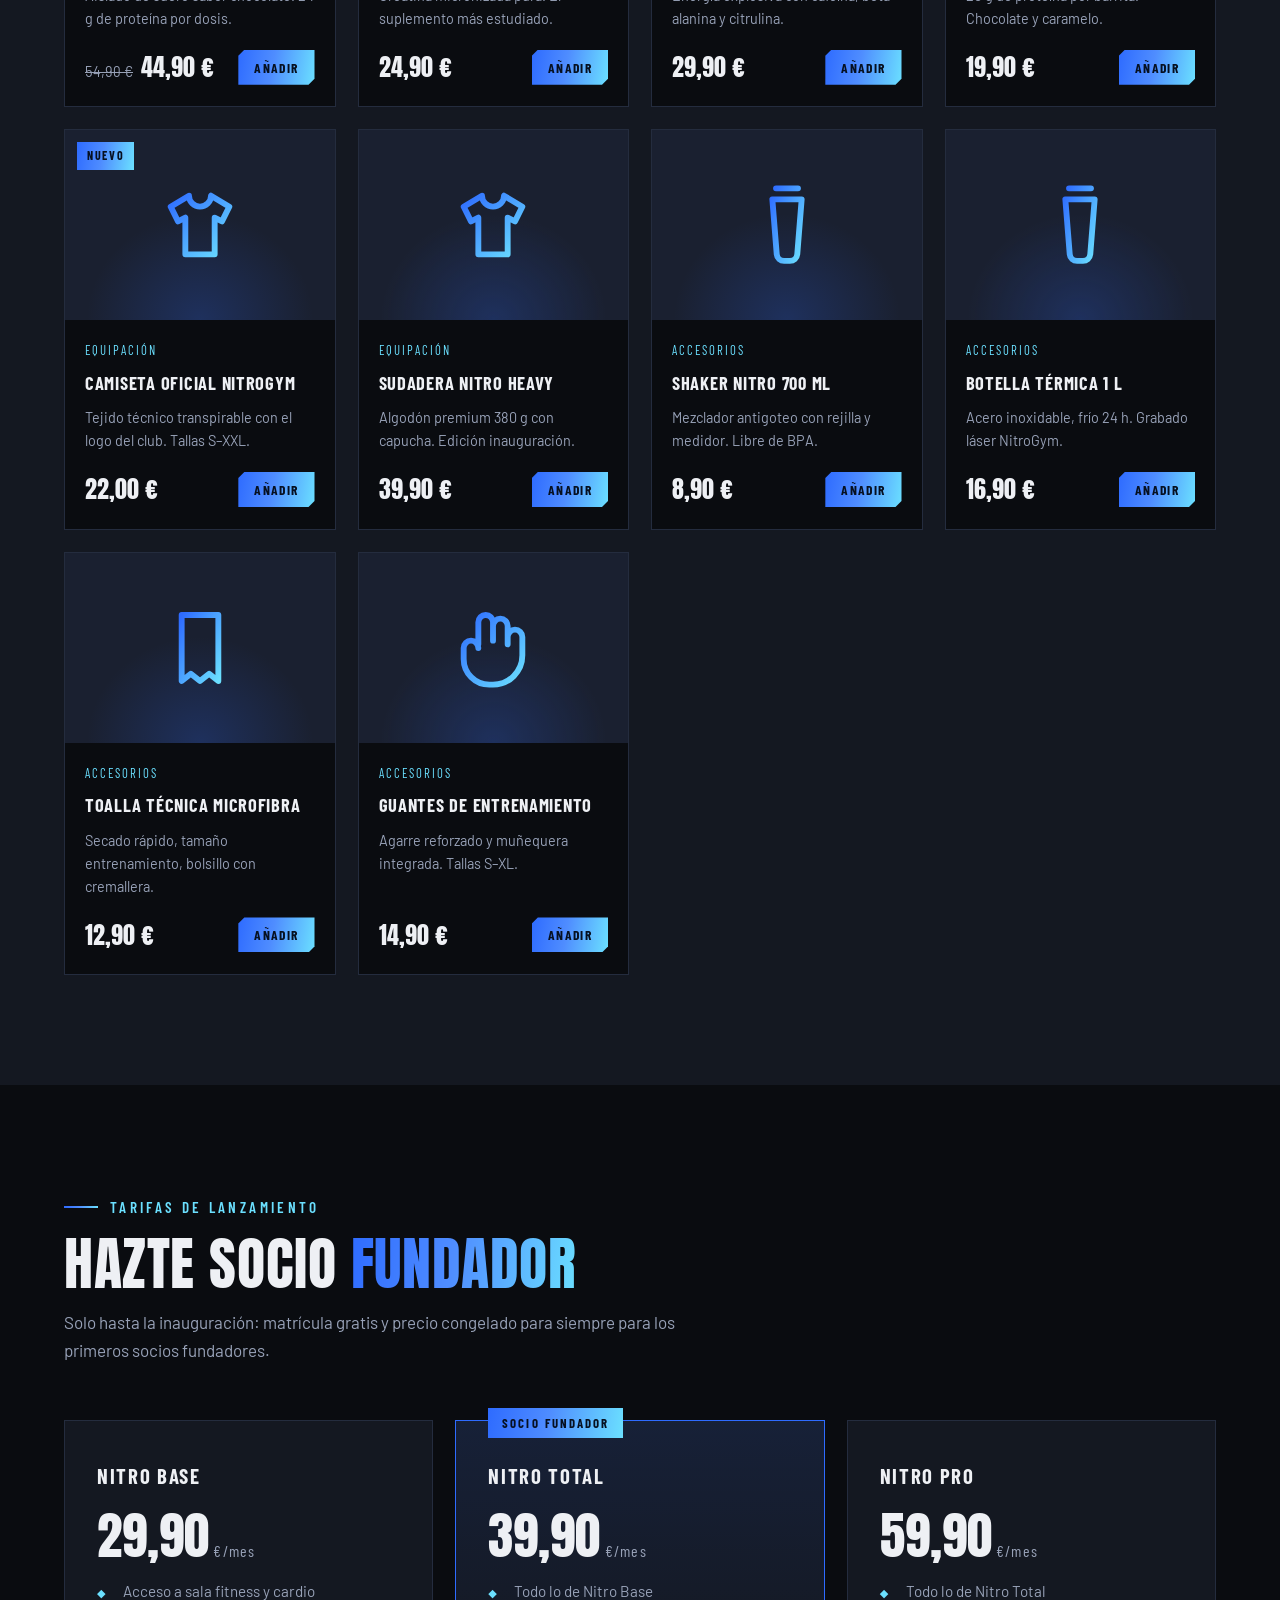
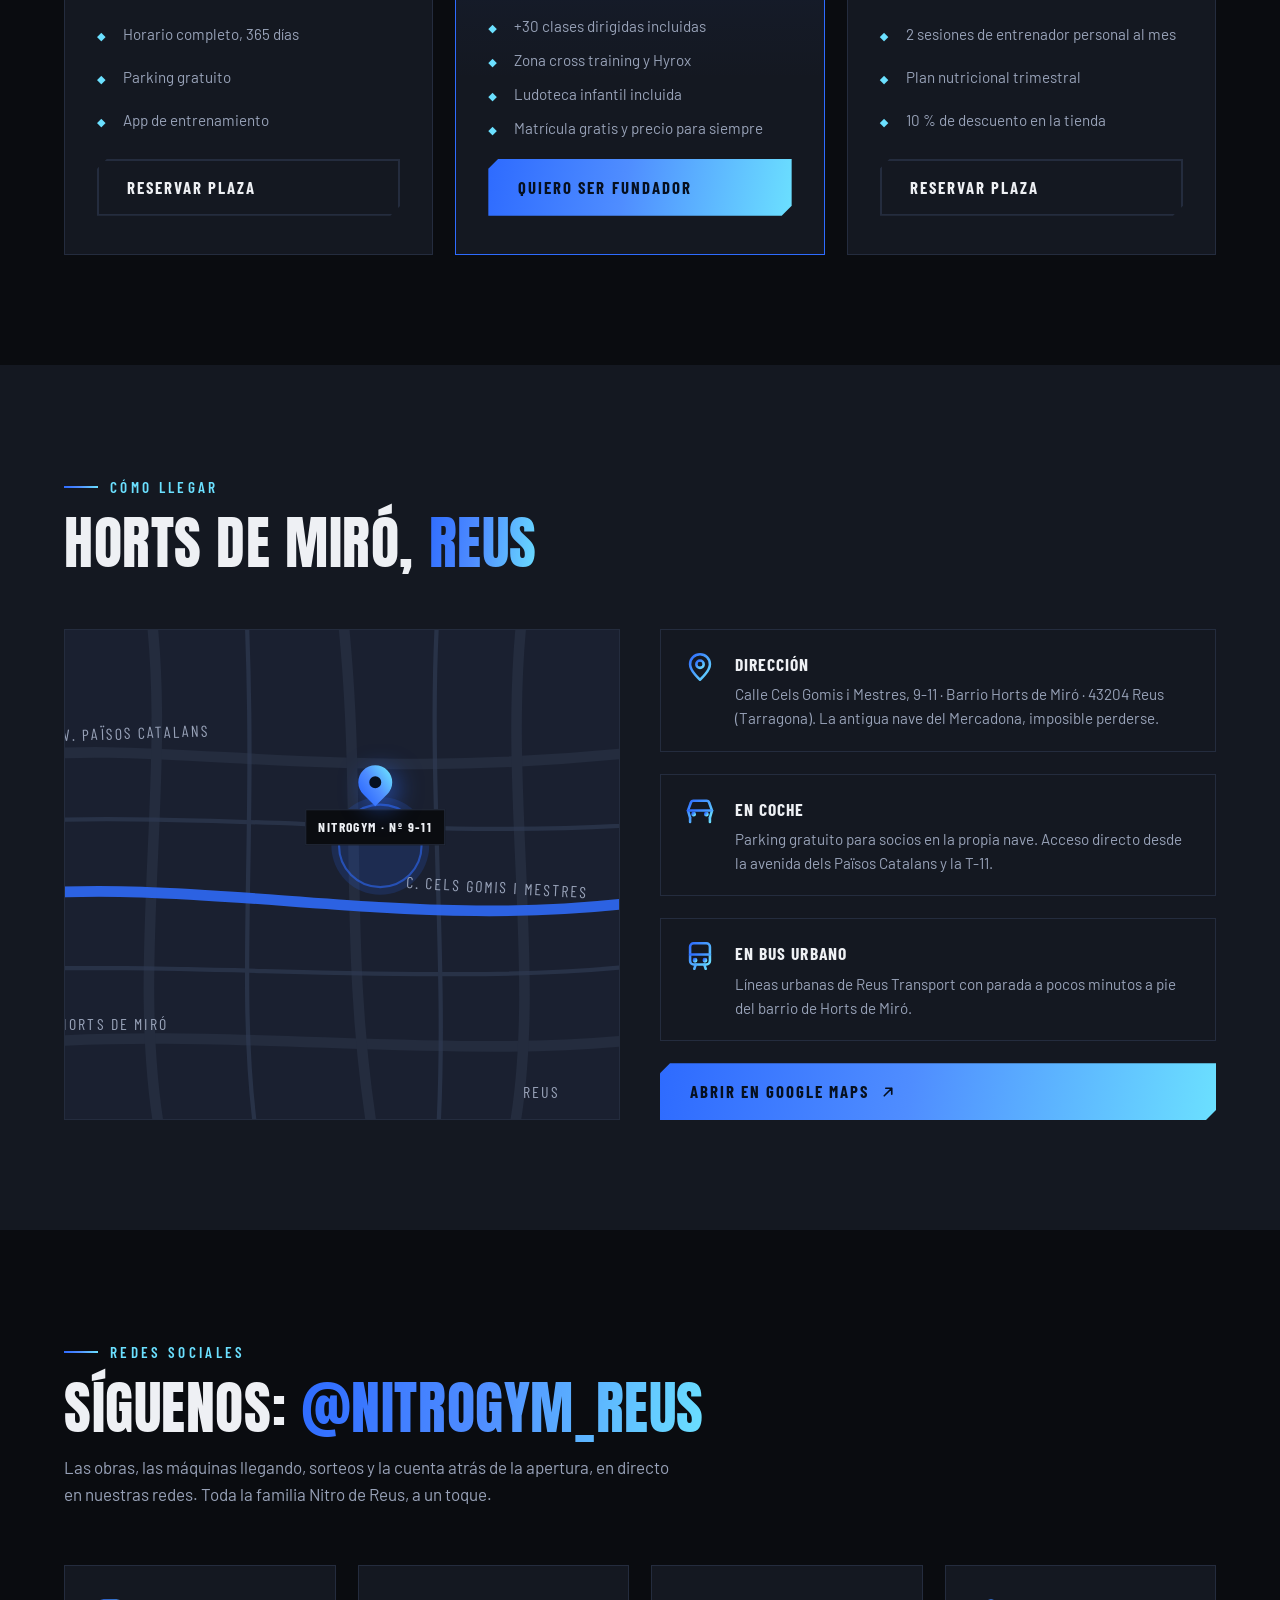
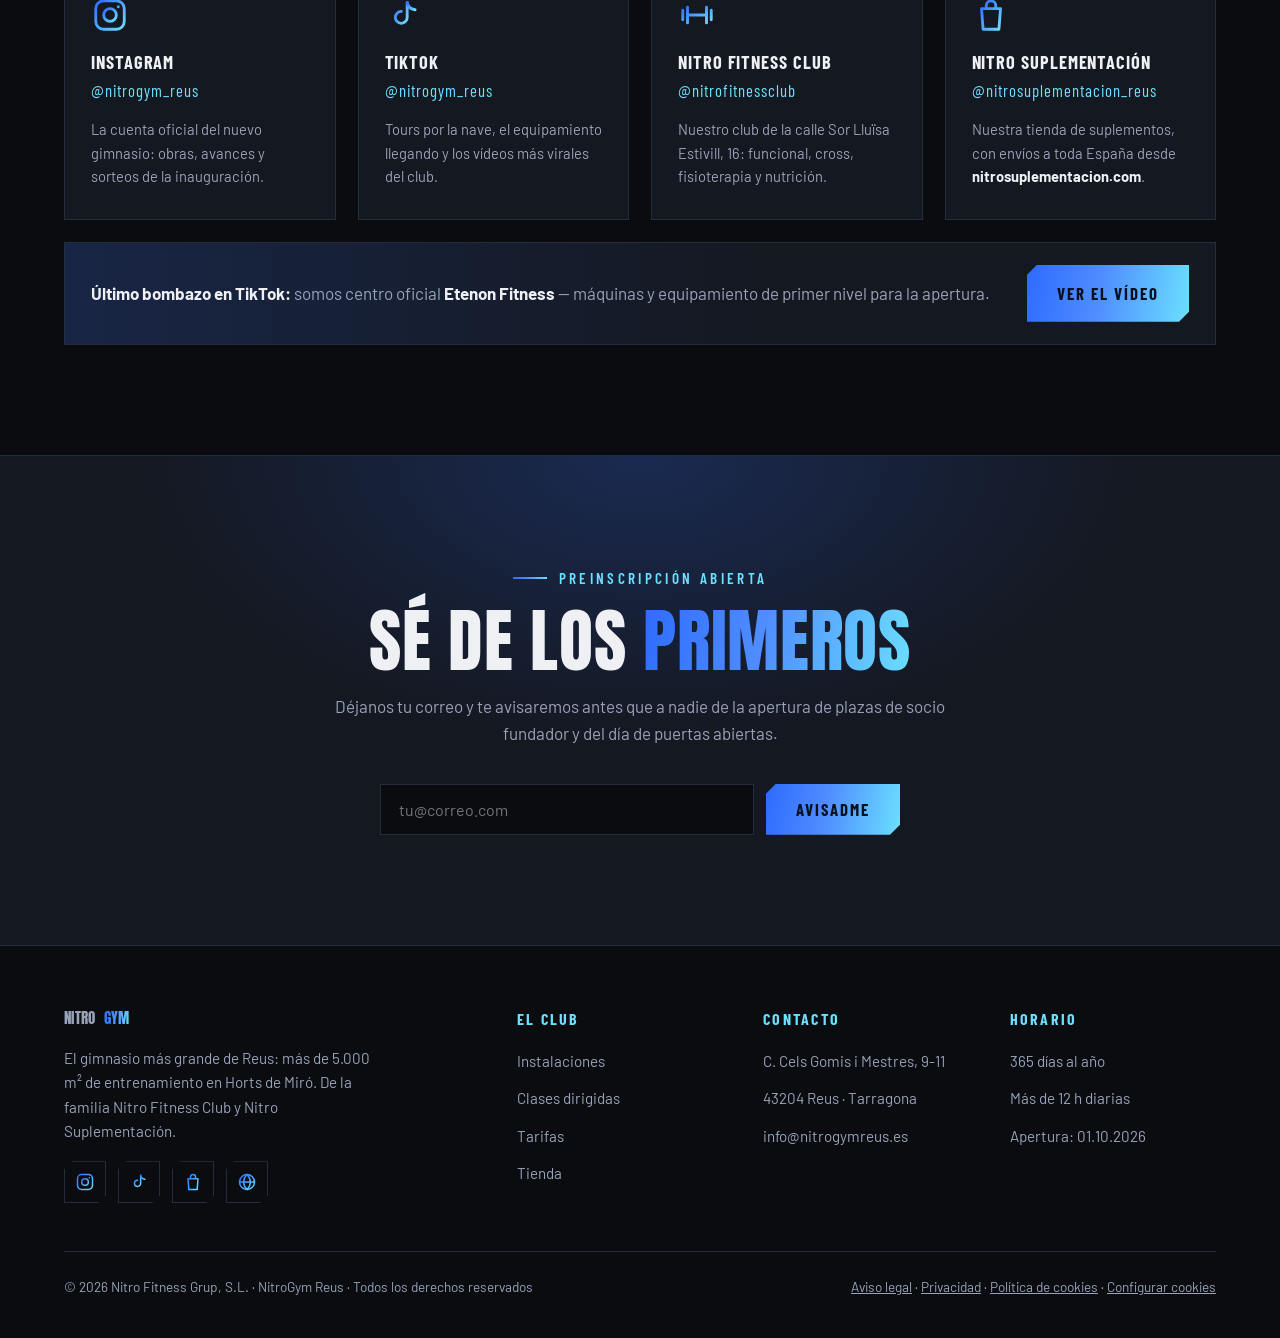
==== commit b2a6ed4d: "Arreglar parpadeo del hover en botones: quitar cambios de anchura y posición (letter-spacing y trans" ====
--- a/index.html
+++ b/index.html
@@ -107,10 +107,12 @@
   letter-spacing:.12em;text-transform:uppercase;
   padding:15px 30px;border:none;cursor:pointer;text-decoration:none;
   clip-path:polygon(10px 0,100% 0,100% calc(100% - 10px),calc(100% - 10px) 100%,0 100%,0 10px);
-  transition:transform .25s cubic-bezier(.2,.7,.2,1),filter .25s,letter-spacing .25s;
+  transition:transform .25s cubic-bezier(.2,.7,.2,1),filter .25s;
   position:relative;overflow:hidden;
 }
-.btn:hover{transform:translateY(-3px) scale(1.03);filter:brightness(1.15);letter-spacing:.16em}
+/* solo efectos que no desplazan el botón: si cambiara de sitio o de ancho
+   bajo el cursor, el hover entraría en bucle y parpadearía */
+.btn:hover{transform:scale(1.03);filter:brightness(1.15) drop-shadow(0 0 14px rgba(107,224,255,.6))}
 .btn:active{transform:translateY(0) scale(.98)}
 .btn::after{
   content:"";position:absolute;top:-10%;bottom:-10%;left:-80%;width:45%;
@@ -132,6 +134,16 @@
 }
 @keyframes onda{to{transform:scale(4);opacity:0}}
 .btn-mini:not(#btn-carro){position:relative;overflow:hidden}
+/* efecto láser: línea de escáner que recorre el botón al pasar el cursor */
+.btn::before,.btn-mini:not(#btn-carro)::before{
+  content:"";position:absolute;left:-15%;right:-15%;top:-5px;height:3px;z-index:1;
+  background:linear-gradient(90deg,transparent,#6be0ff 28%,#fff 50%,#6be0ff 72%,transparent);
+  box-shadow:0 0 10px #6be0ff,0 0 24px rgba(107,224,255,.85);
+  opacity:0;pointer-events:none;
+}
+.btn:hover::before,.btn-mini:not(#btn-carro):hover::before{opacity:1;animation:laser .8s linear infinite}
+@keyframes laser{0%{top:-5px}100%{top:calc(100% + 3px)}}
+.btn-mini:not(#btn-carro):hover{filter:brightness(1.12) drop-shadow(0 0 10px rgba(107,224,255,.55))}
 :focus-visible{outline:2px solid var(--nitro2);outline-offset:3px}
 
 /* aparición al hacer scroll */
@@ -194,7 +206,7 @@
   filter:saturate(.8) contrast(1.08) brightness(.62);
 }
 .capa-video video.listo{opacity:1}
-.capa-video .velocidad{
+.velocidad{
   position:absolute;top:0;bottom:0;left:-100%;width:300%;pointer-events:none;
   background:repeating-linear-gradient(100deg,
     transparent 0 140px,rgba(107,224,255,.07) 140px 143px,
@@ -325,6 +337,9 @@
 }
 .franja{background:var(--humo)}
 .franja-palabra{font-size:clamp(4.5rem,17vw,12rem)}
+/* la franja de la cita respira como el hero: líneas de velocidad + glow que late */
+.franja .capa-glow{animation:latidoGlow 5.5s ease-in-out infinite alternate}
+@keyframes latidoGlow{from{opacity:.65;transform:scale(1)}to{opacity:1;transform:scale(1.06)}}
 .franja blockquote{
   position:relative;z-index:2;font-family:var(--display);font-weight:400;
   font-size:clamp(1.9rem,4.6vw,3.4rem);line-height:1.12;text-transform:uppercase;max-width:20ch;
@@ -754,6 +769,7 @@
 <div class="franja">
   <div class="capa capa-glow" data-parallax="0.3" data-raton="24"></div>
   <div class="capa capa-rejilla" data-parallax="0.15" data-raton="14"></div>
+  <div class="capa" data-parallax="0.2" data-raton="18" aria-hidden="true"><div class="velocidad"></div></div>
   <div class="capa capa-palabra franja-palabra" data-parallax="0.4" data-raton="36" aria-hidden="true">REUS</div>
   <div class="wrap">
     <blockquote class="reveal">
